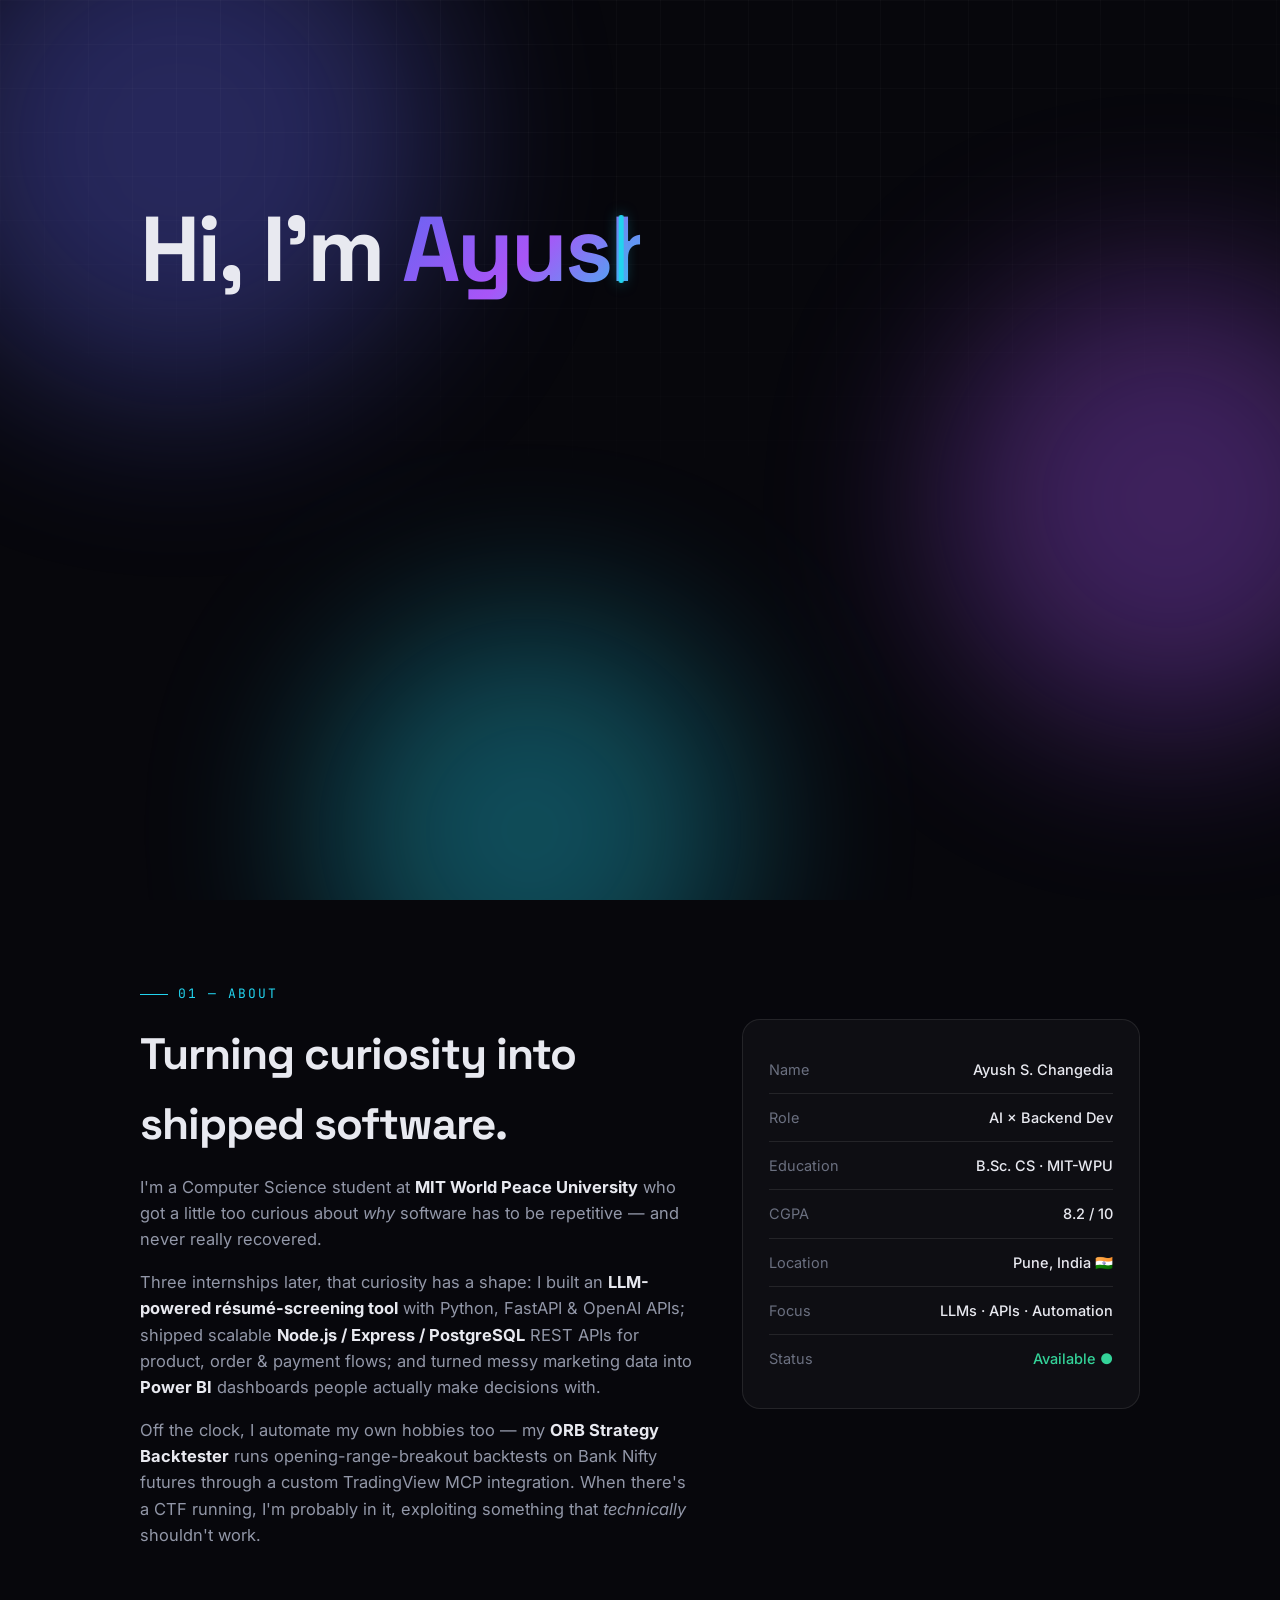
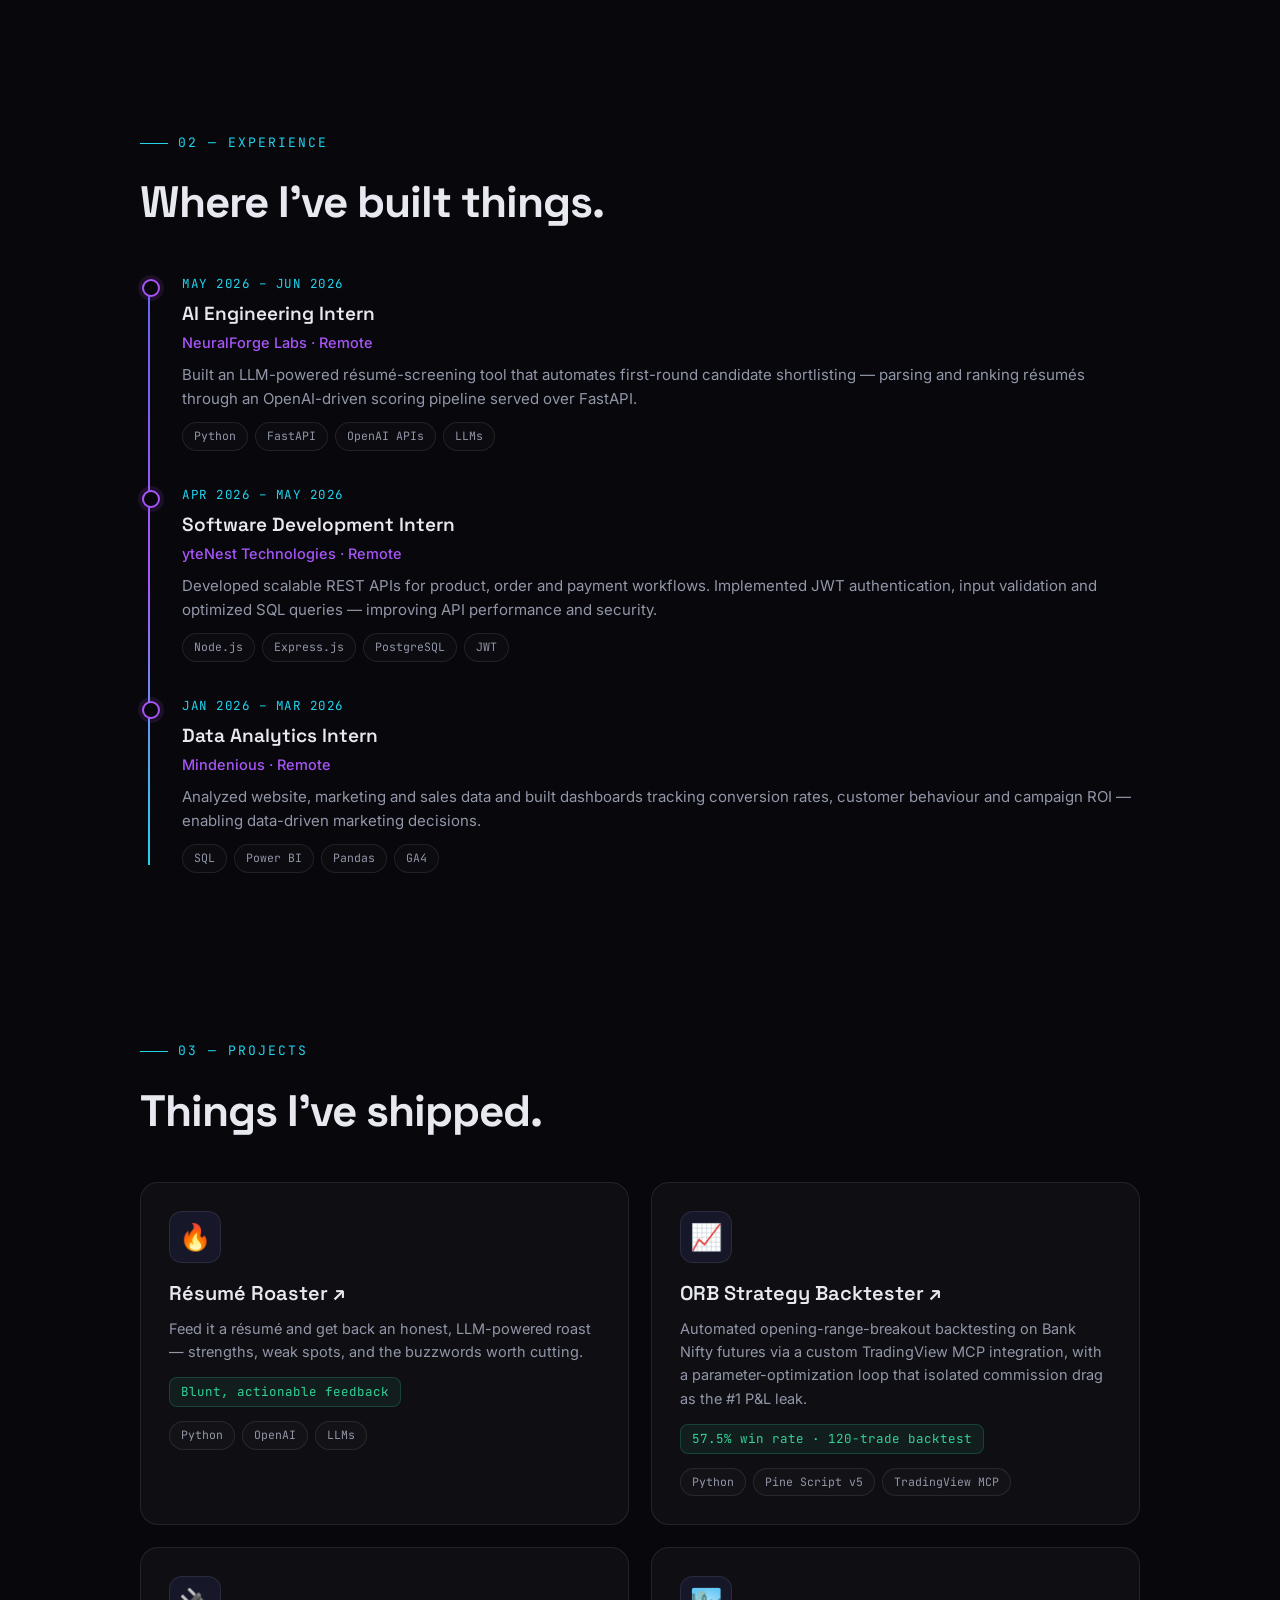
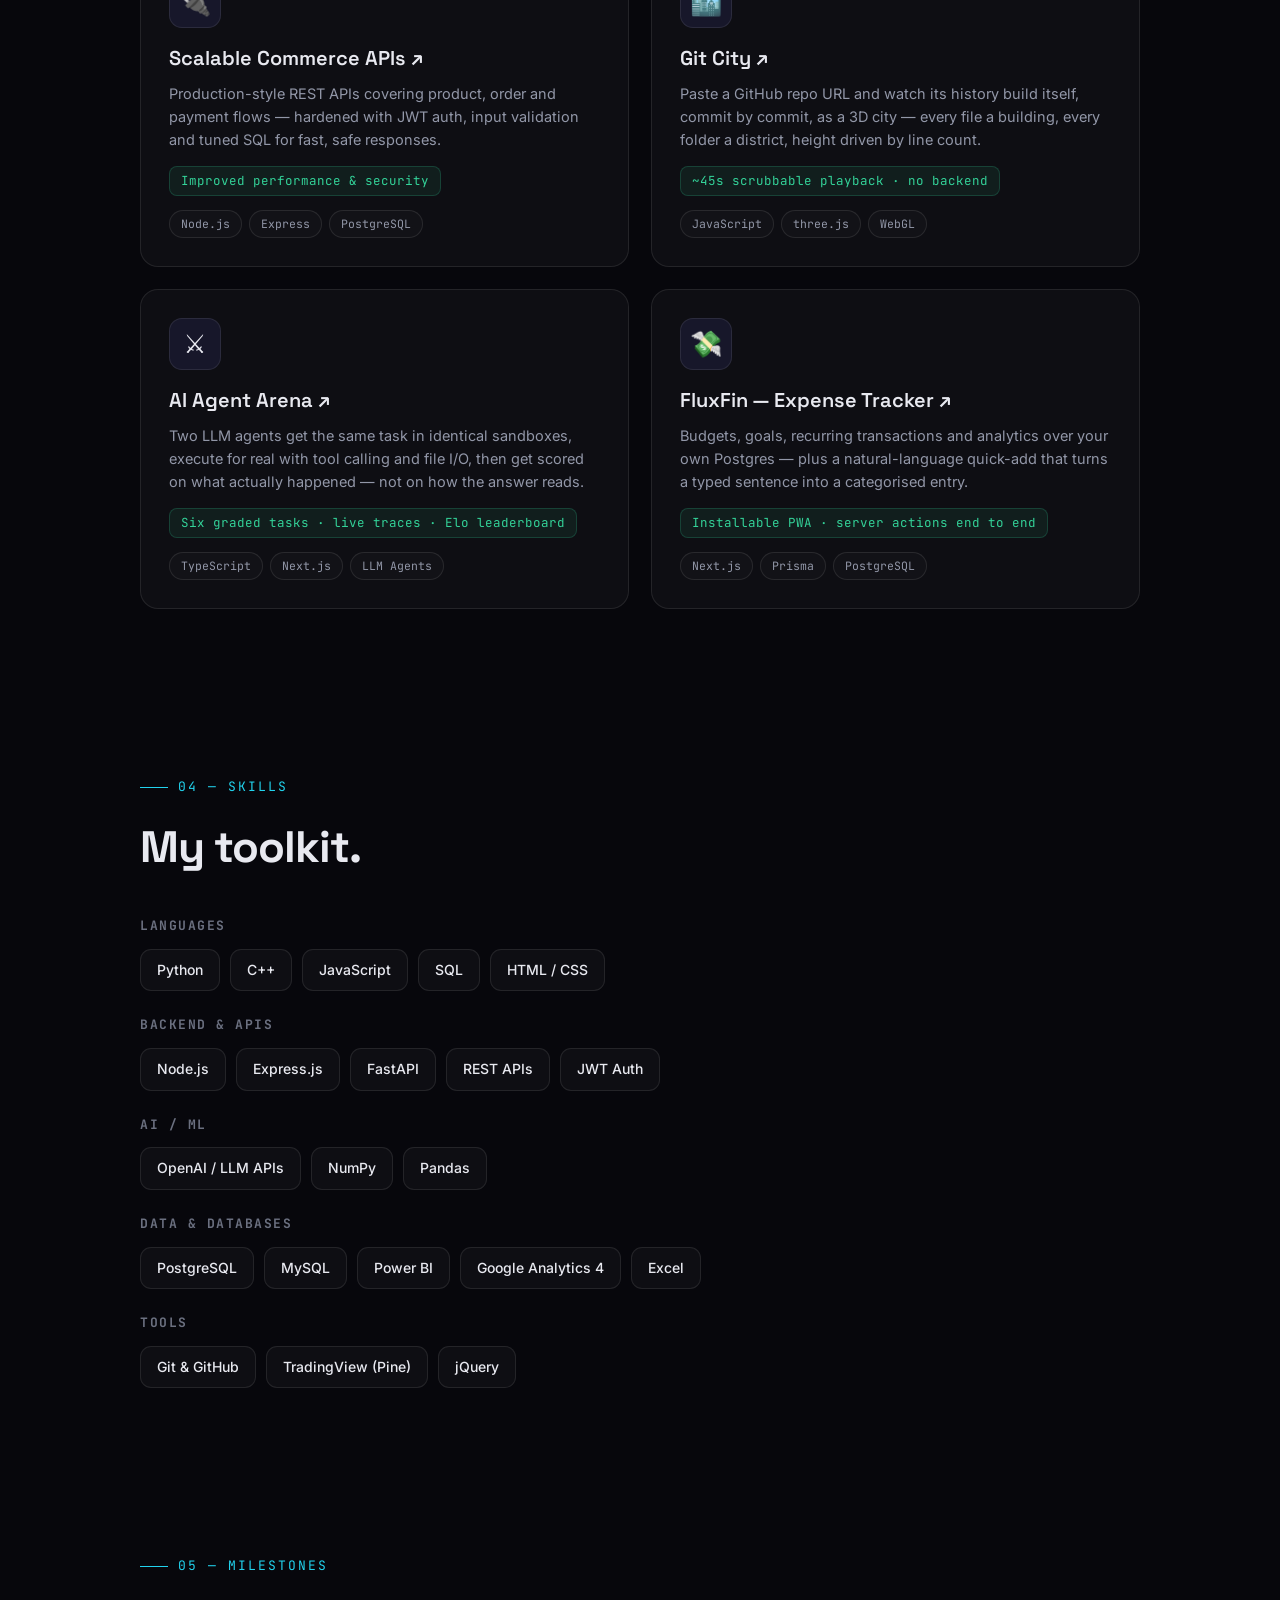
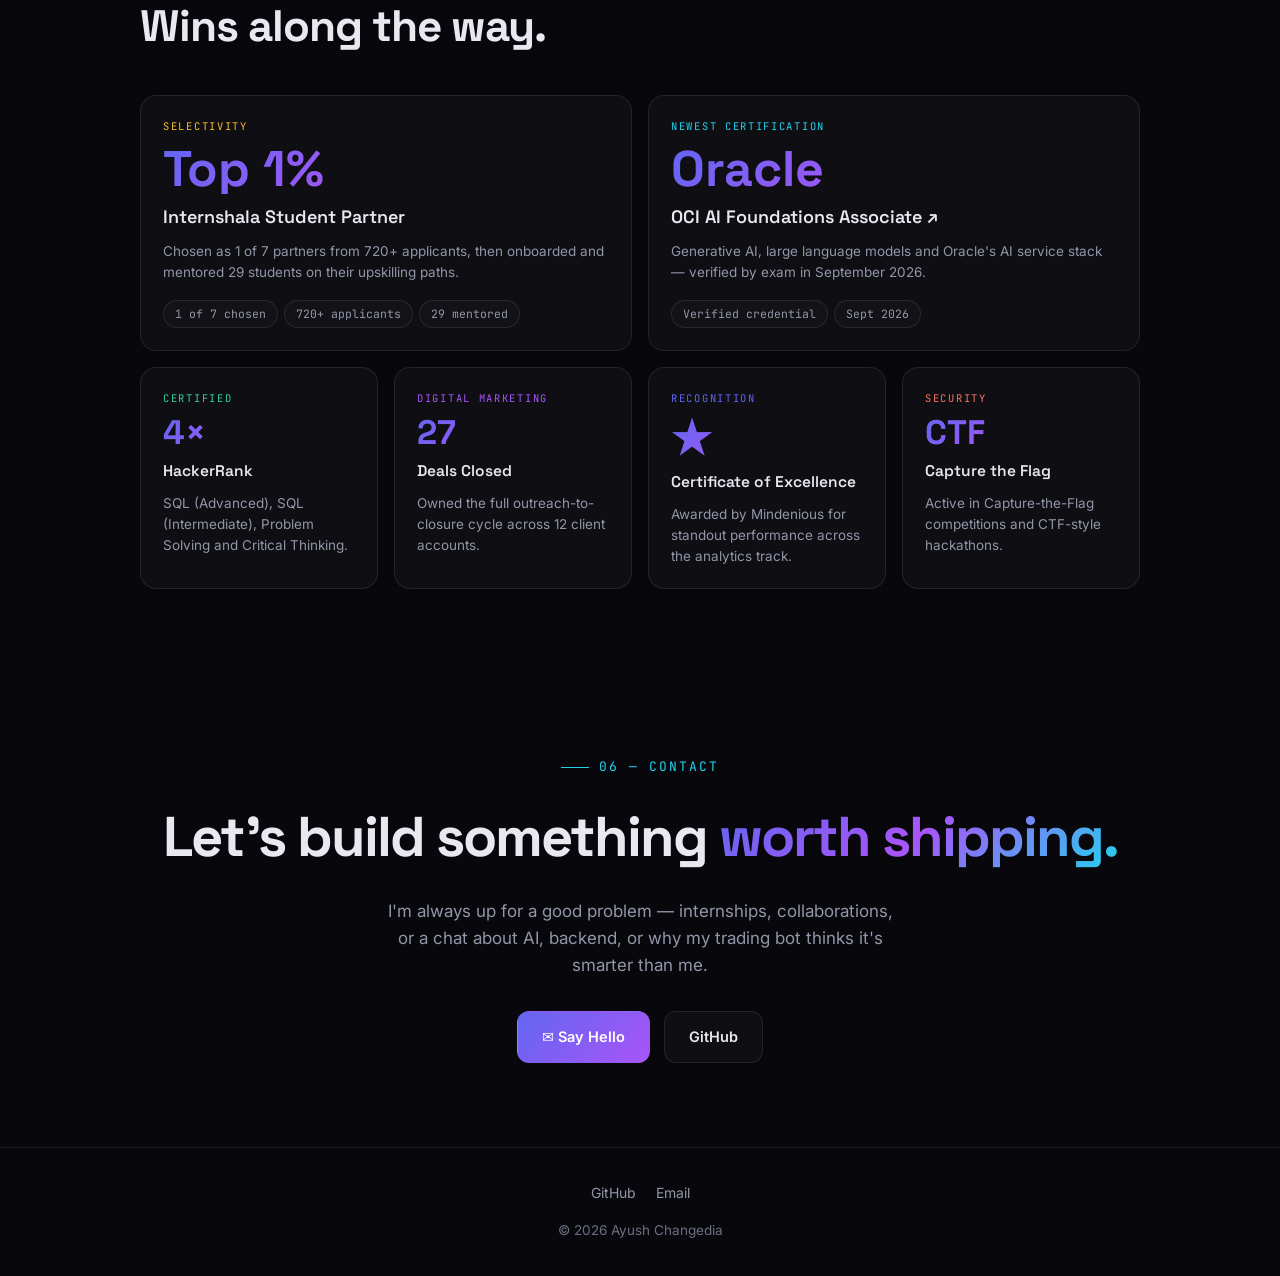
==== docs/index.html @ 89c042d2 "Drop the résumé links and even out the Skills seam Removes the three remaining links to the PDF — th" ====
<!DOCTYPE html>
<html lang="en">
<head>
<meta charset="UTF-8"/>
<meta name="viewport" content="width=device-width, initial-scale=1.0"/>
<title>Ayush Changedia · AI Engineer & Backend Developer</title>
<meta name="description" content="Ayush Changedia — AI Engineer & Backend Developer. LLM systems, scalable APIs, and trading automation."/>
<link rel="canonical" href="https://ayushchangedia.github.io/AyushChangedia/"/>
<meta name="robots" content="index, follow, max-image-preview:large, max-snippet:-1"/>
<meta name="author" content="Ayush Changedia"/>

<meta property="og:type" content="profile"/>
<meta property="og:site_name" content="Ayush Changedia"/>
<meta property="og:title" content="Ayush Changedia · AI Engineer &amp; Backend Developer"/>
<meta property="og:description" content="Ayush Changedia — AI Engineer &amp; Backend Developer. LLM systems, scalable APIs, and trading automation."/>
<meta property="og:url" content="https://ayushchangedia.github.io/AyushChangedia/"/>
<meta property="og:locale" content="en_US"/>
<meta property="profile:first_name" content="Ayush"/>
<meta property="profile:last_name" content="Changedia"/>

<meta name="twitter:card" content="summary"/>
<meta name="twitter:title" content="Ayush Changedia · AI Engineer &amp; Backend Developer"/>
<meta name="twitter:description" content="Ayush Changedia — AI Engineer &amp; Backend Developer. LLM systems, scalable APIs, and trading automation."/>

<script type="application/ld+json">
{
  "@context": "https://schema.org",
  "@graph": [
    {
      "@type": "Person",
      "@id": "https://ayushchangedia.github.io/AyushChangedia/#person",
      "name": "Ayush Changedia",
      "url": "https://ayushchangedia.github.io/AyushChangedia/",
      "jobTitle": "AI Engineer & Backend Developer",
      "alumniOf": {
        "@type": "CollegeOrUniversity",
        "name": "MIT World Peace University"
      },
      "sameAs": [
        "https://github.com/AyushChangedia",
        "https://www.linkedin.com/in/ayushchangedia/"
      ]
    },
    {
      "@type": "WebSite",
      "@id": "https://ayushchangedia.github.io/AyushChangedia/#website",
      "url": "https://ayushchangedia.github.io/AyushChangedia/",
      "name": "Ayush Changedia",
      "inLanguage": "en",
      "publisher": { "@id": "https://ayushchangedia.github.io/AyushChangedia/#person" }
    },
    {
      "@type": "ProfilePage",
      "@id": "https://ayushchangedia.github.io/AyushChangedia/#profilepage",
      "url": "https://ayushchangedia.github.io/AyushChangedia/",
      "name": "Ayush Changedia · AI Engineer & Backend Developer",
      "inLanguage": "en",
      "isPartOf": { "@id": "https://ayushchangedia.github.io/AyushChangedia/#website" },
      "about": { "@id": "https://ayushchangedia.github.io/AyushChangedia/#person" },
      "mainEntity": { "@id": "https://ayushchangedia.github.io/AyushChangedia/#person" }
    }
  ]
}
</script>
<link rel="preconnect" href="https://fonts.googleapis.com"/>
<link rel="preconnect" href="https://fonts.gstatic.com" crossorigin/>
<link href="https://fonts.googleapis.com/css2?family=Space+Grotesk:wght@400;500;600;700&family=Inter:wght@400;500;600&family=JetBrains+Mono:wght@500&display=swap" rel="stylesheet"/>
<link rel="stylesheet" href="./assets/portfolio-intro.css"/>
<link rel="stylesheet" href="./assets/hero-fx.css"/>
<script>
/* ─── PortfolioIntro · configuration ──────────────────────────────────────
   INTRO_ALWAYS_PLAY   true  → replay the opening on every load (development)
   INTRO_SPEED         1     → designed pace. 1.3 = 30% faster, 0.8 = slower.
   Force one replay without editing this file: add ?intro to the URL.       */
var INTRO_ALWAYS_PLAY = false;
var INTRO_SPEED       = 1;

(function(){
  var ROOT=document.documentElement, KEY='ayush-intro-played';
  var forced=INTRO_ALWAYS_PLAY||/[?&]intro\b/.test(location.search), seen=false;
  try{seen=sessionStorage.getItem(KEY)==='1';}catch(e){}
  if(seen&&!forced) return;                       /* already played this session */
  try{sessionStorage.setItem(KEY,'1');}catch(e){}

  var restoration=history.scrollRestoration;
  try{history.scrollRestoration='manual';}catch(e){}
  scrollTo(0,0);

  function held(){return document.querySelectorAll('body > :not(#portfolio-intro)');}
  ROOT.classList.add('pi-armed','pi-hold','pi-prep','pi-dim');  /* before first paint */

  window.PORTFOLIO_INTRO={
    SPEED:INTRO_SPEED,
    running:false,                                /* set by the module once it takes over */
    /* the overlay is gone and the page is usable again — but the hero
       content stays held until it cascades in */
    ungate:function(){
      ROOT.classList.remove('pi-armed','pi-prep','pi-dim','pi-fly');
      try{history.scrollRestoration=restoration||'auto';}catch(e){}
      held().forEach(function(el){el.inert=false;});
    },
    disarm:function(){
      window.PORTFOLIO_INTRO.ungate();
      ROOT.classList.remove('pi-hold');
    }
  };
  /* keep focus and clicks off the portfolio while the overlay is up */
  addEventListener('DOMContentLoaded',function(){
    if(ROOT.classList.contains('pi-armed')) held().forEach(function(el){el.inert=true;});
  });
  /* failsafe — a blocked CDN or a script error must never strand the page.
     6s if the module never took over; 14s as an absolute backstop for a very
     slow connection where GSAP and the webfont arrive late.               */
  function bail(force){
    if(!ROOT.classList.contains('pi-armed')) return;
    if(!force&&window.PORTFOLIO_INTRO.running) return;
    var host=document.getElementById('portfolio-intro');
    if(host&&host.parentNode) host.parentNode.removeChild(host);
    window.PORTFOLIO_INTRO.disarm();
  }
  setTimeout(function(){bail(false);},6000);
  setTimeout(function(){bail(true);},14000);
})();
</script>
<script defer src="./assets/gsap.min.js"></script>       <!-- GSAP 3.12.5, vendored: no CDN to be blocked -->
<script defer src="./assets/portfolio-intro.js"></script>
<script defer src="./assets/hero-fx.js"></script>
<script defer src="./assets/dragon-fire.js"></script>
<style>
:root{
  --bg:#07070c; --bg2:#0c0c15; --card:rgba(255,255,255,.03); --line:rgba(255,255,255,.09);
  --txt:#e8e9f0; --muted:#9297a8; --dim:#6b7080;
  --indigo:#6366f1; --violet:#a855f7; --cyan:#22d3ee; --emerald:#34d399; --amber:#fbbf24; --coral:#f97362;
  --grad:linear-gradient(135deg,#6366f1 0%,#a855f7 50%,#22d3ee 100%);
}
*{margin:0;padding:0;box-sizing:border-box}
html{scroll-behavior:smooth}
body{
  font-family:'Inter',system-ui,sans-serif;background:var(--bg);color:var(--txt);
  line-height:1.6;overflow-x:hidden;-webkit-font-smoothing:antialiased;
}
/* animated aurora background */
.bg-fx{position:fixed;inset:0;z-index:-2;overflow:hidden}
.blob{position:absolute;border-radius:50%;filter:blur(90px);opacity:.35;animation:float 18s ease-in-out infinite}
.b1{width:520px;height:520px;background:#6366f1;top:-120px;left:-80px}
.b2{width:460px;height:460px;background:#a855f7;top:30%;right:-120px;animation-delay:-6s}
.b3{width:420px;height:420px;background:#22d3ee;bottom:-140px;left:25%;animation-delay:-11s}
@keyframes float{0%,100%{transform:translate(0,0) scale(1)}33%{transform:translate(40px,-50px) scale(1.1)}66%{transform:translate(-30px,40px) scale(.95)}}
.grid-fx{position:fixed;inset:0;z-index:-1;
  background-image:linear-gradient(rgba(255,255,255,.025) 1px,transparent 1px),linear-gradient(90deg,rgba(255,255,255,.025) 1px,transparent 1px);
  background-size:44px 44px;mask-image:radial-gradient(ellipse 80% 60% at 50% 0%,#000 40%,transparent 100%)}
/* cursor glow */
#glow{position:fixed;width:400px;height:400px;border-radius:50%;pointer-events:none;z-index:0;
  background:radial-gradient(circle,rgba(99,102,241,.10),transparent 60%);transform:translate(-50%,-50%);transition:opacity .3s;opacity:0}

/* nav */
nav{position:fixed;top:0;left:0;right:0;z-index:50;display:flex;align-items:center;justify-content:space-between;
  padding:18px clamp(20px,5vw,64px);backdrop-filter:blur(12px);background:rgba(7,7,12,.55);border-bottom:1px solid transparent;transition:.3s}
nav.scrolled{border-bottom:1px solid var(--line);background:rgba(7,7,12,.8)}
.logo{font-family:'Space Grotesk';font-weight:700;font-size:19px;letter-spacing:-.5px;text-decoration:none;color:var(--txt)}
.logo span{background:var(--grad);-webkit-background-clip:text;background-clip:text;-webkit-text-fill-color:transparent}
.nav-links{display:flex;gap:30px;align-items:center}
.nav-links a{color:var(--muted);text-decoration:none;font-size:14.5px;font-weight:500;transition:.2s;position:relative}
.nav-links a:hover{color:var(--txt)}
.nav-links a::after{content:'';position:absolute;left:0;bottom:-5px;width:0;height:2px;background:var(--grad);transition:.25s;border-radius:2px}
.nav-links a:hover::after{width:100%}
.menu-btn{display:none;background:none;border:none;color:var(--txt);font-size:24px;cursor:pointer}
@media(max-width:760px){.nav-links{display:none}.menu-btn{display:block}}

/* layout */
section{max-width:1080px;margin:0 auto;padding:clamp(50px,7vw,84px) clamp(20px,5vw,40px)}
.eyebrow{font-family:'JetBrains Mono';font-size:13px;letter-spacing:2px;text-transform:uppercase;color:var(--cyan);margin-bottom:14px;display:flex;align-items:center;gap:10px}
.eyebrow::before{content:'';width:28px;height:1px;background:var(--cyan)}
h2.title{font-family:'Space Grotesk';font-size:clamp(30px,5vw,44px);font-weight:700;letter-spacing:-1px;margin-bottom:14px}

/* hero */
.hero{min-height:100vh;display:flex;flex-direction:column;justify-content:center;max-width:1080px;margin:0 auto;padding:0 clamp(20px,5vw,40px);position:relative}
.hero-badge{display:inline-flex;align-items:center;gap:9px;padding:7px 16px;border:1px solid var(--line);border-radius:999px;
  background:rgba(52,211,153,.07);font-size:13.5px;color:var(--muted);width:fit-content;margin-bottom:26px}
.dot{width:8px;height:8px;border-radius:50%;background:var(--emerald);box-shadow:0 0 10px var(--emerald);animation:pulse 2s infinite}
@keyframes pulse{0%,100%{opacity:1}50%{opacity:.4}}
.hero h1{font-family:'Space Grotesk';font-size:clamp(44px,9vw,92px);font-weight:700;line-height:1;letter-spacing:-3px;margin-bottom:18px}
.hero h1 .g{background:var(--grad);-webkit-background-clip:text;background-clip:text;-webkit-text-fill-color:transparent}
.type-wrap{font-family:'JetBrains Mono';font-size:clamp(16px,3vw,24px);color:var(--muted);height:34px;margin-bottom:24px}
#typed{color:var(--txt)}.cursor{display:inline-block;width:9px;height:22px;background:var(--cyan);margin-left:3px;vertical-align:middle;animation:blink 1s steps(2) infinite}
@keyframes blink{0%,50%{opacity:1}51%,100%{opacity:0}}
.hero p.lede{font-size:clamp(16px,2.4vw,19px);color:var(--muted);max-width:600px;margin-bottom:54px}
.hero p.lede b{color:var(--txt);font-weight:600}
.cta-row{display:flex;gap:14px;flex-wrap:wrap}
.btn{display:inline-flex;align-items:center;gap:9px;padding:13px 24px;border-radius:12px;font-weight:600;font-size:14.5px;text-decoration:none;transition:.25s;border:1px solid transparent}
.btn-primary{background:var(--grad);color:#fff;background-size:200% 200%}
.btn-primary:hover{background-position:100% 0;transform:translateY(-2px);box-shadow:0 12px 34px rgba(99,102,241,.4)}
.btn-ghost{border-color:var(--line);color:var(--txt);background:rgba(255,255,255,.03)}
.btn-ghost:hover{border-color:var(--violet);transform:translateY(-2px);box-shadow:0 10px 30px rgba(168,85,247,.22)}

/* stats */
.stats{display:grid;grid-template-columns:repeat(4,1fr);gap:18px;margin-top:20px}
@media(max-width:680px){.stats{grid-template-columns:repeat(2,1fr)}}
.stat{padding:24px 20px;border:1px solid var(--line);border-radius:16px;background:var(--card);text-align:center;transition:.3s}
.stat:hover{transform:translateY(-4px);border-color:var(--indigo);background:rgba(99,102,241,.06)}
.stat .n{font-family:'Space Grotesk';font-size:clamp(26px,4vw,38px);font-weight:700;background:var(--grad);-webkit-background-clip:text;background-clip:text;-webkit-text-fill-color:transparent}
.stat .l{font-size:12.5px;color:var(--muted);margin-top:6px;letter-spacing:.3px}

/* about */
.about-grid{display:grid;grid-template-columns:1.4fr 1fr;gap:44px;align-items:start}
@media(max-width:820px){.about-grid{grid-template-columns:1fr;gap:28px}}
.about p{color:var(--muted);font-size:16.5px;margin-bottom:16px}
.about p b{color:var(--txt)}
.about-card{border:1px solid var(--line);border-radius:18px;background:var(--card);padding:26px;position:sticky;top:100px}
.about-card .row{display:flex;justify-content:space-between;padding:12px 0;border-bottom:1px solid var(--line);font-size:14.5px}
.about-card .row:last-child{border-bottom:none}
.about-card .k{color:var(--dim)}.about-card .v{color:var(--txt);font-weight:500;text-align:right}

/* timeline */
.timeline{position:relative;margin-left:8px}
.timeline::before{content:'';position:absolute;left:0;top:8px;bottom:8px;width:2px;background:linear-gradient(var(--indigo),var(--violet),var(--cyan))}
.tl-item{position:relative;padding-left:34px;padding-bottom:34px}
.tl-item:last-child{padding-bottom:0}
.tl-item::before{content:'';position:absolute;left:-6px;top:5px;width:14px;height:14px;border-radius:50%;background:var(--bg);border:2px solid var(--violet);box-shadow:0 0 0 4px rgba(168,85,247,.12)}
.tl-item .when{font-family:'JetBrains Mono';font-size:12.5px;color:var(--cyan);letter-spacing:.5px}
.tl-item h3{font-family:'Space Grotesk';font-size:19px;font-weight:600;margin:5px 0 2px}
.tl-item .co{color:var(--violet);font-size:14.5px;font-weight:500;margin-bottom:9px}
.tl-item p{color:var(--muted);font-size:15px;margin-bottom:6px}
.tl-item .tags{display:flex;gap:7px;flex-wrap:wrap;margin-top:11px}
.tag{font-size:11.5px;font-family:'JetBrains Mono';padding:4px 11px;border-radius:999px;border:1px solid var(--line);color:var(--muted);background:rgba(255,255,255,.02)}

/* projects */
.proj-grid{display:grid;grid-template-columns:repeat(2,1fr);gap:22px}
@media(max-width:760px){.proj-grid{grid-template-columns:1fr}}
.proj{border:1px solid var(--line);border-radius:18px;background:var(--card);padding:28px;transition:.3s;position:relative;overflow:hidden}
.proj::before{content:'';position:absolute;inset:0;background:var(--grad);opacity:0;transition:.3s;z-index:-1}
.proj:hover{transform:translateY(-6px);border-color:transparent;box-shadow:0 20px 50px rgba(0,0,0,.5)}
.proj:hover::after{opacity:.5}
.proj::after{content:'';position:absolute;top:0;left:0;right:0;height:2px;background:var(--grad);opacity:0;transition:.3s}
.proj .pi{font-size:26px;margin-bottom:14px;display:inline-flex;width:52px;height:52px;align-items:center;justify-content:center;border-radius:13px;background:rgba(99,102,241,.1);border:1px solid var(--line)}
.proj h3{font-family:'Space Grotesk';font-size:20px;font-weight:600;margin-bottom:8px}
.proj .desc{color:var(--muted);font-size:14.5px;margin-bottom:14px}
.proj .metric{display:inline-block;font-family:'JetBrains Mono';font-size:12.5px;color:var(--emerald);background:rgba(52,211,153,.08);border:1px solid rgba(52,211,153,.2);padding:4px 11px;border-radius:8px;margin-bottom:14px}
.proj .tags{display:flex;gap:7px;flex-wrap:wrap}

/* skills */
.skill-cat{margin-bottom:24px}
.skill-cat:last-child{margin-bottom:0}
.skill-cat h4{font-family:'JetBrains Mono';font-size:13px;color:var(--dim);text-transform:uppercase;letter-spacing:1.5px;margin-bottom:12px}
.chips{display:flex;gap:10px;flex-wrap:wrap}
.chip{padding:9px 16px;border:1px solid var(--line);border-radius:11px;background:var(--card);font-size:14px;font-weight:500;transition:.2s;cursor:default}
.chip:hover{transform:translateY(-3px);border-color:var(--indigo);color:#fff;background:rgba(99,102,241,.12);box-shadow:0 8px 22px rgba(99,102,241,.2)}

/* achievements */
.win-grid{display:grid;grid-template-columns:repeat(12,1fr);gap:16px}
.win{--acc:var(--indigo);grid-column:span 3;position:relative;overflow:hidden;display:flex;flex-direction:column;gap:9px;padding:22px;border:1px solid var(--line);border-radius:16px;background:var(--card);transition:.3s;text-decoration:none;color:inherit}
.win::after{content:'';position:absolute;top:0;left:0;right:0;height:2px;background:var(--acc);opacity:0;transition:.3s}
.win:hover{transform:translateY(-5px);border-color:var(--acc);box-shadow:0 18px 42px rgba(0,0,0,.45)}
.win:hover::after{opacity:1}
.win.feat{grid-column:span 6}
.win .lab{font-family:'JetBrains Mono';font-size:10.5px;letter-spacing:1.7px;text-transform:uppercase;color:var(--acc)}
.win .big{font-family:'Space Grotesk';font-weight:700;line-height:1;font-size:clamp(26px,3vw,34px);background:var(--grad);-webkit-background-clip:text;background-clip:text;-webkit-text-fill-color:transparent}
.win.feat .big{font-size:clamp(34px,4.4vw,50px)}
.win h4{font-family:'Space Grotesk';font-size:15.5px;font-weight:600}
.win.feat h4{font-size:18px}
.win p{font-size:13.5px;color:var(--muted);line-height:1.55}
.win .wt{display:flex;gap:6px;flex-wrap:wrap;margin-top:auto;padding-top:8px}
@media(max-width:760px){.win{grid-column:span 6}.win.feat{grid-column:span 12}}
@media(max-width:560px){.win,.win.feat{grid-column:span 12}}

/* contact */
.contact{text-align:center}
.contact h2{font-family:'Space Grotesk';font-size:clamp(32px,6vw,56px);font-weight:700;letter-spacing:-2px;margin-bottom:16px}
.contact h2 span{background:var(--grad);-webkit-background-clip:text;background-clip:text;-webkit-text-fill-color:transparent}
.contact p{color:var(--muted);max-width:520px;margin:0 auto 32px;font-size:17px}
.contact .cta-row{justify-content:center}
footer{border-top:1px solid var(--line);text-align:center;padding:34px 20px;color:var(--dim);font-size:13.5px}
footer .socials{display:flex;gap:20px;justify-content:center;margin-bottom:16px}
footer .socials a{color:var(--muted);text-decoration:none;font-size:14px;transition:.2s}
footer .socials a:hover{color:var(--cyan)}

/* reveal */
.reveal{opacity:0;transform:translateY(28px);transition:.7s cubic-bezier(.2,.7,.2,1)}
.reveal.in{opacity:1;transform:none}
::selection{background:rgba(168,85,247,.35)}
::-webkit-scrollbar{width:11px}::-webkit-scrollbar-track{background:var(--bg)}
::-webkit-scrollbar-thumb{background:#26263a;border-radius:6px;border:3px solid var(--bg)}::-webkit-scrollbar-thumb:hover{background:#33334d}
</style>
</head>
<body>
<div id="portfolio-intro" aria-hidden="true" role="presentation"></div>

<div class="bg-fx"><div class="blob b1"></div><div class="blob b2"></div><div class="blob b3"></div></div>
<div class="grid-fx"></div>
<div id="glow"></div>

<nav id="nav">
  <a href="#top" class="logo">Ayush<span>.</span>Changedia</a>
  <div class="nav-links">
    <a href="#about">About</a>
    <a href="#experience">Experience</a>
    <a href="#projects">Projects</a>
    <a href="#skills">Skills</a>
    <a href="#contact">Contact</a>
  </div>
  <button class="menu-btn" onclick="document.querySelector('.nav-links').style.display= (getComputedStyle(document.querySelector('.nav-links')).display==='none'?'flex':'none')">☰</button>
</nav>

<!-- HERO -->
<header class="hero" id="top">
  <svg class="fx-defs" width="0" height="0" aria-hidden="true" focusable="false"><defs>
    <!-- TUNING: stdDeviation = blob fusion radius | alpha multiplier (4th row, 22)
         = metaball threshold hardness | displacement scale = edge crawl depth -->
    <filter id="venom-goo" x="-25%" y="-25%" width="150%" height="150%">
      <feGaussianBlur in="SourceGraphic" stdDeviation="10" result="blur"/>
      <feColorMatrix in="blur" type="matrix"
        values="1 0 0 0 0  0 1 0 0 0  0 0 1 0 0  0 0 0 22 -10" result="goo"/>
      <feTurbulence type="fractalNoise" baseFrequency="0.014 0.022" numOctaves="3"
                    seed="3" result="noise">
        <animate attributeName="seed" values="1;4;7;11;2;9;1" dur="7s"
                 repeatCount="indefinite" calcMode="discrete"/>
      </feTurbulence>
      <feDisplacementMap in="goo" in2="noise" scale="14"
                         xChannelSelector="R" yChannelSelector="G"/>
    </filter>
    <!-- same shape, no seed animation, for prefers-reduced-motion -->
    <filter id="venom-goo-still" x="-25%" y="-25%" width="150%" height="150%">
      <feGaussianBlur in="SourceGraphic" stdDeviation="10" result="blur"/>
      <feColorMatrix in="blur" type="matrix"
        values="1 0 0 0 0  0 1 0 0 0  0 0 1 0 0  0 0 0 22 -10" result="goo"/>
      <feTurbulence type="fractalNoise" baseFrequency="0.014 0.022" numOctaves="3"
                    seed="3" result="noise"/>
      <feDisplacementMap in="goo" in2="noise" scale="14"
                         xChannelSelector="R" yChannelSelector="G"/>
    </filter>
  </defs></svg>
  <div class="hero-badge reveal"><span class="dot"></span> Open to Internships &amp; Collaborations</div>
  <h1 class="reveal"><span class="h-hi">Hi<span class="h-comma">,</span></span> <span class="h-name">I'm <span class="g">Ayush</span>.</span></h1>
  <div class="type-wrap reveal"><span id="typed"></span><span class="cursor"></span></div>
  <p class="lede reveal">I build <b>AI systems</b>, <b>backend applications</b>, and <b>automation</b> that save humans from repetitive work — from LLM-powered tools to scalable APIs and trading bots that backtest while I sleep.</p>
  <div class="cta-row reveal">
    <span class="dragon-host">
      <canvas class="dfire" aria-hidden="true"></canvas>
      <a href="#projects" class="btn btn-primary fx-dragon">
        <span class="dg-lane" aria-hidden="true">
          <span class="dg"><span class="dragon-mouth" aria-hidden="true"></span><svg class="dg-svg" viewBox="0 0 148 54" aria-hidden="true">
            <defs>
              <linearGradient id="dgBody" x1="0" y1="0" x2="0" y2="1">
                <stop offset="0" stop-color="#c4b5fd"/><stop offset=".45" stop-color="#8b5cf6"/><stop offset="1" stop-color="#4c1d95"/>
              </linearGradient>
              <linearGradient id="dgWingG" x1=".1" y1="0" x2=".55" y2="1">
                <stop offset="0" stop-color="#e9d5ff"/><stop offset=".45" stop-color="#a78bfa"/><stop offset="1" stop-color="#5b21b6"/>
              </linearGradient>
              <linearGradient id="dgWingF" x1="0" y1="0" x2="0" y2="1">
                <stop offset="0" stop-color="#6d28d9"/><stop offset="1" stop-color="#2e1065"/>
              </linearGradient>
              <radialGradient id="dgCoreG" cx=".07" cy=".5" r=".95">
                <stop offset="0" stop-color="#fff"/><stop offset=".14" stop-color="#fdf4ff"/>
                <stop offset=".34" stop-color="#f0abfc"/><stop offset=".58" stop-color="#c084fc"/>
                <stop offset=".8" stop-color="#7c3aed" stop-opacity=".7"/><stop offset="1" stop-color="#4338ca" stop-opacity="0"/>
              </radialGradient>
              <radialGradient id="dgHotG" cx=".04" cy=".5" r=".9">
                <stop offset="0" stop-color="#fff"/><stop offset=".18" stop-color="#fdf4ff"/>
                <stop offset=".42" stop-color="#f5d0fe"/><stop offset=".68" stop-color="#e879f9" stop-opacity=".8"/>
                <stop offset="1" stop-color="#c084fc" stop-opacity="0"/>
              </radialGradient>
              <radialGradient id="dgOuterG" cx=".05" cy=".5" r="1">
                <stop offset="0" stop-color="#f5d0fe" stop-opacity=".9"/><stop offset=".32" stop-color="#e879f9" stop-opacity=".62"/>
                <stop offset=".62" stop-color="#a855f7" stop-opacity=".38"/><stop offset=".84" stop-color="#6366f1" stop-opacity=".16"/>
                <stop offset="1" stop-color="#22d3ee" stop-opacity="0"/>
              </radialGradient>
            </defs>

            <g class="dg-anim">
              <path class="dg-wf" fill="url(#dgWingF)" d="M33 19C28.5 8 20 1.5 10 2.8c5.6 4.6 9.4 9.6 11.8 15.4l3.2-1.4 2.4 3 3-2.2 2.2 2.6Z"/>
              <path fill="url(#dgBody)" d="M4 33.5c7-1 13.6-3 19.6-6.2l2.6 4.8C19.6 35.4 12.4 37 4.6 37.2L0 39Z"/>
              <path fill="url(#dgBody)" d="M20 27.5c4.6-5.8 11.4-9.4 19.4-10.5 6.6-.9 12.2.2 16.6 2.8-4.4 5.2-11 8.4-18.8 9.7-6.8 1.1-12.6.5-17.2-2Z"/>
              <path fill="#7c3aed" d="M29.6 28.6 27 34.8l3.9-1.8 1.3-3.8Zm8.8-1 .4 6.2 3.5-2.4-1.1-3.6Z"/>
              <g class="dg-head"><path fill="url(#dgBody)" d="M46.5 18.6c4.2-5 9-8.6 14.6-8.9l4 2.4-5.4 2.4c-3.2 1.3-7.1 3.5-10.3 6.1Z"/><path fill="#a78bfa" d="M56 10.2 59.2 4.4 60.6 9.7Zm-3.6 1.4 1.2-5.4 2.1 4.3Z"/><circle fill="#fbcfe8" cx="57.6" cy="12.3" r="1.15"/></g>
              <path fill="#ddd6fe" d="M25 21.6l2.2-2.8 1.6 3Zm6.4-2.2 2-2.6 1.5 2.8Zm6.6-1.6 1.9-2.5 1.4 2.7Z"/>
              <path class="dg-wn" fill="url(#dgWingG)" d="M35 19.6C30.6 6.8 21.6-.4 11 .8c6.6 5.6 11.4 12 14.8 20.4l3.4-2.2 2.4 3.4 3.4-2.8Z"/>
            </g>
          </svg></span>
        </span>
        View My Work →
      </a>
    </span>
    <span class="venom-host">
      <a href="https://github.com/AyushChangedia" class="btn btn-ghost fx-venom">
        <span class="venom-goo" aria-hidden="true">
          <i class="vb vb-core"></i>
          <i class="vb vb1"></i><i class="vb vb2"></i><i class="vb vb3"></i><i class="vb vb4"></i><i class="vb vb5"></i><i class="vb vb6"></i><i class="vb vb7"></i><i class="vb vb8"></i><i class="vb vb9"></i>
          <i class="vb vd1"></i><i class="vb vd2"></i>
        </span>
        <span class="venom-label">GitHub</span>
      </a>
    </span>
    <a href="https://www.linkedin.com/in/ayushchangedia/" class="btn btn-ghost" target="_blank" rel="noopener">LinkedIn</a>
  </div>
  <div class="stats reveal" style="margin-top:56px">
    <div class="stat"><div class="n">3×</div><div class="l">Internships</div></div>
    <div class="stat"><div class="n">Top 1%</div><div class="l">of 720+ applicants</div></div>
    <div class="stat"><div class="n">57.5%</div><div class="l">Trading-bot win rate</div></div>
    <div class="stat"><div class="n">8.2</div><div class="l">CGPA / 10</div></div>
  </div>
</header>

<!-- ABOUT -->
<section id="about">
  <div class="eyebrow reveal">01 — About</div>
  <div class="about-grid">
    <div class="about reveal">
      <h2 class="title">Turning curiosity into shipped software.</h2>
      <p>I'm a Computer Science student at <b>MIT World Peace University</b> who got a little too curious about <i>why</i> software has to be repetitive — and never really recovered.</p>
      <p>Three internships later, that curiosity has a shape: I built an <b>LLM-powered résumé-screening tool</b> with Python, FastAPI &amp; OpenAI APIs; shipped scalable <b>Node.js / Express / PostgreSQL</b> REST APIs for product, order &amp; payment flows; and turned messy marketing data into <b>Power BI</b> dashboards people actually make decisions with.</p>
      <p>Off the clock, I automate my own hobbies too — my <b>ORB Strategy Backtester</b> runs opening-range-breakout backtests on Bank Nifty futures through a custom TradingView MCP integration. When there's a CTF running, I'm probably in it, exploiting something that <i>technically</i> shouldn't work.</p>
    </div>
    <div class="about-card reveal">
      <div class="row"><span class="k">Name</span><span class="v">Ayush S. Changedia</span></div>
      <div class="row"><span class="k">Role</span><span class="v">AI × Backend Dev</span></div>
      <div class="row"><span class="k">Education</span><span class="v">B.Sc. CS · MIT-WPU</span></div>
      <div class="row"><span class="k">CGPA</span><span class="v">8.2 / 10</span></div>
      <div class="row"><span class="k">Location</span><span class="v">Pune, India 🇮🇳</span></div>
      <div class="row"><span class="k">Focus</span><span class="v">LLMs · APIs · Automation</span></div>
      <div class="row"><span class="k">Status</span><span class="v" style="color:#34d399">Available ●</span></div>
    </div>
  </div>
</section>

<!-- EXPERIENCE -->
<section id="experience">
  <div class="eyebrow reveal">02 — Experience</div>
  <h2 class="title reveal">Where I've built things.</h2>
  <div class="timeline" style="margin-top:36px">
    <div class="tl-item reveal">
      <div class="when">MAY 2026 – JUN 2026</div>
      <h3>AI Engineering Intern</h3>
      <div class="co">NeuralForge Labs · Remote</div>
      <p>Built an LLM-powered résumé-screening tool that automates first-round candidate shortlisting — parsing and ranking résumés through an OpenAI-driven scoring pipeline served over FastAPI.</p>
      <div class="tags"><span class="tag">Python</span><span class="tag">FastAPI</span><span class="tag">OpenAI APIs</span><span class="tag">LLMs</span></div>
    </div>
    <div class="tl-item reveal">
      <div class="when">APR 2026 – MAY 2026</div>
      <h3>Software Development Intern</h3>
      <div class="co">yteNest Technologies · Remote</div>
      <p>Developed scalable REST APIs for product, order and payment workflows. Implemented JWT authentication, input validation and optimized SQL queries — improving API performance and security.</p>
      <div class="tags"><span class="tag">Node.js</span><span class="tag">Express.js</span><span class="tag">PostgreSQL</span><span class="tag">JWT</span></div>
    </div>
    <div class="tl-item reveal">
      <div class="when">JAN 2026 – MAR 2026</div>
      <h3>Data Analytics Intern</h3>
      <div class="co">Mindenious · Remote</div>
      <p>Analyzed website, marketing and sales data and built dashboards tracking conversion rates, customer behaviour and campaign ROI — enabling data-driven marketing decisions.</p>
      <div class="tags"><span class="tag">SQL</span><span class="tag">Power BI</span><span class="tag">Pandas</span><span class="tag">GA4</span></div>
    </div>
  </div>
</section>

<!-- PROJECTS -->
<section id="projects">
  <div class="eyebrow reveal">03 — Projects</div>
  <h2 class="title reveal">Things I've shipped.</h2>
  <div class="proj-grid" style="margin-top:36px">
    <a class="proj reveal" href="https://github.com/AyushChangedia/resume-roaster" style="text-decoration:none;color:inherit;display:block">
      <div class="pi">🔥</div>
      <h3>Résumé Roaster ↗</h3>
      <div class="desc">Feed it a résumé and get back an honest, LLM-powered roast — strengths, weak spots, and the buzzwords worth cutting.</div>
      <div class="metric">Blunt, actionable feedback</div>
      <div class="tags"><span class="tag">Python</span><span class="tag">OpenAI</span><span class="tag">LLMs</span></div>
    </a>
    <a class="proj reveal" href="https://github.com/AyushChangedia/market-strategy" style="text-decoration:none;color:inherit;display:block">
      <div class="pi">📈</div>
      <h3>ORB Strategy Backtester ↗</h3>
      <div class="desc">Automated opening-range-breakout backtesting on Bank Nifty futures via a custom TradingView MCP integration, with a parameter-optimization loop that isolated commission drag as the #1 P&amp;L leak.</div>
      <div class="metric">57.5% win rate · 120-trade backtest</div>
      <div class="tags"><span class="tag">Python</span><span class="tag">Pine Script v5</span><span class="tag">TradingView MCP</span></div>
    </a>
    <a class="proj reveal" href="https://github.com/AyushChangedia/ecommerce-api" style="text-decoration:none;color:inherit;display:block">
      <div class="pi">🔌</div>
      <h3>Scalable Commerce APIs ↗</h3>
      <div class="desc">Production-style REST APIs covering product, order and payment flows — hardened with JWT auth, input validation and tuned SQL for fast, safe responses.</div>
      <div class="metric">Improved performance &amp; security</div>
      <div class="tags"><span class="tag">Node.js</span><span class="tag">Express</span><span class="tag">PostgreSQL</span></div>
    </a>
    <a class="proj reveal" href="https://github.com/AyushChangedia/Git-City" style="text-decoration:none;color:inherit;display:block">
      <div class="pi">🏙️</div>
      <h3>Git City ↗</h3>
      <div class="desc">Paste a GitHub repo URL and watch its history build itself, commit by commit, as a 3D city — every file a building, every folder a district, height driven by line count.</div>
      <div class="metric">~45s scrubbable playback · no backend</div>
      <div class="tags"><span class="tag">JavaScript</span><span class="tag">three.js</span><span class="tag">WebGL</span></div>
    </a>
    <a class="proj reveal" href="https://github.com/AyushChangedia/AI-Arena" style="text-decoration:none;color:inherit;display:block">
      <div class="pi">⚔️</div>
      <h3>AI Agent Arena ↗</h3>
      <div class="desc">Two LLM agents get the same task in identical sandboxes, execute for real with tool calling and file I/O, then get scored on what actually happened — not on how the answer reads.</div>
      <div class="metric">Six graded tasks · live traces · Elo leaderboard</div>
      <div class="tags"><span class="tag">TypeScript</span><span class="tag">Next.js</span><span class="tag">LLM Agents</span></div>
    </a>
    <a class="proj reveal" href="https://github.com/AyushChangedia/Expense-Tracker" style="text-decoration:none;color:inherit;display:block">
      <div class="pi">💸</div>
      <h3>FluxFin — Expense Tracker ↗</h3>
      <div class="desc">Budgets, goals, recurring transactions and analytics over your own Postgres — plus a natural-language quick-add that turns a typed sentence into a categorised entry.</div>
      <div class="metric">Installable PWA · server actions end to end</div>
      <div class="tags"><span class="tag">Next.js</span><span class="tag">Prisma</span><span class="tag">PostgreSQL</span></div>
    </a>
  </div>
</section>

<!-- SKILLS -->
<section id="skills">
  <div class="eyebrow reveal">04 — Skills</div>
  <h2 class="title reveal">My toolkit.</h2>
  <div style="margin-top:34px">
    <div class="skill-cat reveal"><h4>Languages</h4><div class="chips">
      <span class="chip">Python</span><span class="chip">C++</span><span class="chip">JavaScript</span><span class="chip">SQL</span><span class="chip">HTML / CSS</span></div></div>
    <div class="skill-cat reveal"><h4>Backend &amp; APIs</h4><div class="chips">
      <span class="chip">Node.js</span><span class="chip">Express.js</span><span class="chip">FastAPI</span><span class="chip">REST APIs</span><span class="chip">JWT Auth</span></div></div>
    <div class="skill-cat reveal"><h4>AI / ML</h4><div class="chips">
      <span class="chip">OpenAI / LLM APIs</span><span class="chip">NumPy</span><span class="chip">Pandas</span></div></div>
    <div class="skill-cat reveal"><h4>Data &amp; Databases</h4><div class="chips">
      <span class="chip">PostgreSQL</span><span class="chip">MySQL</span><span class="chip">Power BI</span><span class="chip">Google Analytics 4</span><span class="chip">Excel</span></div></div>
    <div class="skill-cat reveal"><h4>Tools</h4><div class="chips">
      <span class="chip">Git &amp; GitHub</span><span class="chip">TradingView (Pine)</span><span class="chip">jQuery</span></div></div>
  </div>
</section>

<!-- ACHIEVEMENTS -->
<section id="achievements">
  <div class="eyebrow reveal">05 — Milestones</div>
  <h2 class="title reveal">Wins along the way.</h2>
  <div class="win-grid" style="margin-top:34px">
    <div class="win feat reveal" style="--acc:var(--amber)">
      <div class="lab">Selectivity</div>
      <div class="big">Top 1%</div>
      <h4>Internshala Student Partner</h4>
      <p>Chosen as 1 of 7 partners from 720+ applicants, then onboarded and mentored 29 students on their upskilling paths.</p>
      <div class="wt"><span class="tag">1 of 7 chosen</span><span class="tag">720+ applicants</span><span class="tag">29 mentored</span></div>
    </div>
    <a class="win feat reveal" style="--acc:var(--cyan)" href="https://catalog-education.oracle.com/pls/certview/sharebadge?id=1B4E4BBBB23ECFA5C0FC0A5415B543EDCE1B9154F40BA0D1D287EDBDB0BB18BE">
      <div class="lab">Newest certification</div>
      <div class="big">Oracle</div>
      <h4>OCI AI Foundations Associate ↗</h4>
      <p>Generative AI, large language models and Oracle's AI service stack — verified by exam in September 2026.</p>
      <div class="wt"><span class="tag">Verified credential</span><span class="tag">Sept 2026</span></div>
    </a>
    <div class="win reveal" style="--acc:var(--emerald)">
      <div class="lab">Certified</div>
      <div class="big">4×</div>
      <h4>HackerRank</h4>
      <p>SQL (Advanced), SQL (Intermediate), Problem Solving and Critical Thinking.</p>
    </div>
    <div class="win reveal" style="--acc:var(--violet)">
      <div class="lab">Digital marketing</div>
      <div class="big">27</div>
      <h4>Deals Closed</h4>
      <p>Owned the full outreach-to-closure cycle across 12 client accounts.</p>
    </div>
    <div class="win reveal" style="--acc:var(--indigo)">
      <div class="lab">Recognition</div>
      <div class="big" style="font-size:clamp(34px,3.9vw,45px)">★</div>
      <h4>Certificate of Excellence</h4>
      <p>Awarded by Mindenious for standout performance across the analytics track.</p>
    </div>
    <div class="win reveal" style="--acc:var(--coral)">
      <div class="lab">Security</div>
      <div class="big">CTF</div>
      <h4>Capture the Flag</h4>
      <p>Active in Capture-the-Flag competitions and CTF-style hackathons.</p>
    </div>
  </div>
</section>

<!-- CONTACT -->
<section id="contact" class="contact">
  <div class="eyebrow reveal" style="justify-content:center">06 — Contact</div>
  <h2 class="reveal">Let's build something <span>worth shipping.</span></h2>
  <p class="reveal">I'm always up for a good problem — internships, collaborations, or a chat about AI, backend, or why my trading bot thinks it's smarter than me.</p>
  <div class="cta-row reveal">
    <a href="mailto:ayushc7711@gmail.com" class="btn btn-primary">✉ Say Hello</a>
    <a href="https://github.com/AyushChangedia" class="btn btn-ghost">GitHub</a>
  </div>
</section>

<footer>
  <div class="socials">
    <a href="https://github.com/AyushChangedia">GitHub</a>
    <a href="mailto:ayushc7711@gmail.com">Email</a>
  </div>
  <div>© 2026 Ayush Changedia</div>
</footer>

<script>
// typing effect
const phrases=["AI Engineer 🤖","Backend Developer ⚙️","Automation Addict ⚡","Trading-Bot Builder 📈","LLM Tinkerer 🧠"];
let pi=0,ci=0,del=false;const el=document.getElementById('typed');
(function type(){const w=phrases[pi];el.textContent=del?w.slice(0,ci--):w.slice(0,ci++);
  let s=del?45:90;if(!del&&ci===w.length+1){del=true;s=1400;}else if(del&&ci===0){del=false;pi=(pi+1)%phrases.length;s=250;}
  setTimeout(type,s);})();
// nav scroll
const nav=document.getElementById('nav');addEventListener('scroll',()=>nav.classList.toggle('scrolled',scrollY>40));
// reveal
const io=new IntersectionObserver(es=>es.forEach(e=>{if(e.isIntersecting){e.target.classList.add('in');io.unobserve(e.target);}}),{threshold:.12});
document.querySelectorAll('.reveal').forEach((el,i)=>{el.style.transitionDelay=(i%6*60)+'ms';io.observe(el);});
// cursor glow (desktop)
const glow=document.getElementById('glow');
if(matchMedia('(pointer:fine)').matches){addEventListener('mousemove',e=>{glow.style.opacity=1;glow.style.left=e.clientX+'px';glow.style.top=e.clientY+'px';});}
</script>
</body>
</html>
---- docs/assets/portfolio-intro.css ----
/* ══════════════════════════════════════════════════════════════════════════
   PortfolioIntro — cinematic opening sequence for ayushchangedia.github.io
   Paired with assets/portfolio-intro.js.

   The camera flies the hero headline's own "Hi," — not a stand-in — so when
   the move ends at scale 1 the wordmark is, by construction, exactly where
   the hero puts it. No measuring, no cross-fade, no landing seam.

   Nothing state-related applies until the boot script in index.html adds
   `pi-armed` to <html>. With JavaScript disabled — or when the intro has
   already played this session — the portfolio renders exactly as before.
   ══════════════════════════════════════════════════════════════════════════ */

/* ── headline parts ────────────────────────────────────────────────────────
   Splitting the headline into spans is layout-neutral on its own. Making a
   span inline-block is not — CSS transforms are ignored on non-replaced
   inline boxes, but an inline-block boundary swallows exactly one of the
   headline's -3px letter-spaces, pushing "I'm Ayush." 3px right. So the
   display switch is worn only while the camera is flying the wordmark, the
   script measures and cancels the shift, and both are dropped the moment the
   type lands — before the name is ever uncovered. */
html.pi-fly .hero h1 .h-hi,
html.pi-fly .hero h1 .h-comma{display:inline-block}
/* containing block for the caret; no offsets, so layout is untouched */
.hero h1{position:relative}

#portfolio-intro{display:none}

/* ── the portfolio is held behind the overlay… ─────────────────────────── */
html.pi-hold,html.pi-hold body{overflow:hidden}
html.pi-armed{background:var(--bg,#07070c)}   /* no white flash before first paint */
html.pi-hold #nav,
html.pi-hold .hero>*:not(h1){opacity:0}
/* …except the headline, which rides above the overlay for the whole move */
html.pi-armed .hero h1{z-index:9001;transition:none}
/* held until the script has posed the camera, or the finished headline
   flashes on screen first */
html.pi-prep .hero h1{visibility:hidden}
/* the site's aurora is three blur(90px) circles on a permanent keyframe
   loop — invisible behind the opaque ground, so stop painting them */
html.pi-dim .bg-fx{visibility:hidden}

/* ── the ground: the dark field the type moves through ────────────────── */
html.pi-armed #portfolio-intro{
  display:block;position:fixed;inset:0;z-index:9000;overflow:hidden;
  background:var(--bg,#07070c);
}
.pi-glow{position:absolute;left:50%;top:50%;width:104vmax;height:104vmax;
  transform:translate(-50%,-50%);pointer-events:none;will-change:transform,opacity;
  background:radial-gradient(circle,rgba(99,102,241,.17),rgba(168,85,247,.07) 38%,transparent 66%)}
.pi-grid{position:absolute;inset:-25%;pointer-events:none;will-change:opacity;
  background-image:linear-gradient(rgba(255,255,255,.035) 1px,transparent 1px),
                   linear-gradient(90deg,rgba(255,255,255,.035) 1px,transparent 1px);
  background-size:44px 44px;
  -webkit-mask-image:radial-gradient(ellipse 68% 58% at 50% 50%,#000 28%,transparent 100%);
          mask-image:radial-gradient(ellipse 68% 58% at 50% 50%,#000 28%,transparent 100%)}

/* ── light seam that sweeps once as the ground clears ─────────────────── */
.pi-seam{position:absolute;left:-20vw;top:0;width:140vw;height:2px;opacity:0;
  will-change:transform,opacity;
  background:linear-gradient(90deg,transparent,#6366f1 18%,#a855f7 50%,#22d3ee 82%,transparent);
  filter:blur(1.5px)}
html.pi-prep .pi-seam{visibility:hidden}

/* ── caret that rides the leading edge while the name types in ────────── */
.pi-caret{position:absolute;left:0;top:50%;width:.055em;height:.74em;
  margin-top:-.37em;border-radius:2px;background:var(--cyan,#22d3ee);
  box-shadow:0 0 14px rgba(34,211,238,.55);pointer-events:none;
  will-change:transform,opacity}
---- docs/assets/hero-fx.css ----
:root{
  --flame-core:#FFFFFF; --flame-hot:#E8D5FF; --flame-mid:#A855F7; --flame-deep:#6D5AE6;
  --flame-fade:#3B1E6E; --flame-smoke:#1A1030; --flame-ember:#C77DFF;
  --flame-scorch:#2A1240; --flame-spill:#FFD9F5;
}

/* ================= hero button effects =================
   Every layer is absolutely positioned — no button changes size. */

/* ---------- 1. Résumé: card fan pops on hover ---------- */
.fx-resume{position:relative;overflow:visible}
.rz-fan{position:absolute;left:50%;bottom:calc(100% + 12px);width:86px;height:108px;
  transform:translateX(-50%);pointer-events:none;opacity:0;z-index:6;transition:opacity .22s ease}
.rz-fan > span{position:absolute;inset:0;border-radius:9px;transform-origin:50% 100%;
  transform:translateY(16px) scale(.86) rotate(0deg);
  transition:transform .4s cubic-bezier(.22,1.4,.4,1)}
.rz-l{background:linear-gradient(155deg,#a855f7,#6366f1)}
.rz-r{background:linear-gradient(155deg,#22d3ee,#6366f1)}
.rz-doc{background:#f6f7fb;box-shadow:0 16px 34px rgba(0,0,0,.6);display:flex;flex-direction:column;gap:4px;padding:11px 10px}
.rz-doc b{display:block;height:7px;width:56%;border-radius:2px;background:#2b3049}
.rz-doc i{display:block;height:3px;border-radius:2px;background:#c7ccdb}
.rz-doc s{display:block;height:4px}
.fx-resume:hover .rz-fan,.fx-resume:focus-visible .rz-fan{opacity:1}
.fx-resume:hover .rz-l,.fx-resume:focus-visible .rz-l{transform:translate(-17px,-2px) scale(1) rotate(-13deg)}
.fx-resume:hover .rz-r,.fx-resume:focus-visible .rz-r{transform:translate(17px,-2px) scale(1) rotate(13deg)}
.fx-resume:hover .rz-doc,.fx-resume:focus-visible .rz-doc{transform:translateY(-6px) scale(1) rotate(-3deg)}

/* ---------- 2. GitHub: metaball symbiote ----------
   The transformed state is NOT the button's own box. The <a> paints nothing;
   every black pixel comes from .venom-goo, an inset:-40px layer of blobs fused
   by an SVG metaball threshold, so the silhouette bleeds outside the rect. */
.fx-defs{position:absolute;width:0;height:0;overflow:hidden}

.venom-host{position:relative;overflow:visible;display:inline-flex;isolation:isolate}
.fx-venom{position:relative;overflow:visible;
  transition:background .5s ease,border-color .5s ease,color .5s ease}

/* the only filtered layer — text must never live in here */
.venom-goo{position:absolute;inset:-26px;pointer-events:none;z-index:0;opacity:0;
  filter:url(#venom-goo);will-change:filter;transition:opacity .25s ease}
.vb{position:absolute;border-radius:50%;scale:0;
  transition:scale .55s cubic-bezier(.34,1.5,.5,1);
  /* opaque base, so the feColorMatrix alpha threshold preserves the RGB above it */
  background:
    radial-gradient(38% 20% at 31% 11%,rgba(255,255,255,.13),transparent 58%),
    radial-gradient(110% 80% at 50% 108%,rgba(139,92,246,.07),transparent 50%),
    radial-gradient(circle at 40% 32%,#08080d,#000 58%)}
/* the mass: sits exactly over the button rect inside the -40px layer */
.vb-core{inset:26px;width:auto;height:auto;margin:0;border-radius:16px;transition-delay:0ms;
  animation:f-core 6.7s ease-in-out infinite alternate}
@keyframes f-core{from{transform:scale(1) translate(0,0)}to{transform:scale(1.035) translate(2px,-1px)}}

.vb1{width:24px;height:24px;left:16%;top:44%;margin:-12.0px 0 0 -12.0px;animation:f-vb1 4.7s 0.0s ease-in-out infinite alternate;transition-delay:245ms}
@keyframes f-vb1{from{transform:translate(0,0) scale(.72)}to{transform:translate(14px,-9px) scale(1.22)}}
.vb2{width:18px;height:18px;left:32%;top:24%;margin:-9.0px 0 0 -9.0px;animation:f-vb2 3.1s 0.4s ease-in-out infinite alternate;transition-delay:105ms}
@keyframes f-vb2{from{transform:translate(0,0) scale(.72)}to{transform:translate(-8px,-12px) scale(1.18)}}
.vb3{width:14px;height:14px;left:52%;top:19%;margin:-7.0px 0 0 -7.0px;animation:f-vb3 2.3s 0.9s ease-in-out infinite alternate;transition-delay:35ms}
@keyframes f-vb3{from{transform:translate(0,0) scale(.72)}to{transform:translate(10px,7px) scale(1.25)}}
.vb4{width:21px;height:21px;left:70%;top:26%;margin:-10.5px 0 0 -10.5px;animation:f-vb4 6.1s 1.3s ease-in-out infinite alternate;transition-delay:140ms}
@keyframes f-vb4{from{transform:translate(0,0) scale(.72)}to{transform:translate(-11px,-8px) scale(1.15)}}
.vb5{width:25px;height:25px;left:84%;top:52%;margin:-12.5px 0 0 -12.5px;animation:f-vb5 5.3s 0.2s ease-in-out infinite alternate;transition-delay:280ms}
@keyframes f-vb5{from{transform:translate(0,0) scale(.72)}to{transform:translate(16px,6px) scale(1.2)}}
.vb6{width:20px;height:20px;left:74%;top:76%;margin:-10.0px 0 0 -10.0px;animation:f-vb6 7.3s 1.7s ease-in-out infinite alternate;transition-delay:210ms}
@keyframes f-vb6{from{transform:translate(0,0) scale(.72)}to{transform:translate(-9px,12px) scale(1.17)}}
.vb7{width:17px;height:17px;left:48%;top:81%;margin:-8.5px 0 0 -8.5px;animation:f-vb7 8.9s 0.6s ease-in-out infinite alternate;transition-delay:70ms}
@keyframes f-vb7{from{transform:translate(0,0) scale(.72)}to{transform:translate(7px,14px) scale(1.24)}}
.vb8{width:22px;height:22px;left:28%;top:74%;margin:-11.0px 0 0 -11.0px;animation:f-vb8 10.1s 2.1s ease-in-out infinite alternate;transition-delay:175ms}
@keyframes f-vb8{from{transform:translate(0,0) scale(.72)}to{transform:translate(-13px,10px) scale(1.13)}}
.vb9{width:15px;height:15px;left:13%;top:62%;margin:-7.5px 0 0 -7.5px;animation:f-vb9 11.3s 1.1s ease-in-out infinite alternate;transition-delay:315ms}
@keyframes f-vb9{from{transform:translate(0,0) scale(.72)}to{transform:translate(12px,-7px) scale(1.21)}}

/* drips: crawl below the bottom edge and thin out, so the threshold reads them
   as a tendril stretching and snapping back */
.vd1{width:15px;height:15px;left:38%;top:72%;margin:-7.5px 0 0 -7.5px;transition-delay:350ms;
  animation:f-vd1 9.7s .5s ease-in-out infinite}
.vd2{width:14px;height:14px;left:63%;top:74%;margin:-7.0px 0 0 -7.0px;transition-delay:385ms;
  animation:f-vd2 13.1s 2.3s ease-in-out infinite}
@keyframes f-vd1{0%,100%{transform:translateY(0) scale(1)}
  38%{transform:translateY(18px) scale(.62)}58%{transform:translateY(29px) scale(.34)}
  74%{transform:translateY(15px) scale(.7)}}
@keyframes f-vd2{0%,100%{transform:translateY(0) scale(1)}
  42%{transform:translateY(15px) scale(.6)}62%{transform:translateY(24px) scale(.3)}
  80%{transform:translateY(11px) scale(.75)}}

/* label rides above the filter, untouched by it */
.venom-label{position:relative;z-index:2;color:inherit}

/* transformed: the button itself stops painting. border-color, not border, so
   the 1px box is preserved and the row does not reflow. */
.fx-venom.vn-done{background:transparent;border-color:transparent;box-shadow:none;
  border-radius:0;color:#fff}
.fx-venom.vn-done .venom-label{text-shadow:0 1px 3px rgba(0,0,0,.9),0 0 14px rgba(168,85,247,.35)}
.fx-venom.vn-done .venom-goo{opacity:1}
.fx-venom.vn-done .vb{scale:1}
.venom-host:hover .fx-venom.vn-done .venom-goo{filter:url(#venom-goo) brightness(1.12)}

@media(prefers-reduced-motion:reduce){
  /* keep the irregular silhouette, stop it moving */
  .venom-goo{filter:url(#venom-goo-still)}
  .vb,.vb-core,.vd1,.vd2{animation:none}
  .vb{transition:none}
}

/* ---------- 3. View My Work: dragon + canvas fire ----------
   The dragon stays SVG. Fire is a canvas overlay (assets/dragon-fire.js) that
   aims at the button's top edge, so it is no longer welded to the dragon. */
.dragon-host{position:relative;display:inline-flex;overflow:visible}
.dfire{position:absolute;left:-26px;top:-86px;
  /* definite CSS size: a replaced element with width:auto would track its own
     bitmap width, so measure() would grow the canvas every frame */
  width:calc(100% + 52px);height:calc(100% + 92px);pointer-events:none;z-index:5}
.fx-dragon{position:relative;overflow:visible}

.dg-lane{position:absolute;left:0;right:0;bottom:calc(100% - 10px);height:46px;
  pointer-events:none;z-index:6;overflow:hidden}
/* fly + bob both on .dg so the mouth anchor tracks the body exactly */
.dg{position:absolute;left:0;top:0;width:104px;height:40px;
  animation:dgFly 7.2s linear infinite,dgBob 1.5s ease-in-out infinite alternate}
.dg-svg{width:104px;height:40px;overflow:visible}
/* emitter origin — invisible, read every frame */
.dragon-mouth{position:absolute;left:44px;top:9px;width:1px;height:1px}
/* the head turns toward whatever it is burning; JS writes --head-rot */
.dg-head{transform-box:fill-box;transform-origin:4% 88%;transform:rotate(var(--head-rot,0deg));
  transition:transform .28s ease-out}

.dg-wn{transform-box:fill-box;transform-origin:88% 96%;animation:dgFlapN .62s cubic-bezier(.7,0,.3,1) infinite alternate}
.dg-wf{transform-box:fill-box;transform-origin:88% 96%;animation:dgFlapF .62s cubic-bezier(.7,0,.3,1) infinite alternate;animation-delay:.07s}
@keyframes dgFlapN{from{transform:rotate(-34deg) scaleY(.62) skewX(6deg)}to{transform:rotate(16deg) scaleY(1.08) skewX(-4deg)}}
@keyframes dgFlapF{from{transform:rotate(-26deg) scaleY(.7)}to{transform:rotate(12deg) scaleY(1)}}
@keyframes dgFly{0%{left:-112px}100%{left:100%}}
@keyframes dgBob{from{transform:translateY(-2.5px) rotate(-3.5deg)}to{transform:translateY(2.5px) rotate(3.5deg)}}

@media(prefers-reduced-motion:reduce){
  /* dragon parks; the canvas paints a static violet edge glow instead */
  .dg{animation:none;left:38%}
  .dg-wn,.dg-wf{animation:none}
}
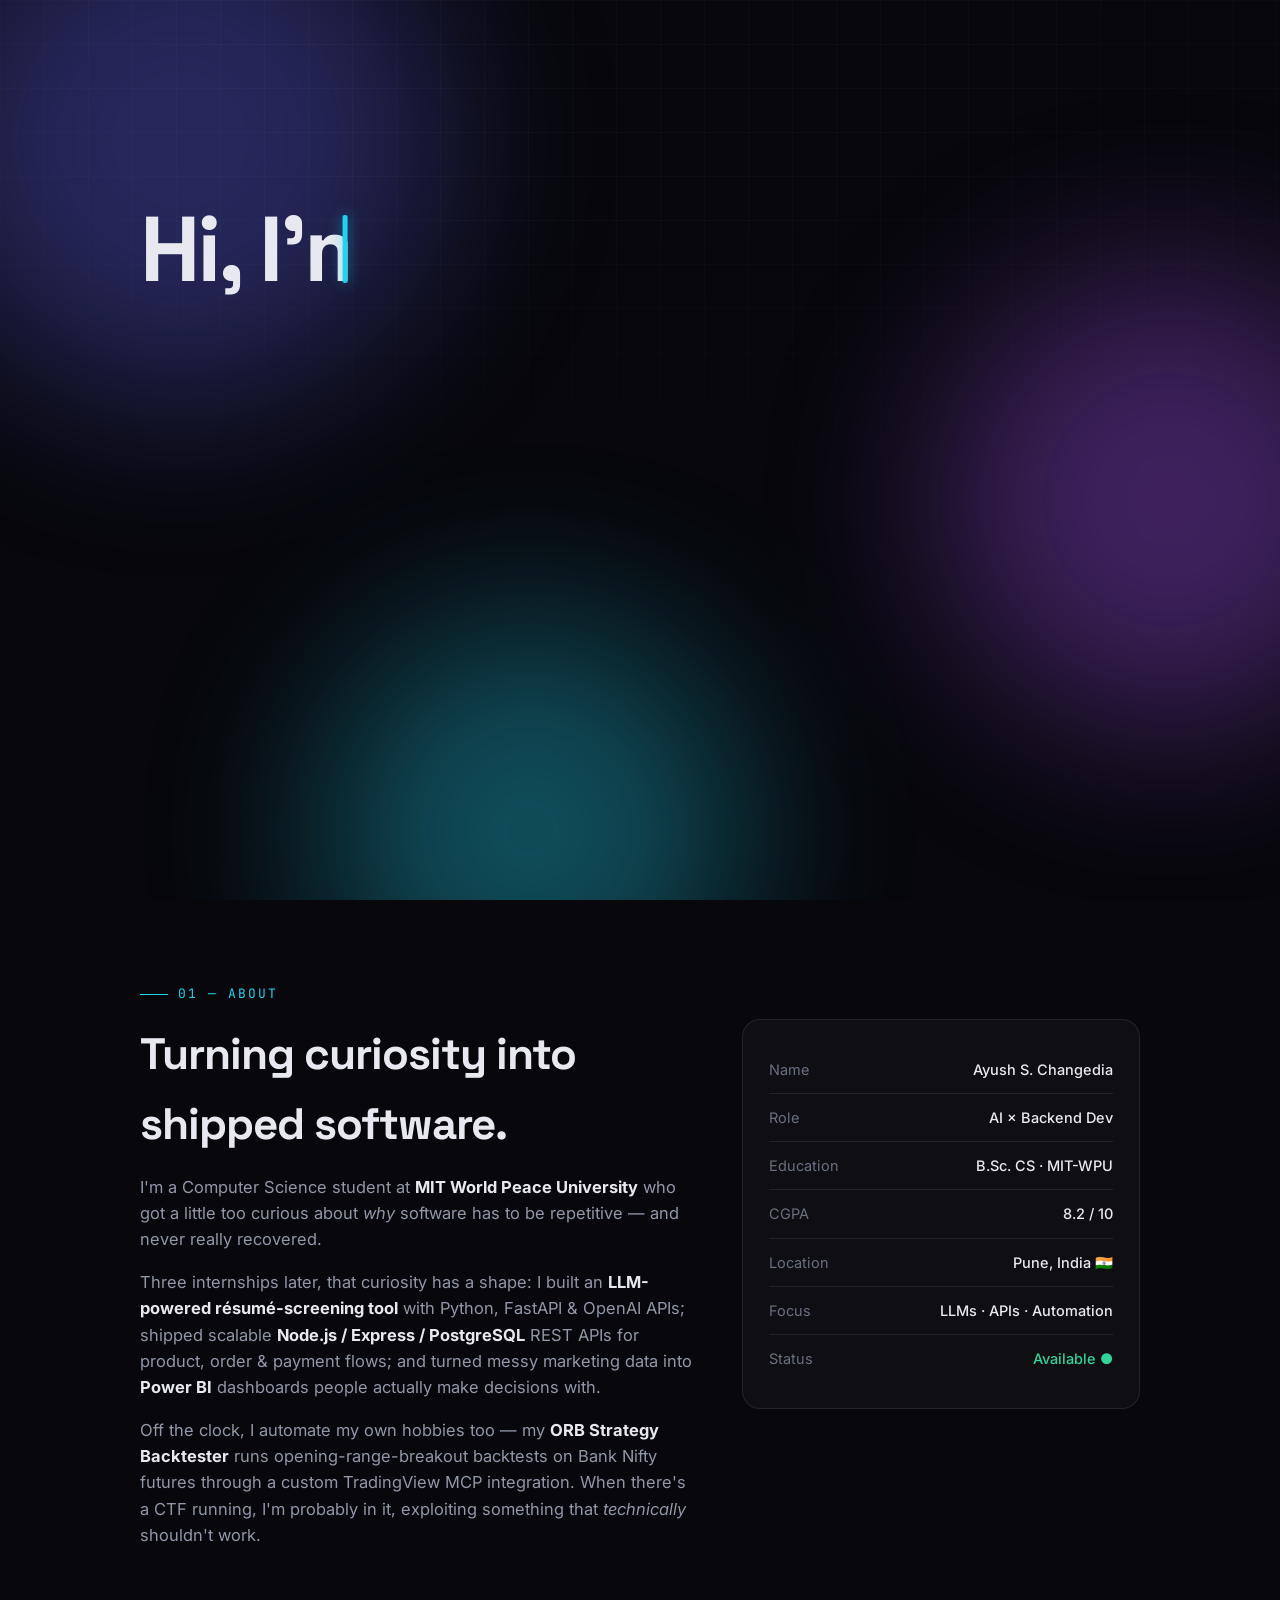
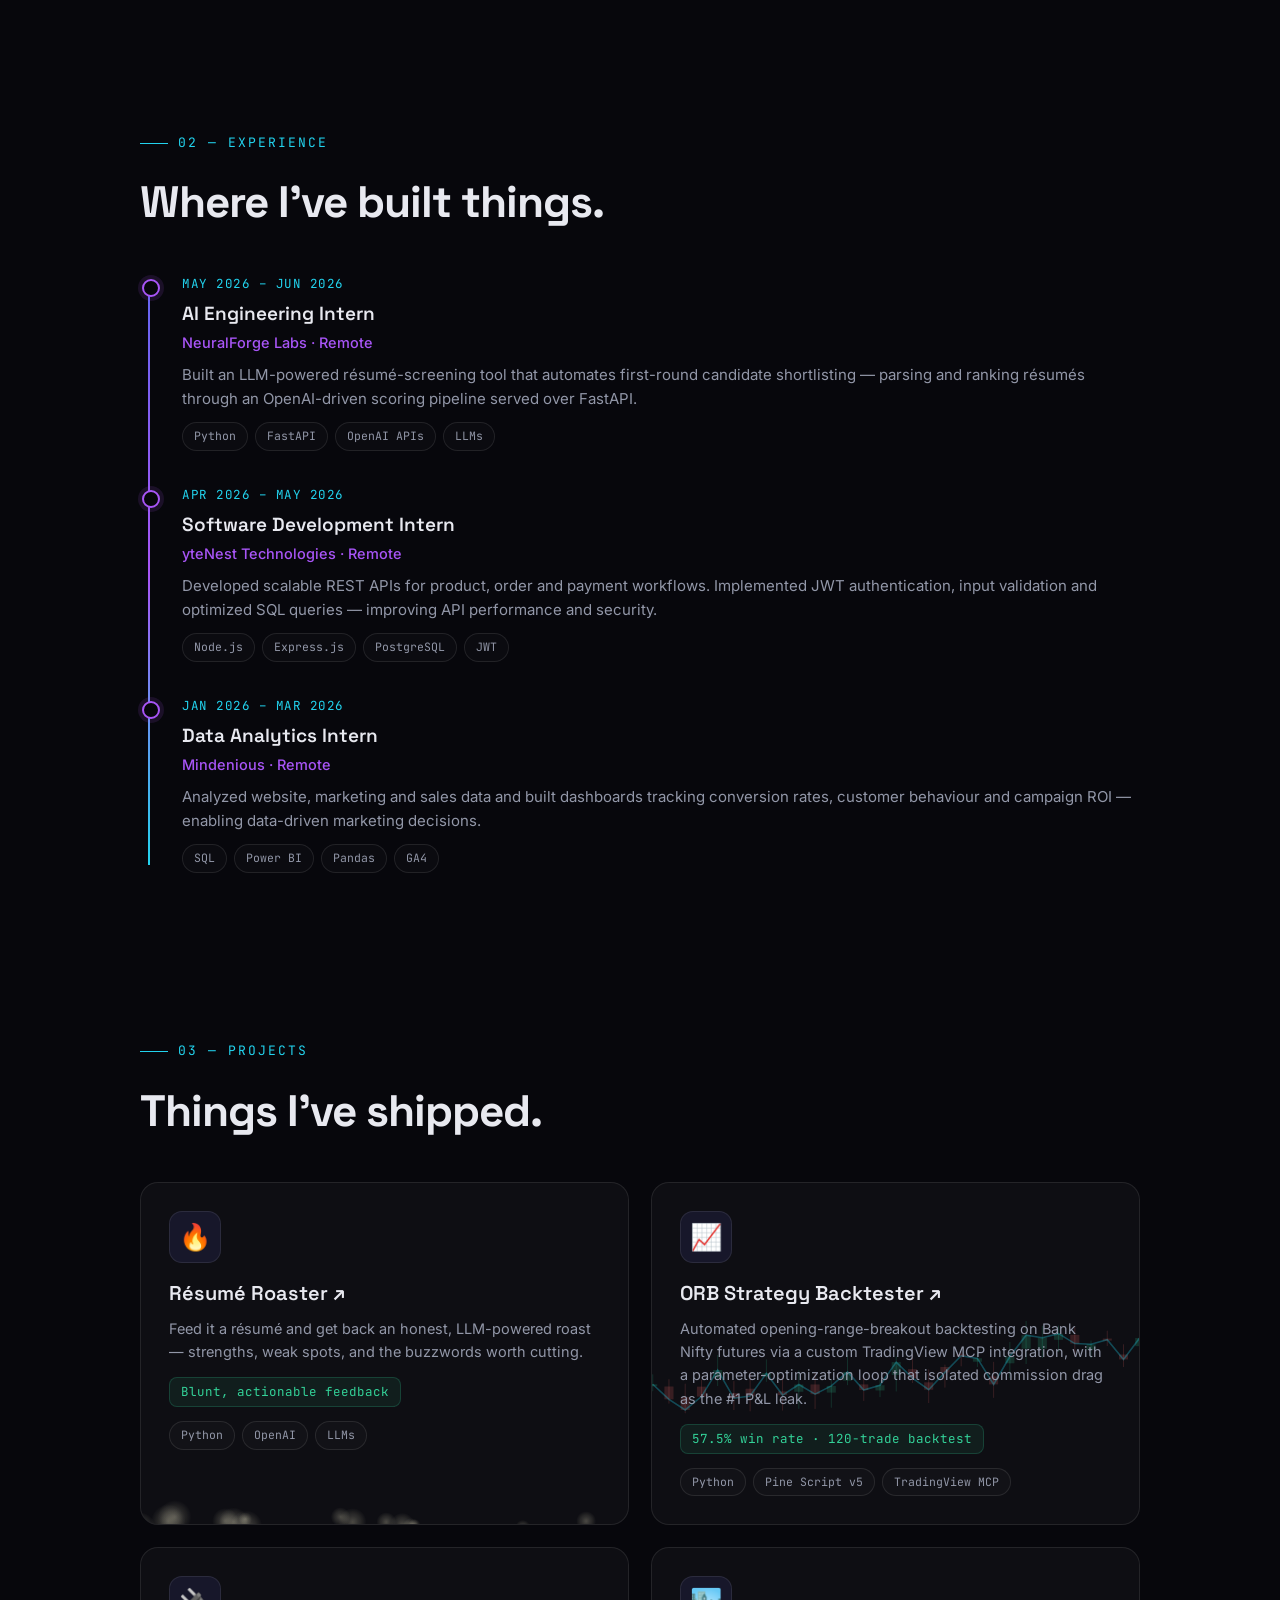
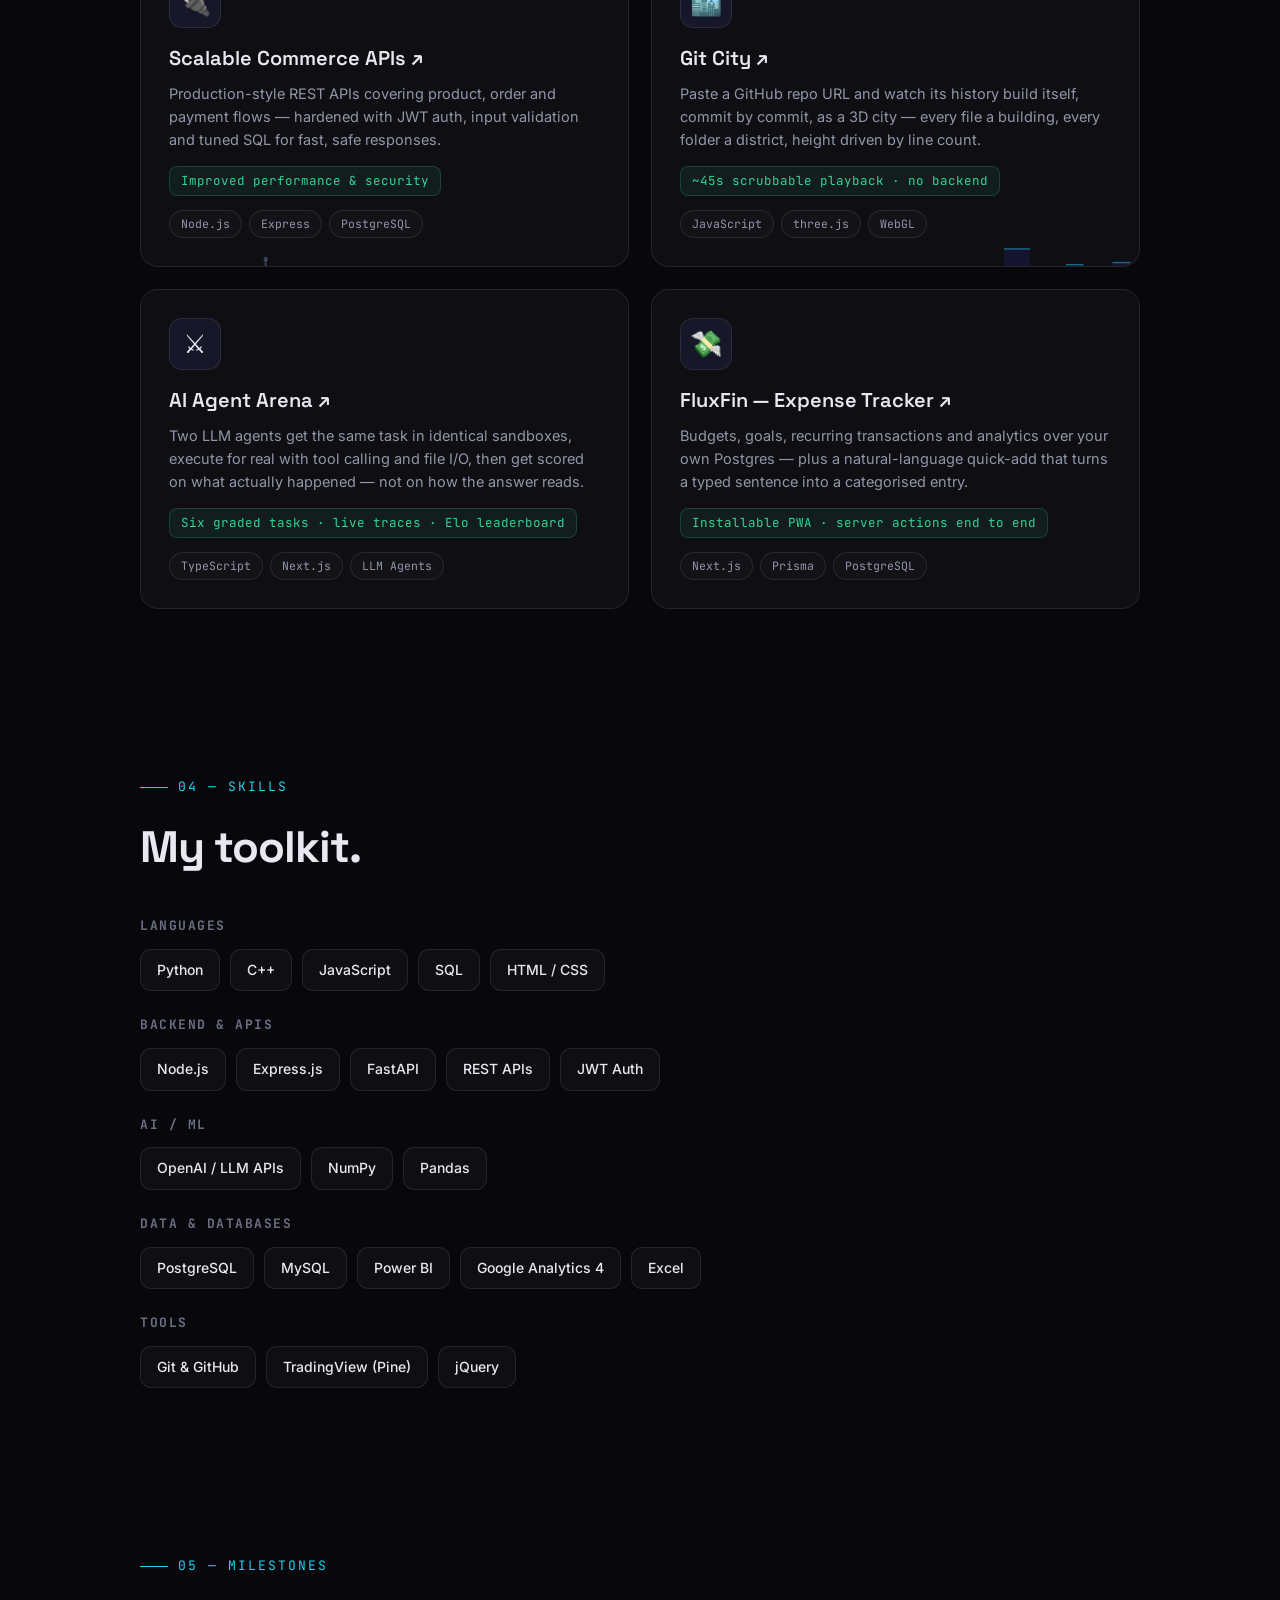
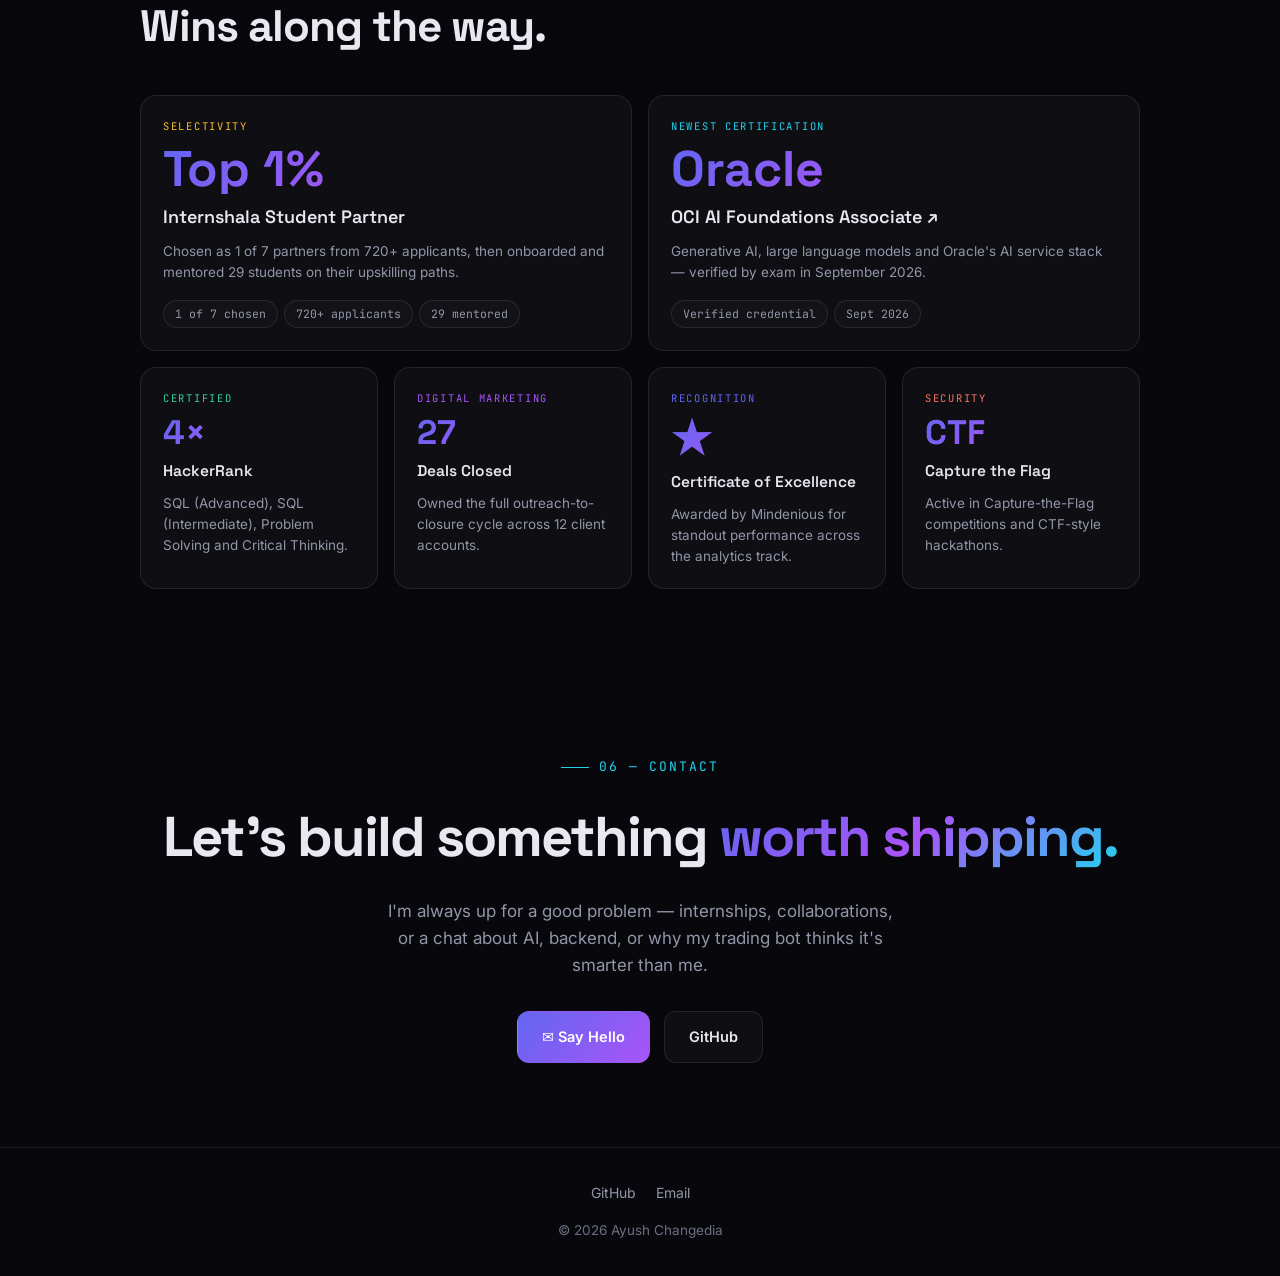
==== commit 9fa9835f: "Add a background animation to each project card assets/project-fx.js paints one canvas per card behi" ====
--- a/docs/index.html
+++ b/docs/index.html
@@ -126,6 +126,7 @@
 <script defer src="./assets/portfolio-intro.js"></script>
 <script defer src="./assets/hero-fx.js"></script>
 <script defer src="./assets/dragon-fire.js"></script>
+<script defer src="./assets/project-fx.js"></script>
 <style>
 :root{
   --bg:#07070c; --bg2:#0c0c15; --card:rgba(255,255,255,.03); --line:rgba(255,255,255,.09);
@@ -229,6 +230,8 @@
 @media(max-width:760px){.proj-grid{grid-template-columns:1fr}}
 .proj{border:1px solid var(--line);border-radius:18px;background:var(--card);padding:28px;transition:.3s;position:relative;overflow:hidden}
 .proj::before{content:'';position:absolute;inset:0;background:var(--grad);opacity:0;transition:.3s;z-index:-1}
+.proj canvas.pfx{position:absolute;inset:0;width:100%;height:100%;z-index:0;pointer-events:none;opacity:.9}
+.proj>:not(canvas){position:relative;z-index:1}
 .proj:hover{transform:translateY(-6px);border-color:transparent;box-shadow:0 20px 50px rgba(0,0,0,.5)}
 .proj:hover::after{opacity:.5}
 .proj::after{content:'';position:absolute;top:0;left:0;right:0;height:2px;background:var(--grad);opacity:0;transition:.3s}
@@ -457,6 +460,7 @@
   <h2 class="title reveal">Things I've shipped.</h2>
   <div class="proj-grid" style="margin-top:36px">
     <a class="proj reveal" href="https://github.com/AyushChangedia/resume-roaster" style="text-decoration:none;color:inherit;display:block">
+      <canvas class="pfx" data-fx="roaster" aria-hidden="true"></canvas>
       <div class="pi">🔥</div>
       <h3>Résumé Roaster ↗</h3>
       <div class="desc">Feed it a résumé and get back an honest, LLM-powered roast — strengths, weak spots, and the buzzwords worth cutting.</div>
@@ -464,6 +468,7 @@
       <div class="tags"><span class="tag">Python</span><span class="tag">OpenAI</span><span class="tag">LLMs</span></div>
     </a>
     <a class="proj reveal" href="https://github.com/AyushChangedia/market-strategy" style="text-decoration:none;color:inherit;display:block">
+      <canvas class="pfx" data-fx="orb" aria-hidden="true"></canvas>
       <div class="pi">📈</div>
       <h3>ORB Strategy Backtester ↗</h3>
       <div class="desc">Automated opening-range-breakout backtesting on Bank Nifty futures via a custom TradingView MCP integration, with a parameter-optimization loop that isolated commission drag as the #1 P&amp;L leak.</div>
@@ -471,6 +476,7 @@
       <div class="tags"><span class="tag">Python</span><span class="tag">Pine Script v5</span><span class="tag">TradingView MCP</span></div>
     </a>
     <a class="proj reveal" href="https://github.com/AyushChangedia/ecommerce-api" style="text-decoration:none;color:inherit;display:block">
+      <canvas class="pfx" data-fx="api" aria-hidden="true"></canvas>
       <div class="pi">🔌</div>
       <h3>Scalable Commerce APIs ↗</h3>
       <div class="desc">Production-style REST APIs covering product, order and payment flows — hardened with JWT auth, input validation and tuned SQL for fast, safe responses.</div>
@@ -478,6 +484,7 @@
       <div class="tags"><span class="tag">Node.js</span><span class="tag">Express</span><span class="tag">PostgreSQL</span></div>
     </a>
     <a class="proj reveal" href="https://github.com/AyushChangedia/Git-City" style="text-decoration:none;color:inherit;display:block">
+      <canvas class="pfx" data-fx="city" aria-hidden="true"></canvas>
       <div class="pi">🏙️</div>
       <h3>Git City ↗</h3>
       <div class="desc">Paste a GitHub repo URL and watch its history build itself, commit by commit, as a 3D city — every file a building, every folder a district, height driven by line count.</div>
@@ -485,6 +492,7 @@
       <div class="tags"><span class="tag">JavaScript</span><span class="tag">three.js</span><span class="tag">WebGL</span></div>
     </a>
     <a class="proj reveal" href="https://github.com/AyushChangedia/AI-Arena" style="text-decoration:none;color:inherit;display:block">
+      <canvas class="pfx" data-fx="arena" aria-hidden="true"></canvas>
       <div class="pi">⚔️</div>
       <h3>AI Agent Arena ↗</h3>
       <div class="desc">Two LLM agents get the same task in identical sandboxes, execute for real with tool calling and file I/O, then get scored on what actually happened — not on how the answer reads.</div>
@@ -492,6 +500,7 @@
       <div class="tags"><span class="tag">TypeScript</span><span class="tag">Next.js</span><span class="tag">LLM Agents</span></div>
     </a>
     <a class="proj reveal" href="https://github.com/AyushChangedia/Expense-Tracker" style="text-decoration:none;color:inherit;display:block">
+      <canvas class="pfx" data-fx="flux" aria-hidden="true"></canvas>
       <div class="pi">💸</div>
       <h3>FluxFin — Expense Tracker ↗</h3>
       <div class="desc">Budgets, goals, recurring transactions and analytics over your own Postgres — plus a natural-language quick-add that turns a typed sentence into a categorised entry.</div>
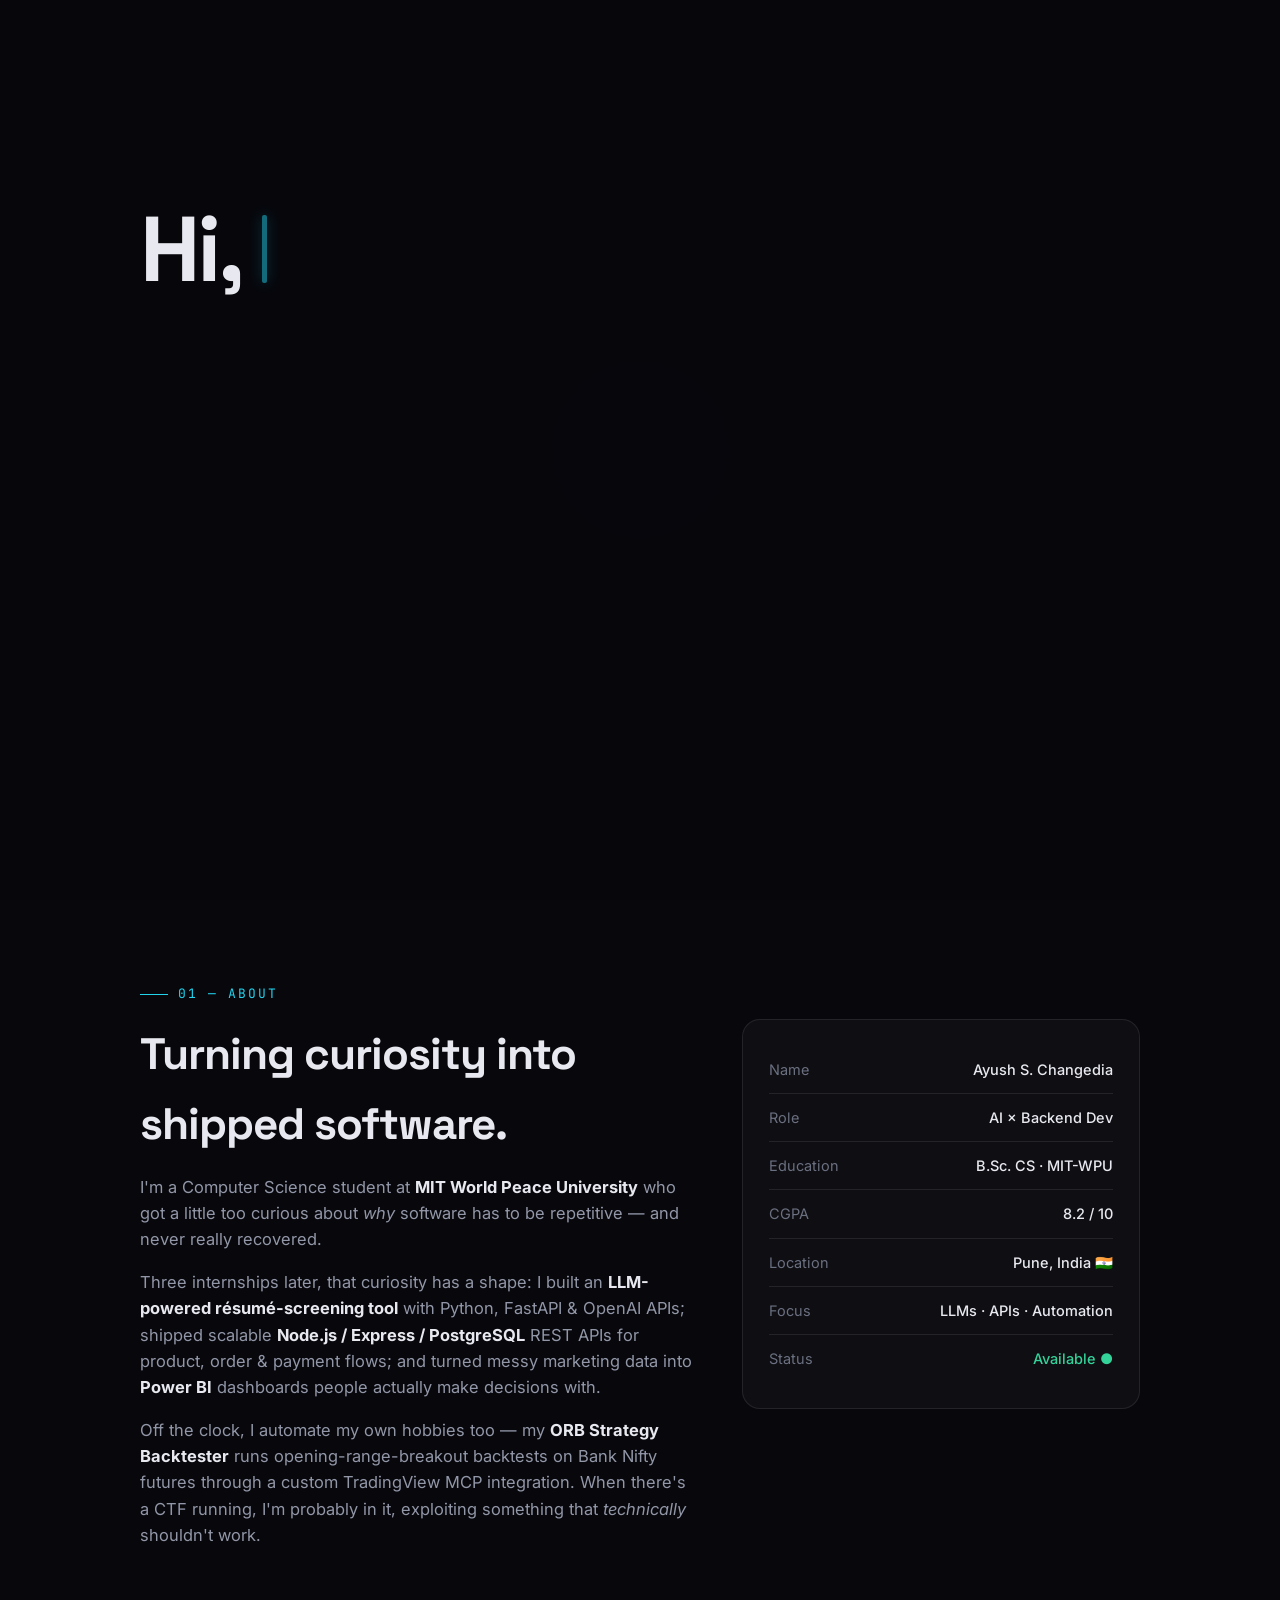
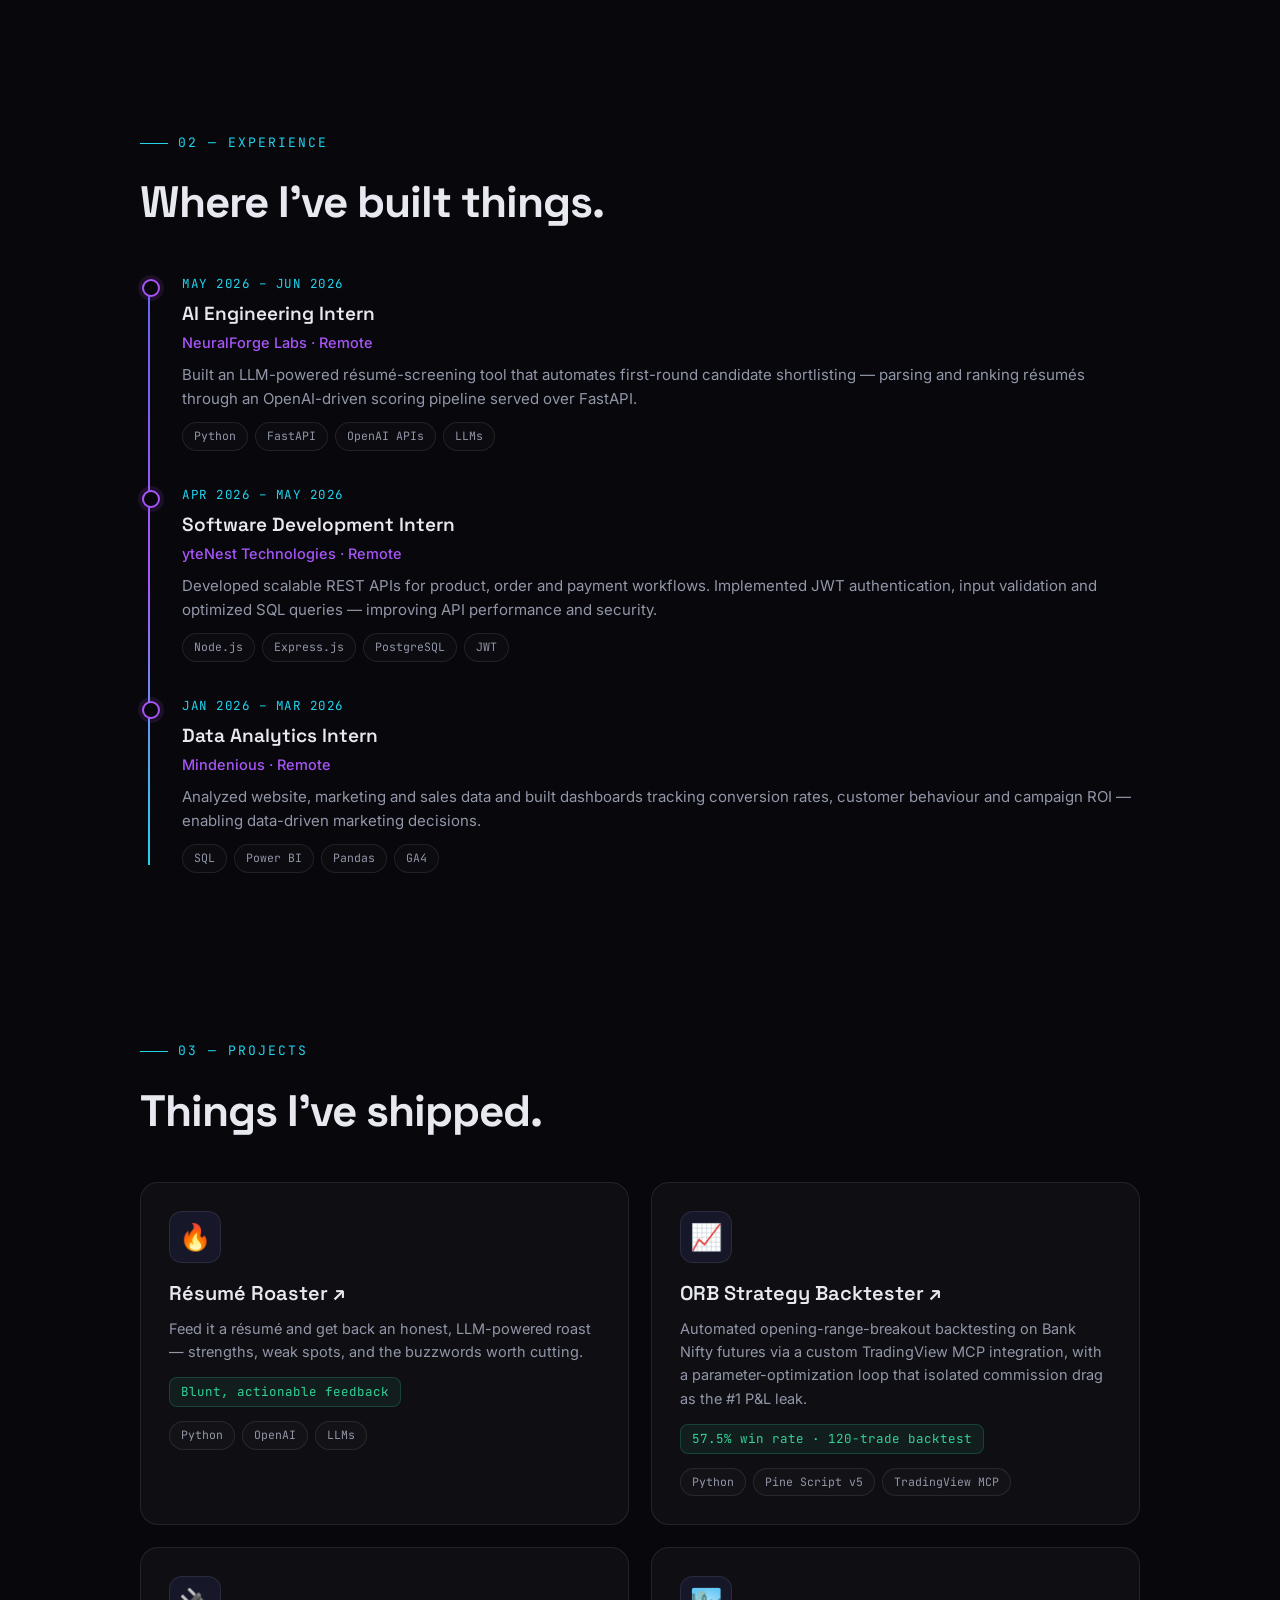
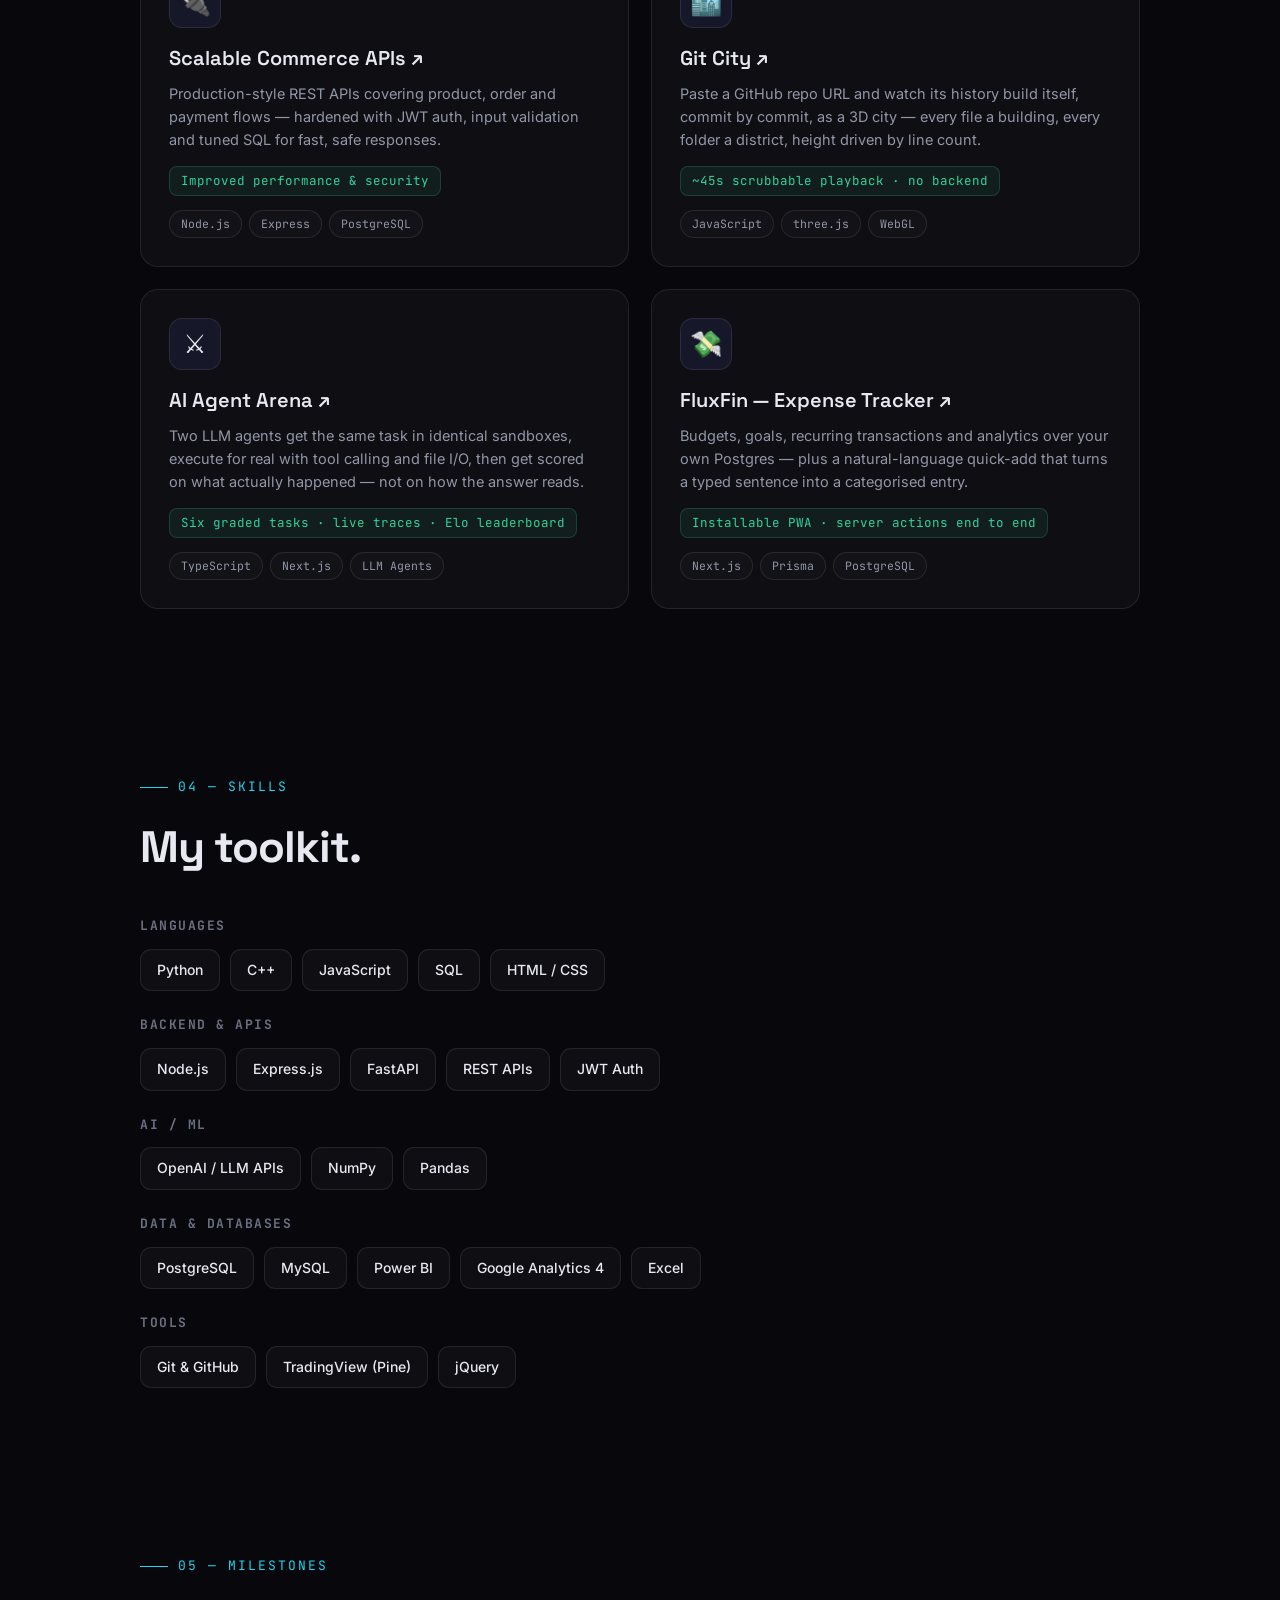
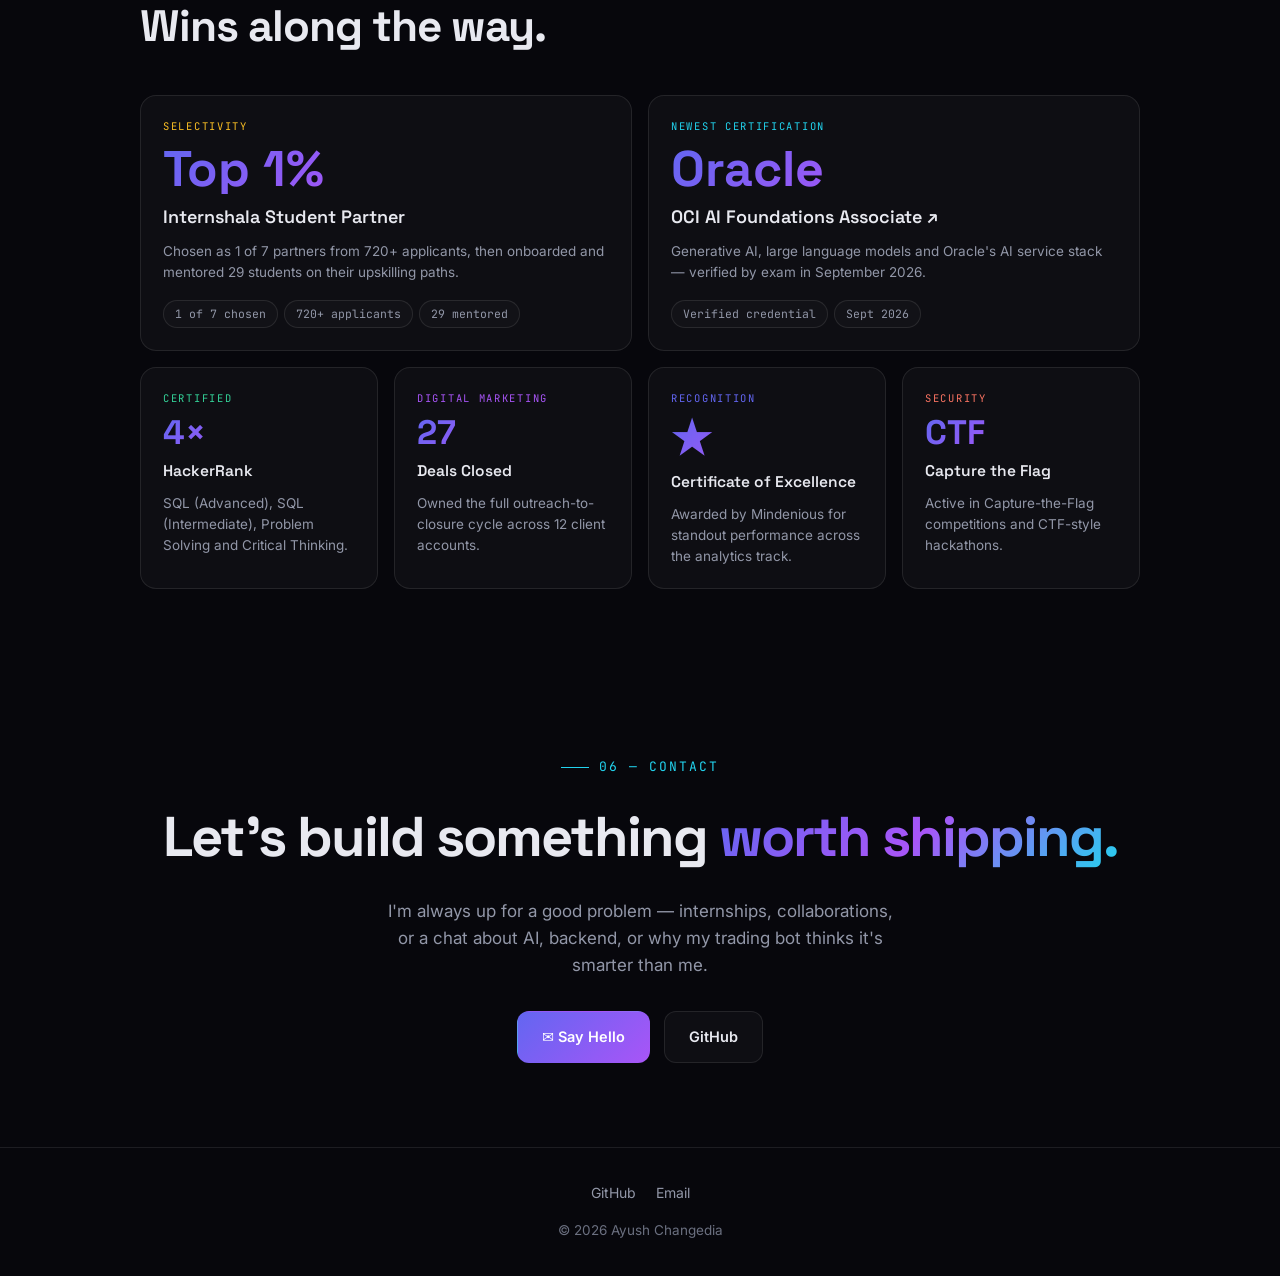
==== commit 90b3a208: "Revert "Add per-card background animations to project cards" This reverts commit 9fa9835. Removes do" ====
--- a/docs/index.html
+++ b/docs/index.html
@@ -126,7 +126,6 @@
 <script defer src="./assets/portfolio-intro.js"></script>
 <script defer src="./assets/hero-fx.js"></script>
 <script defer src="./assets/dragon-fire.js"></script>
-<script defer src="./assets/project-fx.js"></script>
 <style>
 :root{
   --bg:#07070c; --bg2:#0c0c15; --card:rgba(255,255,255,.03); --line:rgba(255,255,255,.09);
@@ -230,8 +229,6 @@
 @media(max-width:760px){.proj-grid{grid-template-columns:1fr}}
 .proj{border:1px solid var(--line);border-radius:18px;background:var(--card);padding:28px;transition:.3s;position:relative;overflow:hidden}
 .proj::before{content:'';position:absolute;inset:0;background:var(--grad);opacity:0;transition:.3s;z-index:-1}
-.proj canvas.pfx{position:absolute;inset:0;width:100%;height:100%;z-index:0;pointer-events:none;opacity:.9}
-.proj>:not(canvas){position:relative;z-index:1}
 .proj:hover{transform:translateY(-6px);border-color:transparent;box-shadow:0 20px 50px rgba(0,0,0,.5)}
 .proj:hover::after{opacity:.5}
 .proj::after{content:'';position:absolute;top:0;left:0;right:0;height:2px;background:var(--grad);opacity:0;transition:.3s}
@@ -460,7 +457,6 @@
   <h2 class="title reveal">Things I've shipped.</h2>
   <div class="proj-grid" style="margin-top:36px">
     <a class="proj reveal" href="https://github.com/AyushChangedia/resume-roaster" style="text-decoration:none;color:inherit;display:block">
-      <canvas class="pfx" data-fx="roaster" aria-hidden="true"></canvas>
       <div class="pi">🔥</div>
       <h3>Résumé Roaster ↗</h3>
       <div class="desc">Feed it a résumé and get back an honest, LLM-powered roast — strengths, weak spots, and the buzzwords worth cutting.</div>
@@ -468,7 +464,6 @@
       <div class="tags"><span class="tag">Python</span><span class="tag">OpenAI</span><span class="tag">LLMs</span></div>
     </a>
     <a class="proj reveal" href="https://github.com/AyushChangedia/market-strategy" style="text-decoration:none;color:inherit;display:block">
-      <canvas class="pfx" data-fx="orb" aria-hidden="true"></canvas>
       <div class="pi">📈</div>
       <h3>ORB Strategy Backtester ↗</h3>
       <div class="desc">Automated opening-range-breakout backtesting on Bank Nifty futures via a custom TradingView MCP integration, with a parameter-optimization loop that isolated commission drag as the #1 P&amp;L leak.</div>
@@ -476,7 +471,6 @@
       <div class="tags"><span class="tag">Python</span><span class="tag">Pine Script v5</span><span class="tag">TradingView MCP</span></div>
     </a>
     <a class="proj reveal" href="https://github.com/AyushChangedia/ecommerce-api" style="text-decoration:none;color:inherit;display:block">
-      <canvas class="pfx" data-fx="api" aria-hidden="true"></canvas>
       <div class="pi">🔌</div>
       <h3>Scalable Commerce APIs ↗</h3>
       <div class="desc">Production-style REST APIs covering product, order and payment flows — hardened with JWT auth, input validation and tuned SQL for fast, safe responses.</div>
@@ -484,7 +478,6 @@
       <div class="tags"><span class="tag">Node.js</span><span class="tag">Express</span><span class="tag">PostgreSQL</span></div>
     </a>
     <a class="proj reveal" href="https://github.com/AyushChangedia/Git-City" style="text-decoration:none;color:inherit;display:block">
-      <canvas class="pfx" data-fx="city" aria-hidden="true"></canvas>
       <div class="pi">🏙️</div>
       <h3>Git City ↗</h3>
       <div class="desc">Paste a GitHub repo URL and watch its history build itself, commit by commit, as a 3D city — every file a building, every folder a district, height driven by line count.</div>
@@ -492,7 +485,6 @@
       <div class="tags"><span class="tag">JavaScript</span><span class="tag">three.js</span><span class="tag">WebGL</span></div>
     </a>
     <a class="proj reveal" href="https://github.com/AyushChangedia/AI-Arena" style="text-decoration:none;color:inherit;display:block">
-      <canvas class="pfx" data-fx="arena" aria-hidden="true"></canvas>
       <div class="pi">⚔️</div>
       <h3>AI Agent Arena ↗</h3>
       <div class="desc">Two LLM agents get the same task in identical sandboxes, execute for real with tool calling and file I/O, then get scored on what actually happened — not on how the answer reads.</div>
@@ -500,7 +492,6 @@
       <div class="tags"><span class="tag">TypeScript</span><span class="tag">Next.js</span><span class="tag">LLM Agents</span></div>
     </a>
     <a class="proj reveal" href="https://github.com/AyushChangedia/Expense-Tracker" style="text-decoration:none;color:inherit;display:block">
-      <canvas class="pfx" data-fx="flux" aria-hidden="true"></canvas>
       <div class="pi">💸</div>
       <h3>FluxFin — Expense Tracker ↗</h3>
       <div class="desc">Budgets, goals, recurring transactions and analytics over your own Postgres — plus a natural-language quick-add that turns a typed sentence into a categorised entry.</div>
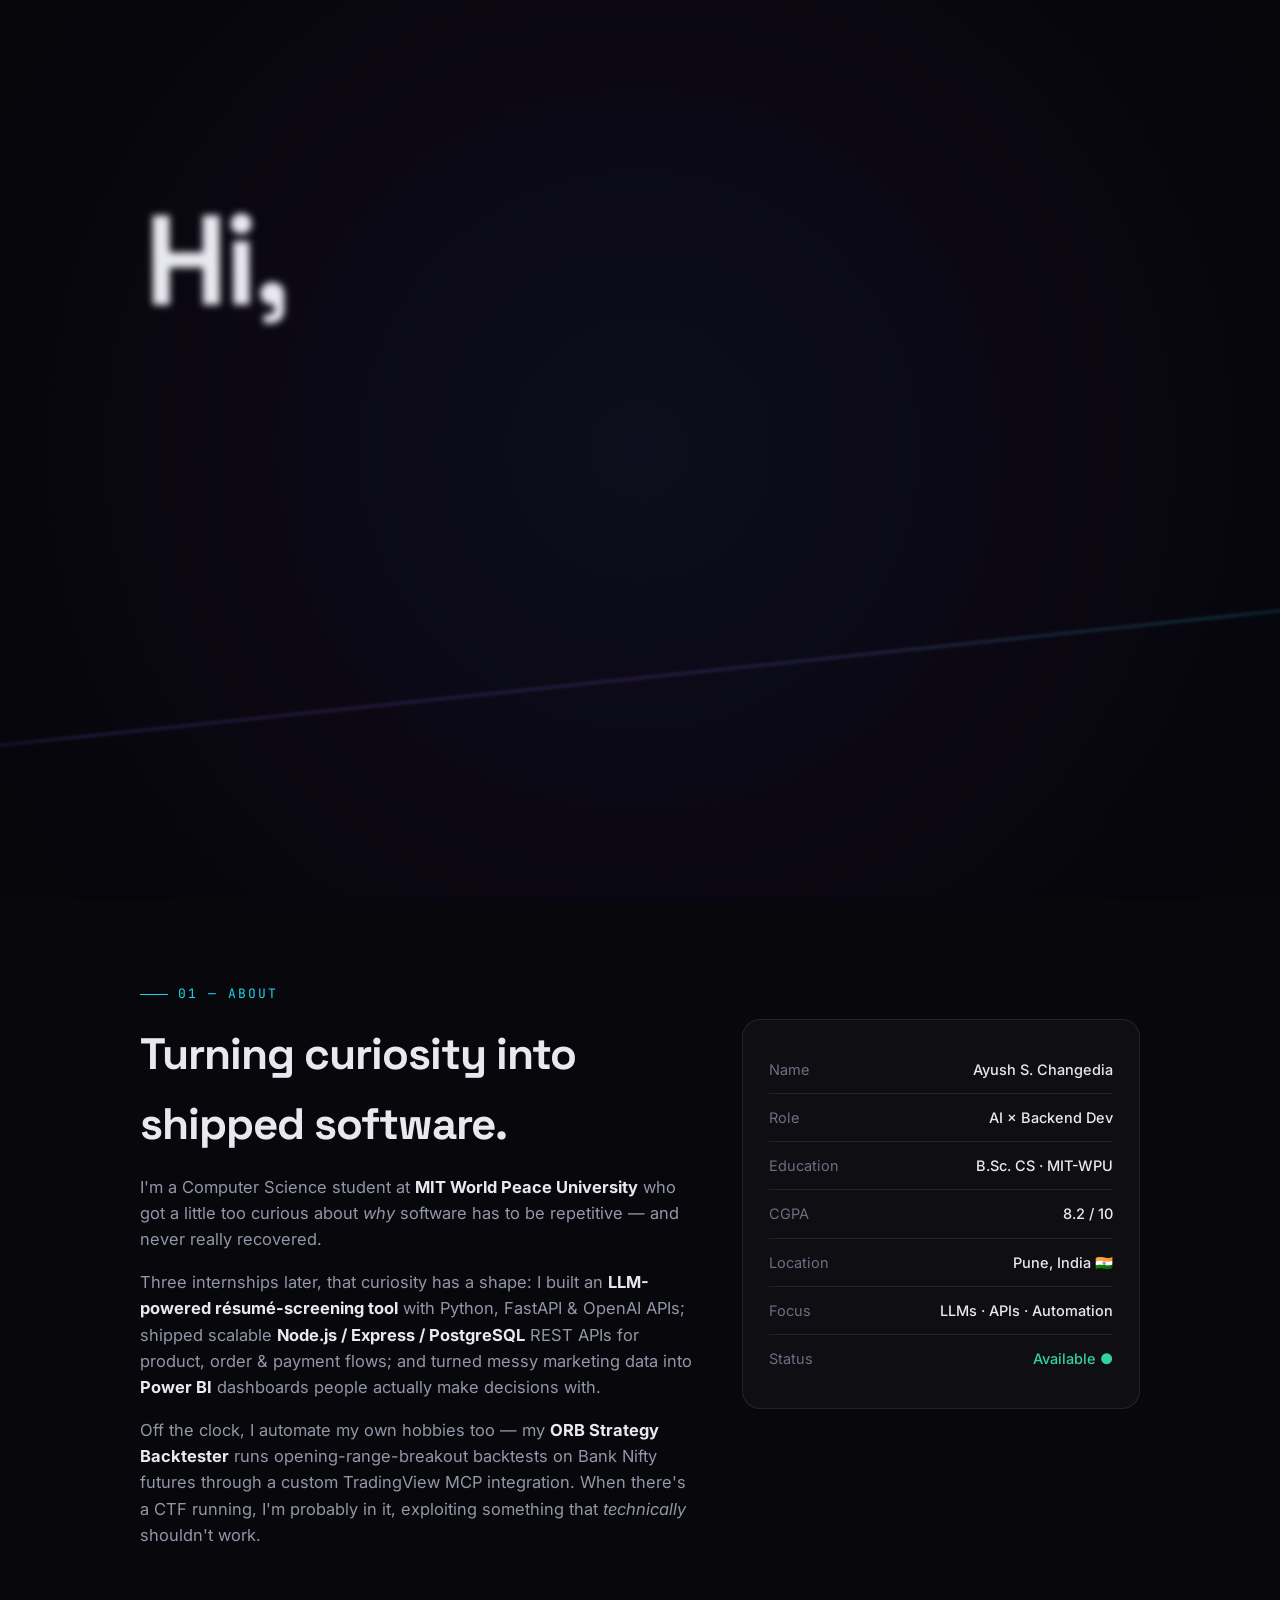
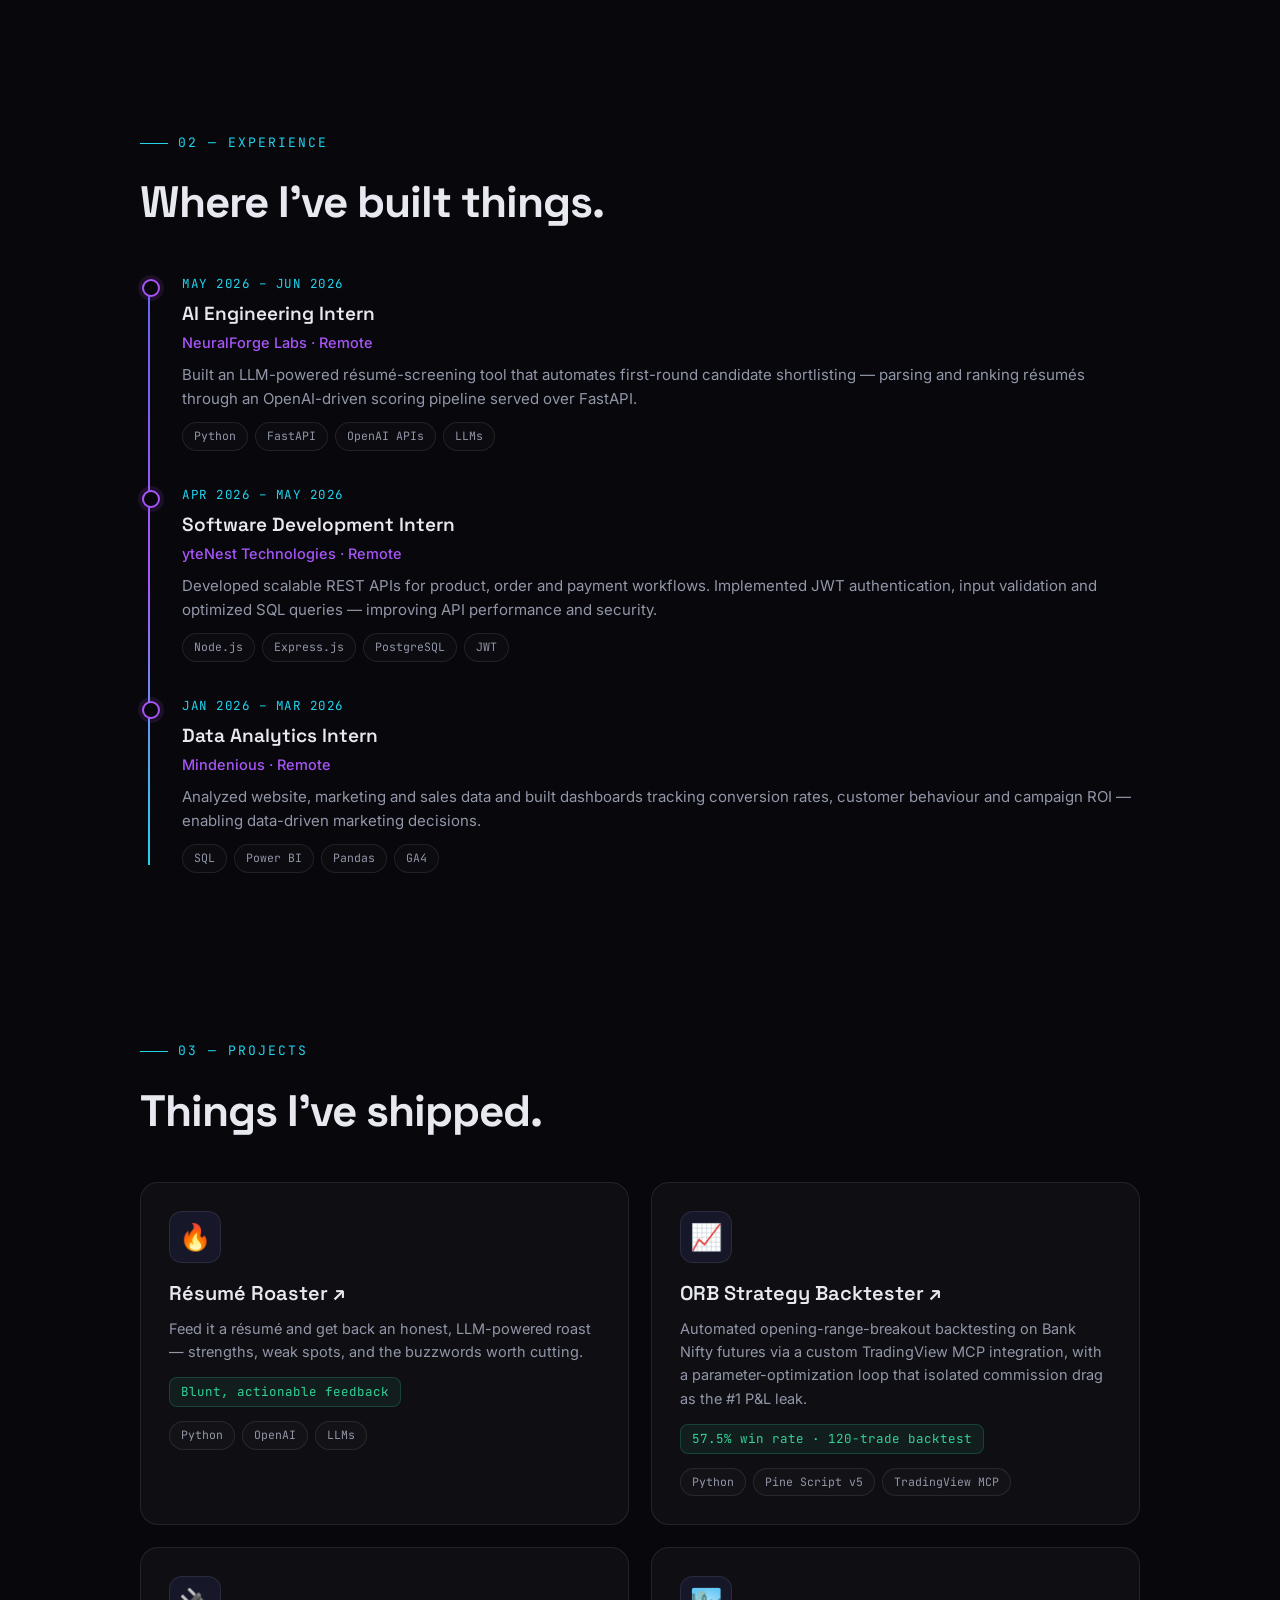
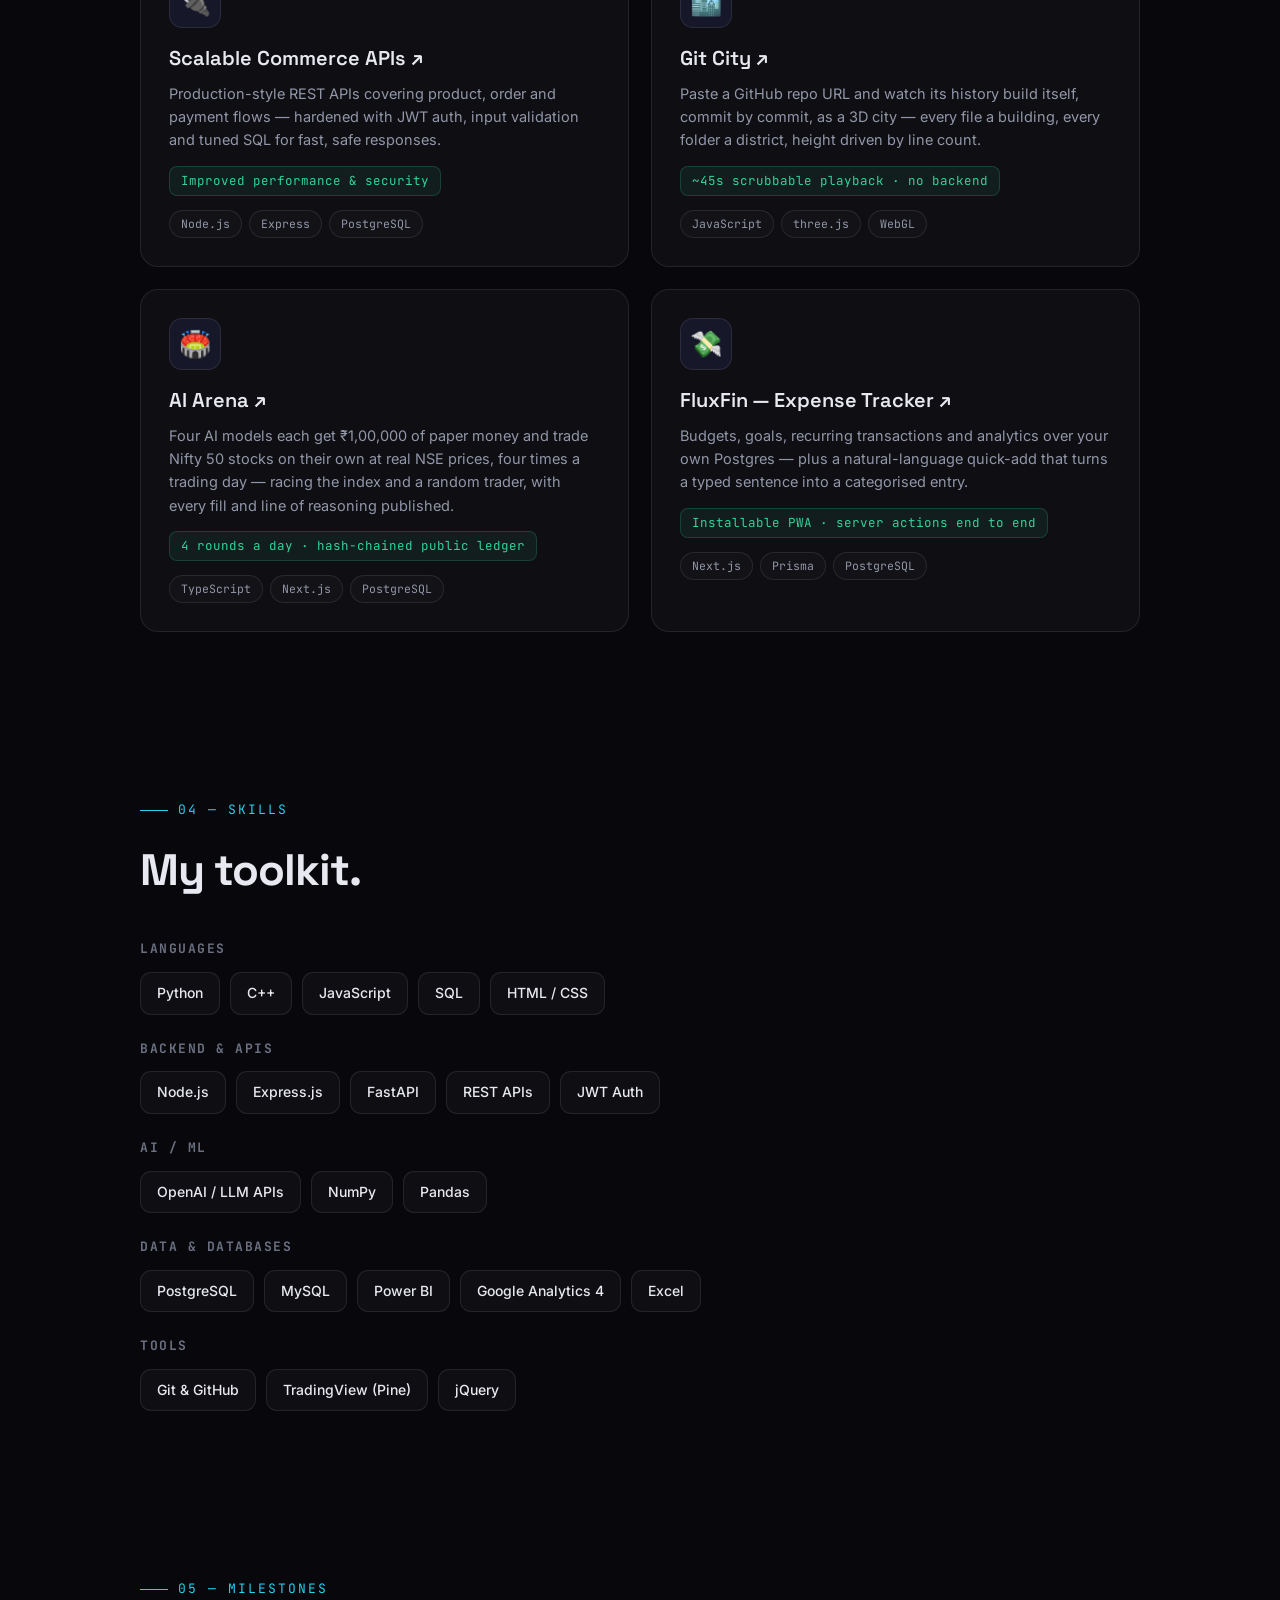
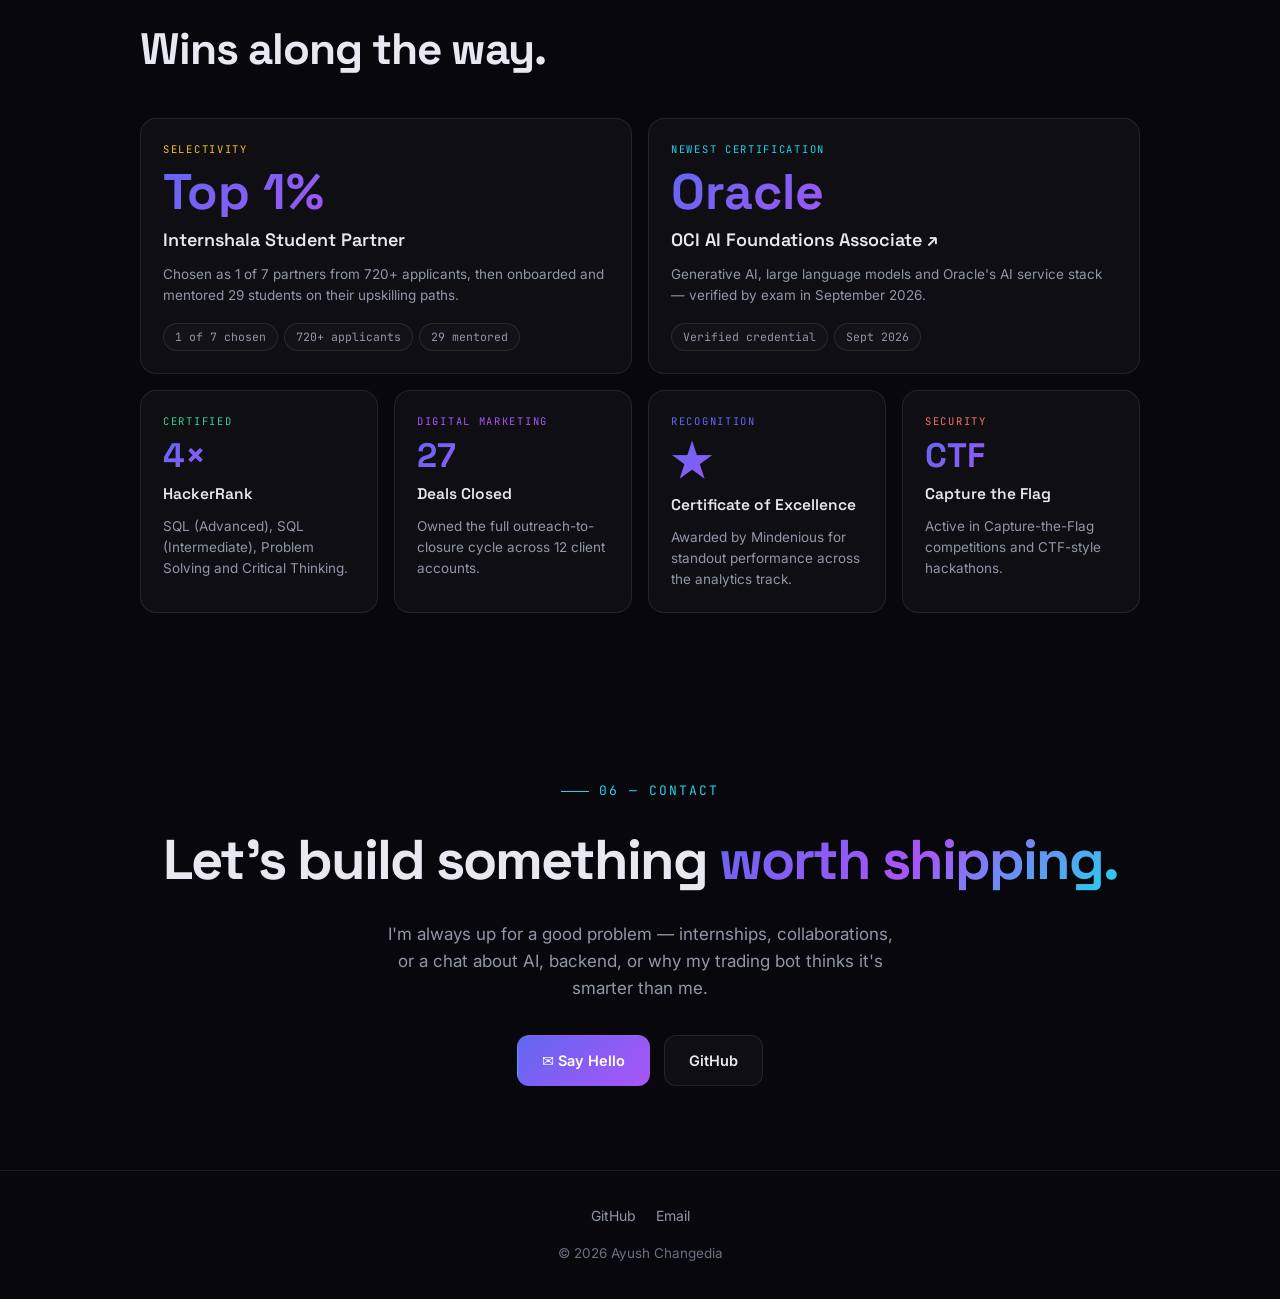
==== commit 213221a3: "Replace the AI Agent Arena card with AI Arena The card's link already pointed at AyushChangedia/AI-A" ====
--- a/docs/index.html
+++ b/docs/index.html
@@ -485,11 +485,11 @@
       <div class="tags"><span class="tag">JavaScript</span><span class="tag">three.js</span><span class="tag">WebGL</span></div>
     </a>
     <a class="proj reveal" href="https://github.com/AyushChangedia/AI-Arena" style="text-decoration:none;color:inherit;display:block">
-      <div class="pi">⚔️</div>
-      <h3>AI Agent Arena ↗</h3>
-      <div class="desc">Two LLM agents get the same task in identical sandboxes, execute for real with tool calling and file I/O, then get scored on what actually happened — not on how the answer reads.</div>
-      <div class="metric">Six graded tasks · live traces · Elo leaderboard</div>
-      <div class="tags"><span class="tag">TypeScript</span><span class="tag">Next.js</span><span class="tag">LLM Agents</span></div>
+      <div class="pi">🏟️</div>
+      <h3>AI Arena ↗</h3>
+      <div class="desc">Four AI models each get ₹1,00,000 of paper money and trade Nifty 50 stocks on their own at real NSE prices, four times a trading day — racing the index and a random trader, with every fill and line of reasoning published.</div>
+      <div class="metric">4 rounds a day · hash-chained public ledger</div>
+      <div class="tags"><span class="tag">TypeScript</span><span class="tag">Next.js</span><span class="tag">PostgreSQL</span></div>
     </a>
     <a class="proj reveal" href="https://github.com/AyushChangedia/Expense-Tracker" style="text-decoration:none;color:inherit;display:block">
       <div class="pi">💸</div>
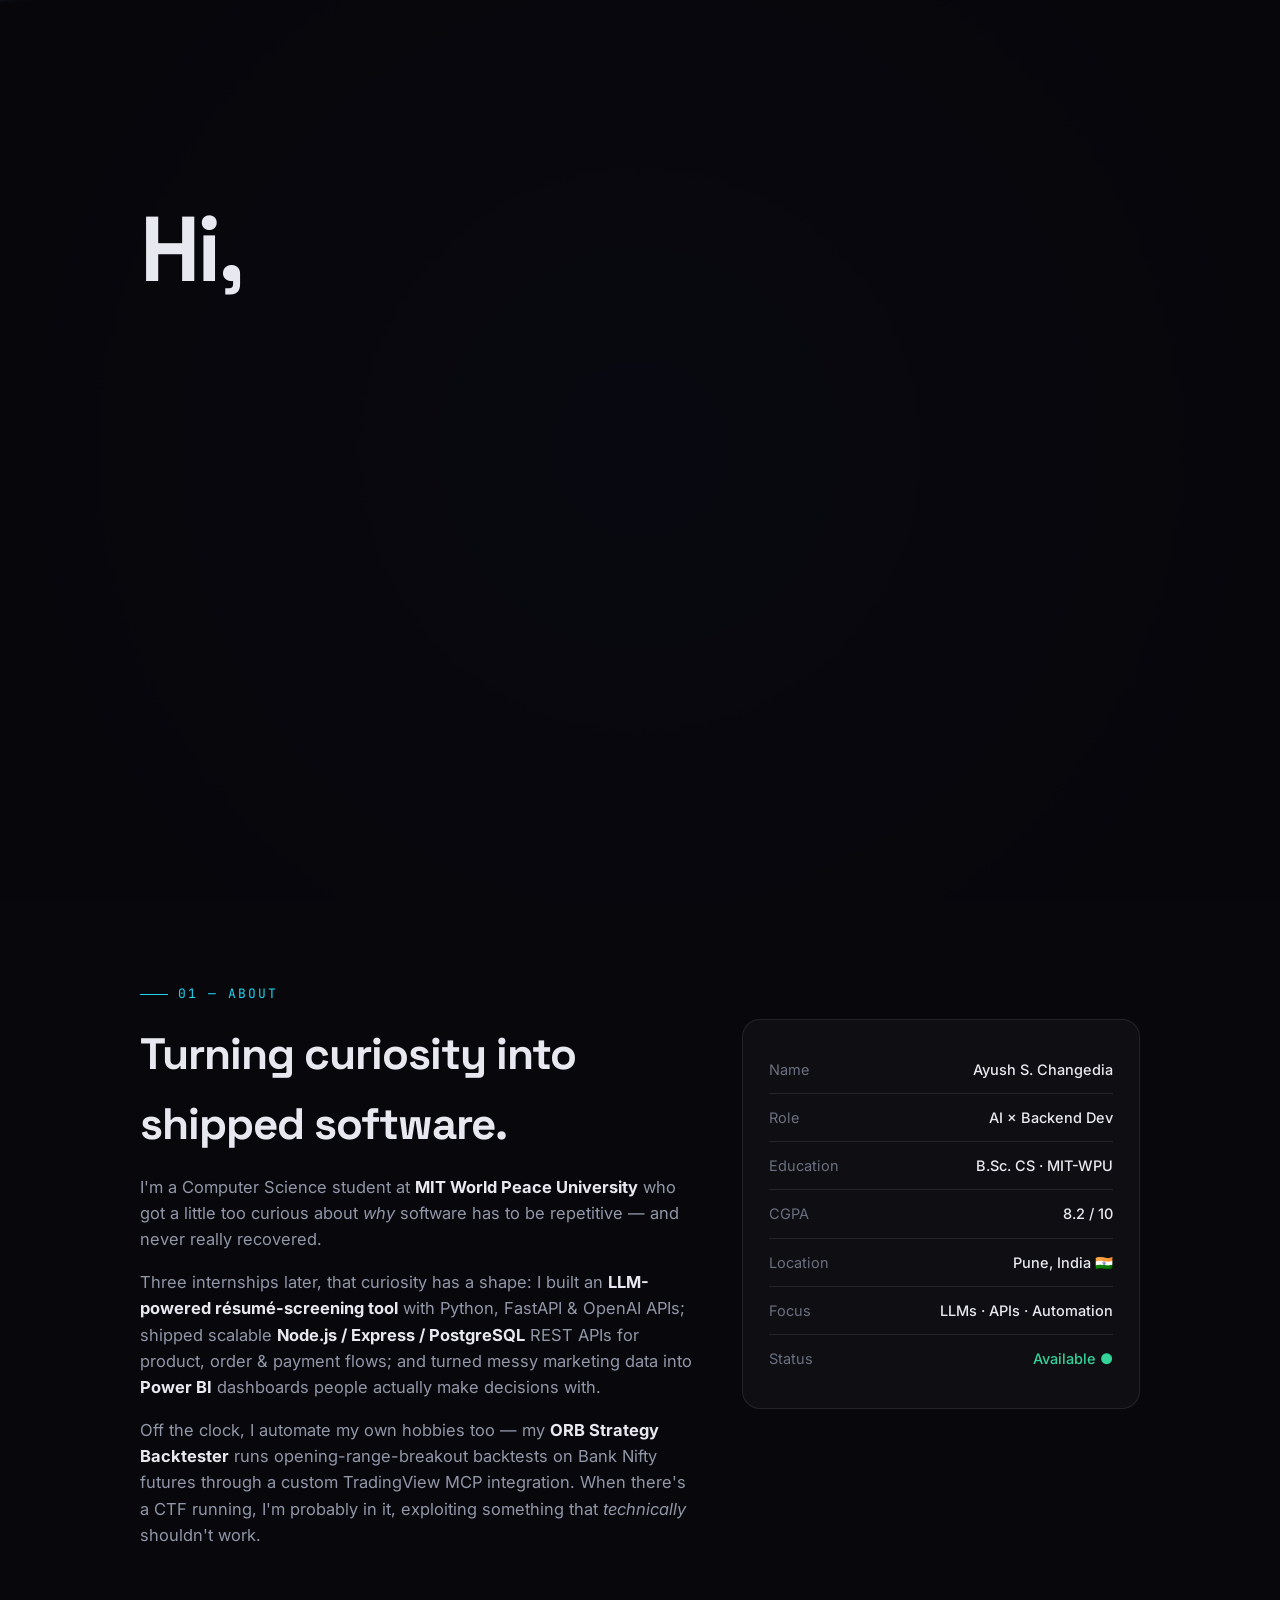
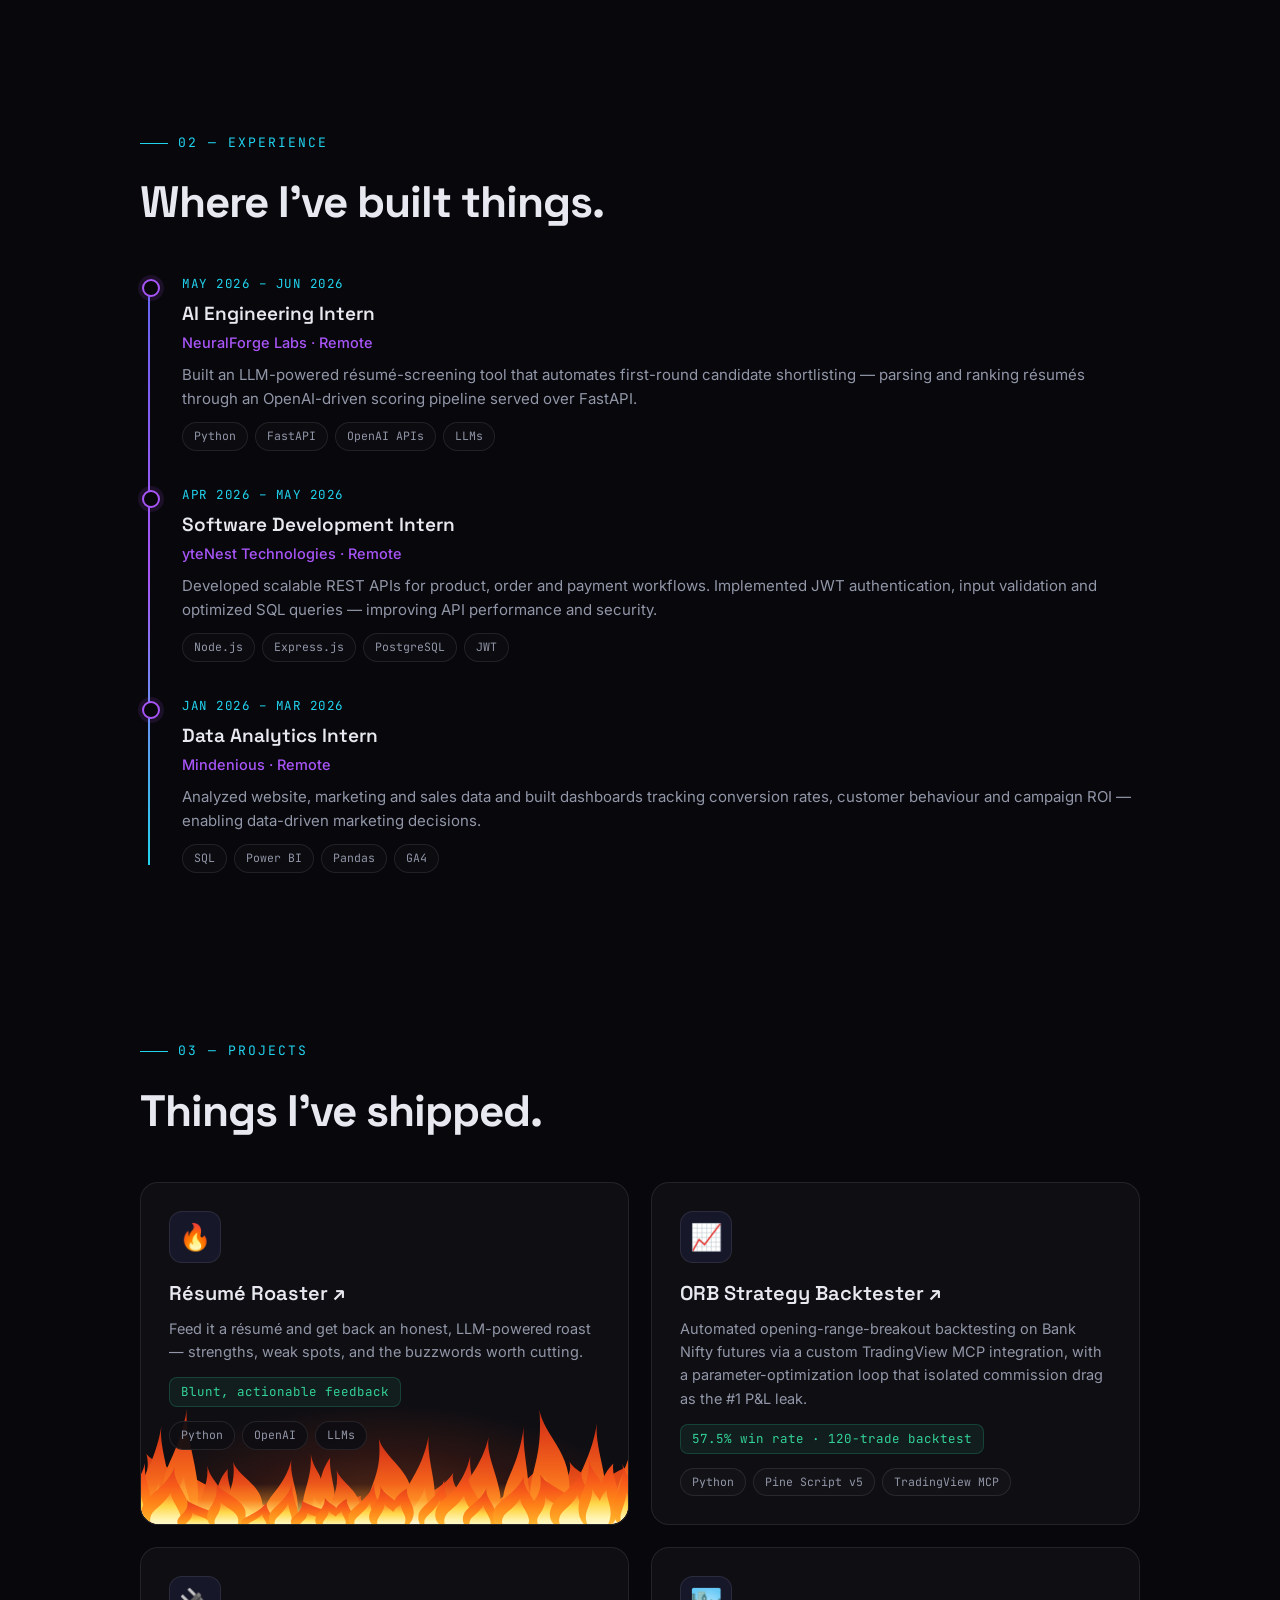
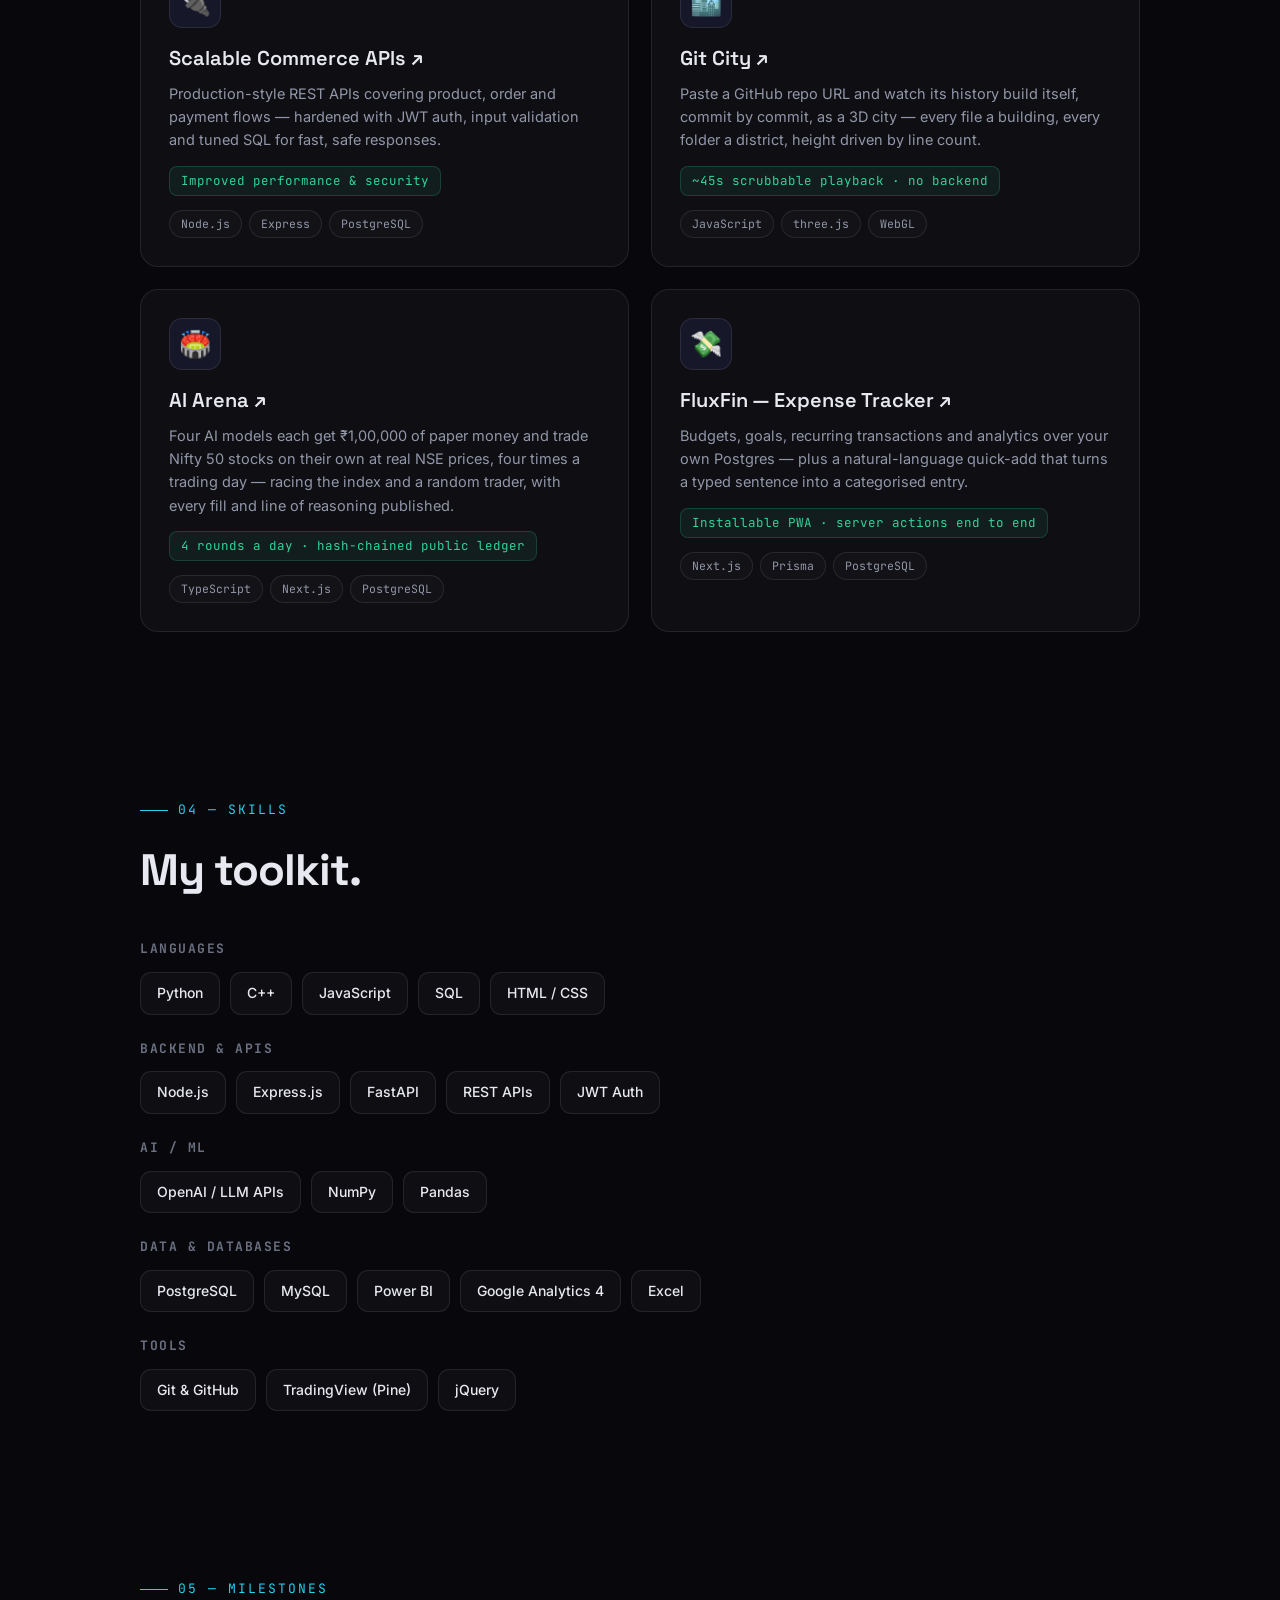
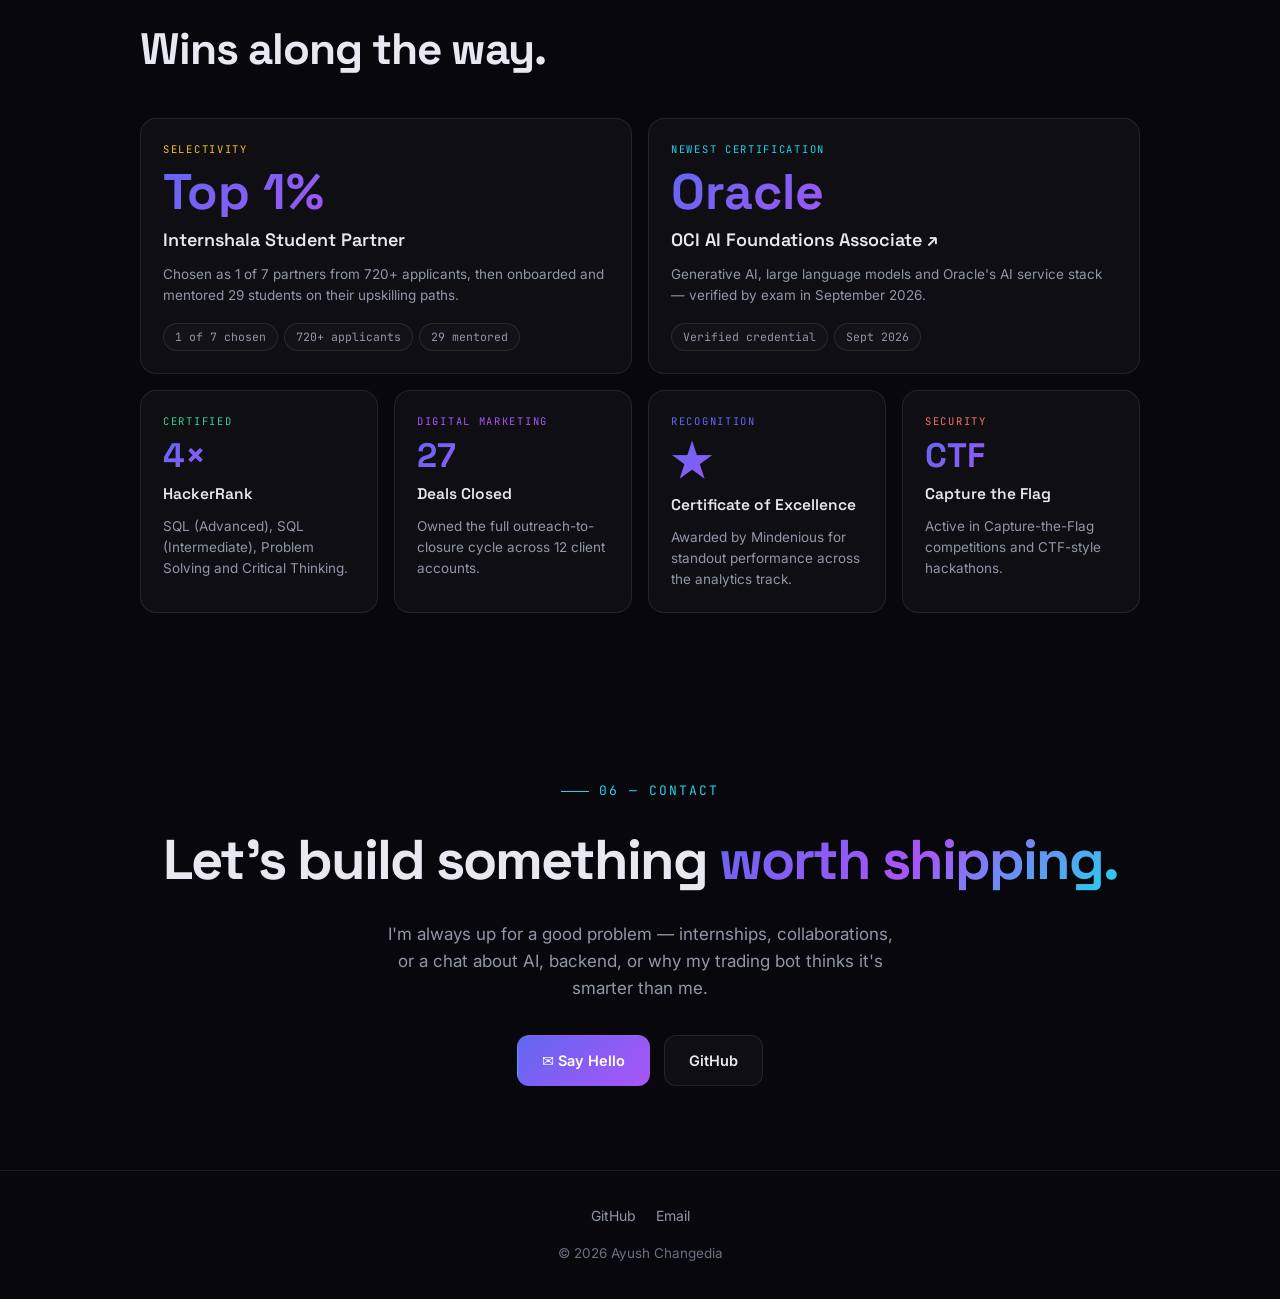
==== commit a159beee: "Set the Résumé Roaster card on fire; remove the dragon fire Adds an illustrated 2D fire to the Résum" ====
--- a/docs/index.html
+++ b/docs/index.html
@@ -67,6 +67,7 @@
 <link href="https://fonts.googleapis.com/css2?family=Space+Grotesk:wght@400;500;600;700&family=Inter:wght@400;500;600&family=JetBrains+Mono:wght@500&display=swap" rel="stylesheet"/>
 <link rel="stylesheet" href="./assets/portfolio-intro.css"/>
 <link rel="stylesheet" href="./assets/hero-fx.css"/>
+<link rel="stylesheet" href="./assets/roast-fire.css"/>
 <script>
 /* ─── PortfolioIntro · configuration ──────────────────────────────────────
    INTRO_ALWAYS_PLAY   true  → replay the opening on every load (development)
@@ -125,7 +126,7 @@
 <script defer src="./assets/gsap.min.js"></script>       <!-- GSAP 3.12.5, vendored: no CDN to be blocked -->
 <script defer src="./assets/portfolio-intro.js"></script>
 <script defer src="./assets/hero-fx.js"></script>
-<script defer src="./assets/dragon-fire.js"></script>
+<script defer src="./assets/roast-fire.js"></script>
 <style>
 :root{
   --bg:#07070c; --bg2:#0c0c15; --card:rgba(255,255,255,.03); --line:rgba(255,255,255,.09);
@@ -334,52 +335,7 @@
   <div class="type-wrap reveal"><span id="typed"></span><span class="cursor"></span></div>
   <p class="lede reveal">I build <b>AI systems</b>, <b>backend applications</b>, and <b>automation</b> that save humans from repetitive work — from LLM-powered tools to scalable APIs and trading bots that backtest while I sleep.</p>
   <div class="cta-row reveal">
-    <span class="dragon-host">
-      <canvas class="dfire" aria-hidden="true"></canvas>
-      <a href="#projects" class="btn btn-primary fx-dragon">
-        <span class="dg-lane" aria-hidden="true">
-          <span class="dg"><span class="dragon-mouth" aria-hidden="true"></span><svg class="dg-svg" viewBox="0 0 148 54" aria-hidden="true">
-            <defs>
-              <linearGradient id="dgBody" x1="0" y1="0" x2="0" y2="1">
-                <stop offset="0" stop-color="#c4b5fd"/><stop offset=".45" stop-color="#8b5cf6"/><stop offset="1" stop-color="#4c1d95"/>
-              </linearGradient>
-              <linearGradient id="dgWingG" x1=".1" y1="0" x2=".55" y2="1">
-                <stop offset="0" stop-color="#e9d5ff"/><stop offset=".45" stop-color="#a78bfa"/><stop offset="1" stop-color="#5b21b6"/>
-              </linearGradient>
-              <linearGradient id="dgWingF" x1="0" y1="0" x2="0" y2="1">
-                <stop offset="0" stop-color="#6d28d9"/><stop offset="1" stop-color="#2e1065"/>
-              </linearGradient>
-              <radialGradient id="dgCoreG" cx=".07" cy=".5" r=".95">
-                <stop offset="0" stop-color="#fff"/><stop offset=".14" stop-color="#fdf4ff"/>
-                <stop offset=".34" stop-color="#f0abfc"/><stop offset=".58" stop-color="#c084fc"/>
-                <stop offset=".8" stop-color="#7c3aed" stop-opacity=".7"/><stop offset="1" stop-color="#4338ca" stop-opacity="0"/>
-              </radialGradient>
-              <radialGradient id="dgHotG" cx=".04" cy=".5" r=".9">
-                <stop offset="0" stop-color="#fff"/><stop offset=".18" stop-color="#fdf4ff"/>
-                <stop offset=".42" stop-color="#f5d0fe"/><stop offset=".68" stop-color="#e879f9" stop-opacity=".8"/>
-                <stop offset="1" stop-color="#c084fc" stop-opacity="0"/>
-              </radialGradient>
-              <radialGradient id="dgOuterG" cx=".05" cy=".5" r="1">
-                <stop offset="0" stop-color="#f5d0fe" stop-opacity=".9"/><stop offset=".32" stop-color="#e879f9" stop-opacity=".62"/>
-                <stop offset=".62" stop-color="#a855f7" stop-opacity=".38"/><stop offset=".84" stop-color="#6366f1" stop-opacity=".16"/>
-                <stop offset="1" stop-color="#22d3ee" stop-opacity="0"/>
-              </radialGradient>
-            </defs>
-
-            <g class="dg-anim">
-              <path class="dg-wf" fill="url(#dgWingF)" d="M33 19C28.5 8 20 1.5 10 2.8c5.6 4.6 9.4 9.6 11.8 15.4l3.2-1.4 2.4 3 3-2.2 2.2 2.6Z"/>
-              <path fill="url(#dgBody)" d="M4 33.5c7-1 13.6-3 19.6-6.2l2.6 4.8C19.6 35.4 12.4 37 4.6 37.2L0 39Z"/>
-              <path fill="url(#dgBody)" d="M20 27.5c4.6-5.8 11.4-9.4 19.4-10.5 6.6-.9 12.2.2 16.6 2.8-4.4 5.2-11 8.4-18.8 9.7-6.8 1.1-12.6.5-17.2-2Z"/>
-              <path fill="#7c3aed" d="M29.6 28.6 27 34.8l3.9-1.8 1.3-3.8Zm8.8-1 .4 6.2 3.5-2.4-1.1-3.6Z"/>
-              <g class="dg-head"><path fill="url(#dgBody)" d="M46.5 18.6c4.2-5 9-8.6 14.6-8.9l4 2.4-5.4 2.4c-3.2 1.3-7.1 3.5-10.3 6.1Z"/><path fill="#a78bfa" d="M56 10.2 59.2 4.4 60.6 9.7Zm-3.6 1.4 1.2-5.4 2.1 4.3Z"/><circle fill="#fbcfe8" cx="57.6" cy="12.3" r="1.15"/></g>
-              <path fill="#ddd6fe" d="M25 21.6l2.2-2.8 1.6 3Zm6.4-2.2 2-2.6 1.5 2.8Zm6.6-1.6 1.9-2.5 1.4 2.7Z"/>
-              <path class="dg-wn" fill="url(#dgWingG)" d="M35 19.6C30.6 6.8 21.6-.4 11 .8c6.6 5.6 11.4 12 14.8 20.4l3.4-2.2 2.4 3.4 3.4-2.8Z"/>
-            </g>
-          </svg></span>
-        </span>
-        View My Work →
-      </a>
-    </span>
+    <a href="#projects" class="btn btn-primary">View My Work →</a>
     <span class="venom-host">
       <a href="https://github.com/AyushChangedia" class="btn btn-ghost fx-venom">
         <span class="venom-goo" aria-hidden="true">
@@ -456,7 +412,8 @@
   <div class="eyebrow reveal">03 — Projects</div>
   <h2 class="title reveal">Things I've shipped.</h2>
   <div class="proj-grid" style="margin-top:36px">
-    <a class="proj reveal" href="https://github.com/AyushChangedia/resume-roaster" style="text-decoration:none;color:inherit;display:block">
+    <a class="proj reveal fx-roast" href="https://github.com/AyushChangedia/resume-roaster" style="text-decoration:none;color:inherit;display:block">
+      <span class="roast-fire" aria-hidden="true"></span>
       <div class="pi">🔥</div>
       <h3>Résumé Roaster ↗</h3>
       <div class="desc">Feed it a résumé and get back an honest, LLM-powered roast — strengths, weak spots, and the buzzwords worth cutting.</div>
--- a/docs/assets/hero-fx.css
+++ b/docs/assets/hero-fx.css
@@ -1,9 +1,3 @@
-:root{
-  --flame-core:#FFFFFF; --flame-hot:#E8D5FF; --flame-mid:#A855F7; --flame-deep:#6D5AE6;
-  --flame-fade:#3B1E6E; --flame-smoke:#1A1030; --flame-ember:#C77DFF;
-  --flame-scorch:#2A1240; --flame-spill:#FFD9F5;
-}
-
 /* ================= hero button effects =================
    Every layer is absolutely positioned — no button changes size. */
 
@@ -100,38 +94,3 @@
   .vb,.vb-core,.vd1,.vd2{animation:none}
   .vb{transition:none}
 }
-
-/* ---------- 3. View My Work: dragon + canvas fire ----------
-   The dragon stays SVG. Fire is a canvas overlay (assets/dragon-fire.js) that
-   aims at the button's top edge, so it is no longer welded to the dragon. */
-.dragon-host{position:relative;display:inline-flex;overflow:visible}
-.dfire{position:absolute;left:-26px;top:-86px;
-  /* definite CSS size: a replaced element with width:auto would track its own
-     bitmap width, so measure() would grow the canvas every frame */
-  width:calc(100% + 52px);height:calc(100% + 92px);pointer-events:none;z-index:5}
-.fx-dragon{position:relative;overflow:visible}
-
-.dg-lane{position:absolute;left:0;right:0;bottom:calc(100% - 10px);height:46px;
-  pointer-events:none;z-index:6;overflow:hidden}
-/* fly + bob both on .dg so the mouth anchor tracks the body exactly */
-.dg{position:absolute;left:0;top:0;width:104px;height:40px;
-  animation:dgFly 7.2s linear infinite,dgBob 1.5s ease-in-out infinite alternate}
-.dg-svg{width:104px;height:40px;overflow:visible}
-/* emitter origin — invisible, read every frame */
-.dragon-mouth{position:absolute;left:44px;top:9px;width:1px;height:1px}
-/* the head turns toward whatever it is burning; JS writes --head-rot */
-.dg-head{transform-box:fill-box;transform-origin:4% 88%;transform:rotate(var(--head-rot,0deg));
-  transition:transform .28s ease-out}
-
-.dg-wn{transform-box:fill-box;transform-origin:88% 96%;animation:dgFlapN .62s cubic-bezier(.7,0,.3,1) infinite alternate}
-.dg-wf{transform-box:fill-box;transform-origin:88% 96%;animation:dgFlapF .62s cubic-bezier(.7,0,.3,1) infinite alternate;animation-delay:.07s}
-@keyframes dgFlapN{from{transform:rotate(-34deg) scaleY(.62) skewX(6deg)}to{transform:rotate(16deg) scaleY(1.08) skewX(-4deg)}}
-@keyframes dgFlapF{from{transform:rotate(-26deg) scaleY(.7)}to{transform:rotate(12deg) scaleY(1)}}
-@keyframes dgFly{0%{left:-112px}100%{left:100%}}
-@keyframes dgBob{from{transform:translateY(-2.5px) rotate(-3.5deg)}to{transform:translateY(2.5px) rotate(3.5deg)}}
-
-@media(prefers-reduced-motion:reduce){
-  /* dragon parks; the canvas paints a static violet edge glow instead */
-  .dg{animation:none;left:38%}
-  .dg-wn,.dg-wf{animation:none}
-}
--- a/docs/assets/roast-fire.css
+++ b/docs/assets/roast-fire.css
@@ -0,0 +1,126 @@
+/* ══════════════════════════════════════════════════════════════════════════
+   Résumé Roaster — illustrated 2D fire
+   Paired with assets/roast-fire.js, which builds the flames and decides when
+   they may move. Scoped entirely to .fx-roast; no other card is touched.
+
+   Each tongue is one <i>: an SVG flame path used as a mask gives it a real
+   pointed, curved silhouette, and a gradient fills it white → gold → orange →
+   red. Its ::before is a smaller white-hot core cut from the same silhouette,
+   so the core rides along with the tongue while flickering on its own.
+
+   Motion is three independent animations per tongue, each on its own
+   transform property — scale (stretch / retract), rotate (sway) and skewX
+   (the tip bending). Every tongue gets its own periods and offsets, so the
+   sum never lines up into a visible loop. All of it runs on the compositor:
+   no layout, no paint after the first frame.
+   ══════════════════════════════════════════════════════════════════════════ */
+
+/* ── the card: its content sits above the fire ──────────────────────────── */
+.fx-roast{isolation:isolate}
+.fx-roast > :not(.roast-fire){position:relative;z-index:1}
+/* A tongue can rise behind the badge and the tags, so their fills are backed
+   with the card's own dark before their original tint goes on top. Over the
+   plain card they look exactly as before; over fire they stay legible. Text
+   colour, size and layout are untouched. */
+.fx-roast .metric{background:linear-gradient(rgba(52,211,153,.08),rgba(52,211,153,.08)),rgba(10,9,15,.93)}
+.fx-roast .tag{background:linear-gradient(rgba(255,255,255,.02),rgba(255,255,255,.02)),rgba(10,9,15,.93)}
+
+/* ── the fire layer ─────────────────────────────────────────────────────── */
+.roast-fire{
+  position:absolute;inset:0;z-index:0;overflow:hidden;border-radius:inherit;
+  pointer-events:none;
+  --fire-h:40%;            /* height of the tallest tongue; JS sets it in px */
+  /* silhouettes, viewBox 0 0 100 200, base at the bottom, tip at the top */
+  --shape-a:url("data:image/svg+xml,%3Csvg xmlns='http://www.w3.org/2000/svg' viewBox='0 0 100 200' preserveAspectRatio='none'%3E%3Cpath d='M66 0C60 34 80 70 88 112C98 158 82 200 50 200C18 200 2 162 12 120C20 86 50 66 66 0Z'/%3E%3C/svg%3E");
+  --shape-b:url("data:image/svg+xml,%3Csvg xmlns='http://www.w3.org/2000/svg' viewBox='0 0 100 200' preserveAspectRatio='none'%3E%3Cpath d='M28 0C38 40 86 66 90 118C94 164 78 200 50 200C22 200 4 166 10 124C16 92 34 66 28 0Z'/%3E%3C/svg%3E");
+  --shape-c:url("data:image/svg+xml,%3Csvg xmlns='http://www.w3.org/2000/svg' viewBox='0 0 100 200' preserveAspectRatio='none'%3E%3Cpath d='M70 0C66 46 84 92 82 134C80 176 66 200 50 200C32 200 18 178 20 140C22 100 56 80 70 0Z'/%3E%3C/svg%3E");
+  --shape-d:url("data:image/svg+xml,%3Csvg xmlns='http://www.w3.org/2000/svg' viewBox='0 0 100 200' preserveAspectRatio='none'%3E%3Cpath d='M30 0C36 34 52 48 56 64C62 40 70 24 80 10C76 46 94 84 92 124C90 170 74 200 50 200C24 200 6 168 10 126C14 88 34 56 30 0Z'/%3E%3C/svg%3E");
+  --shape-l:url("data:image/svg+xml,%3Csvg xmlns='http://www.w3.org/2000/svg' viewBox='0 0 100 200' preserveAspectRatio='none'%3E%3Cpath d='M58 0C54 44 84 86 76 140C70 182 50 200 40 196C24 190 22 160 30 132C40 100 46 60 58 0Z'/%3E%3C/svg%3E");
+}
+.roast-fire i{position:absolute;display:block}
+
+/* ambient glow — warms the lower card, fades into the dark */
+.rf-amb{left:-12%;right:-12%;bottom:0;height:calc(var(--fire-h) * 2.3);
+  background:radial-gradient(58% 52% at 50% 100%,rgba(255,112,32,.34),rgba(214,58,20,.15) 46%,rgba(150,30,10,0) 76%);
+  animation:rf-pulse 2.6s ease-in-out infinite}
+
+/* the white-hot bed the tongues stand in */
+.rf-bed{left:0;right:0;bottom:0;height:calc(var(--fire-h) * .3);z-index:2;
+  background:linear-gradient(to top,rgba(255,251,230,.97),rgba(255,224,112,.84) 26%,rgba(255,156,40,.4) 60%,rgba(255,120,30,0));
+  animation:rf-pulse 1.3s ease-in-out infinite}
+
+/* tongues */
+.rf-flame{
+  left:calc(var(--x) * 1%);width:calc(var(--w) * 1%);margin-left:calc(var(--w) * -.5%);
+  bottom:calc(var(--fire-h) * -.05);height:calc(var(--fire-h) * var(--h));
+  transform-origin:50% 100%;
+  -webkit-mask:var(--shape) center / 100% 100% no-repeat;
+          mask:var(--shape) center / 100% 100% no-repeat;
+  animation:rf-stretch var(--d1) ease-in-out var(--l1) infinite,
+            rf-sway    var(--d2) ease-in-out var(--l2) infinite,
+            rf-bend    var(--d3) ease-in-out var(--l3) infinite}
+.rf-flame::before{content:'';position:absolute;left:19%;right:19%;bottom:0;height:62%;
+  -webkit-mask:inherit;mask:inherit;transform-origin:50% 100%;
+  animation:rf-core var(--d4) ease-in-out var(--l4) infinite}
+
+.rf-a{--shape:var(--shape-a)} .rf-b{--shape:var(--shape-b)} .rf-c{--shape:var(--shape-c)}
+.rf-d{--shape:var(--shape-d)} .rf-l{--shape:var(--shape-l)}
+
+/* body — wide, low tongues at the very back, so the fire has mass at
+   mid-height instead of a row of separate spikes */
+.rf-body{z-index:0;
+  background:linear-gradient(to top,#ffa232 0%,#ff7d1e 30%,#ef5719 62%,#d63b16 100%)}
+.rf-body::before{height:44%;opacity:.7;
+  background:linear-gradient(to top,#ffe08a 0%,#ffb238 45%,rgba(255,140,40,0) 100%)}
+/* back row — taller, deeper red, behind the bed */
+.rf-back{z-index:1;
+  background:linear-gradient(to top,#ffb43c 0%,#ff8c22 24%,#f3631b 52%,#df4119 80%,#c42c13 100%)}
+.rf-back::before{height:48%;opacity:.8;
+  background:linear-gradient(to top,#fff1bc 0%,#ffcf52 38%,rgba(255,160,50,0) 100%)}
+/* front row — shorter, brighter, in front of the bed */
+.rf-front{z-index:3;
+  background:linear-gradient(to top,#ffd04d 0%,#ffa726 20%,#ff8418 44%,#f75a1a 72%,#e23d1b 100%)}
+.rf-front::before{
+  background:linear-gradient(to top,#fffdf0 0%,#fff4b0 30%,#ffd84a 62%,rgba(255,196,60,0) 100%)}
+
+/* licks — small tongues that break off, rise and vanish */
+.rf-lick{z-index:var(--z,2);
+  left:calc(var(--x) * 1%);width:calc(var(--w) * 1%);margin-left:calc(var(--w) * -.5%);
+  bottom:calc(var(--fire-h) * var(--y));height:calc(var(--fire-h) * var(--h));
+  transform-origin:50% 100%;opacity:0;
+  -webkit-mask:var(--shape) center / 100% 100% no-repeat;
+          mask:var(--shape) center / 100% 100% no-repeat;
+  rotate:var(--tilt,0deg);
+  background:linear-gradient(to top,#ffd34d 0%,#ff9a22 40%,#ff6a1a 75%,#f2451a 100%);
+  animation:rf-lick var(--d1) ease-out var(--l1) infinite}
+
+/* ── keyframes: irregular stops, matched ends, so loops never show ──────── */
+@keyframes rf-stretch{
+  0%,100%{scale:1 1}       17%{scale:.92 1.14}   34%{scale:1.05 .88}
+  52%{scale:.9 1.2}        71%{scale:1.03 .93}   86%{scale:.95 1.08}}
+@keyframes rf-sway{
+  0%,100%{rotate:0deg}     23%{rotate:-3.5deg}   49%{rotate:2.2deg}   76%{rotate:-1.6deg}}
+@keyframes rf-bend{
+  0%,100%{transform:skewX(var(--lean,0deg))}
+  31%{transform:skewX(calc(var(--lean,0deg) + 6deg))}
+  64%{transform:skewX(calc(var(--lean,0deg) - 5deg))}}
+@keyframes rf-core{
+  0%,100%{scale:1 1}       28%{scale:.86 1.18}   55%{scale:1.08 .86}  80%{scale:.94 1.1}}
+@keyframes rf-lick{
+  0%{opacity:0;translate:0 0;scale:.4}
+  12%{opacity:1;scale:.9}
+  55%{opacity:1;translate:var(--dx) -60%;scale:.7}
+  100%{opacity:1;translate:calc(var(--dx) * 1.6) -140%;scale:0}}
+@keyframes rf-pulse{
+  0%,100%{opacity:.82}     38%{opacity:1}        70%{opacity:.88}}
+
+/* ── idle until the card is on screen ───────────────────────────────────── */
+.roast-fire i,.roast-fire i::before{animation-play-state:paused}
+.roast-fire.is-live i,.roast-fire.is-live i::before{animation-play-state:running}
+
+/* ── reduced motion: a still, slightly quieter fire ─────────────────────── */
+@media(prefers-reduced-motion:reduce){
+  .roast-fire i,.roast-fire i::before{animation:none!important}
+  .rf-lick{display:none}
+  .roast-fire{opacity:.88}
+}
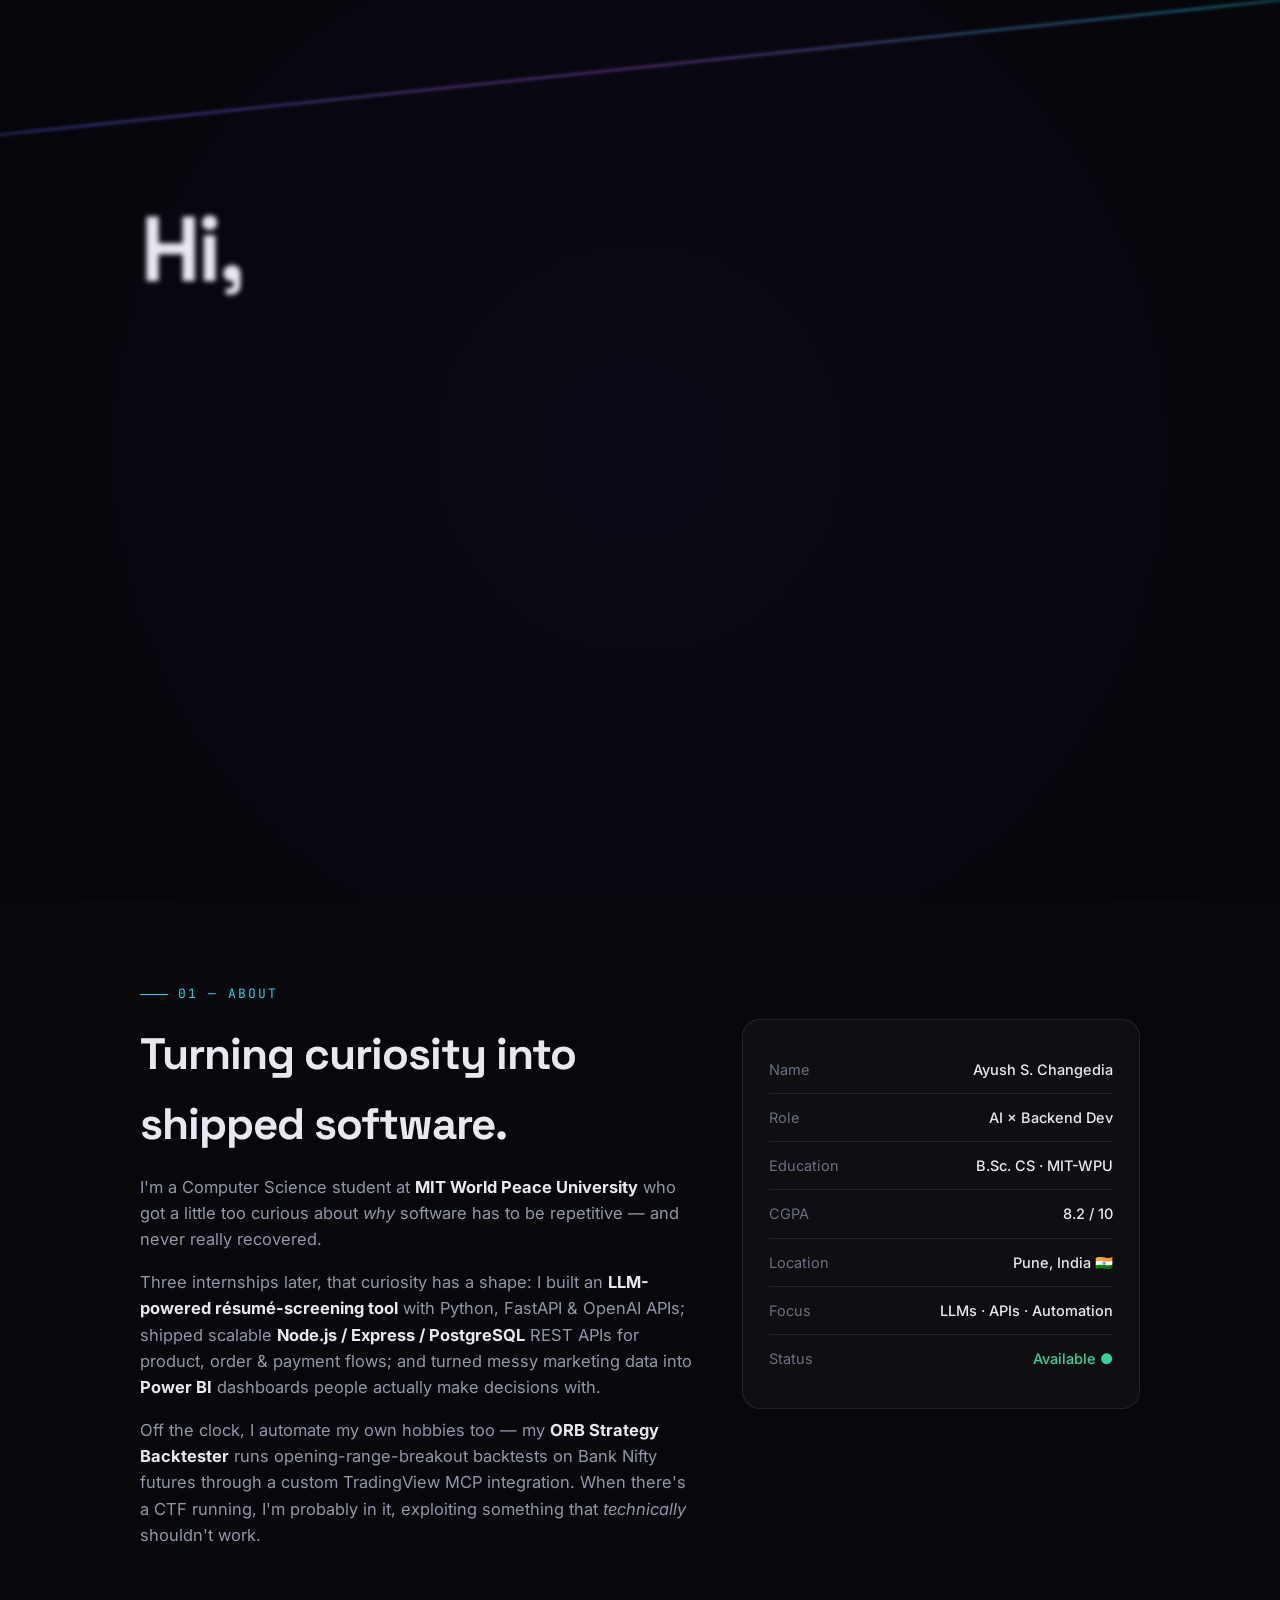
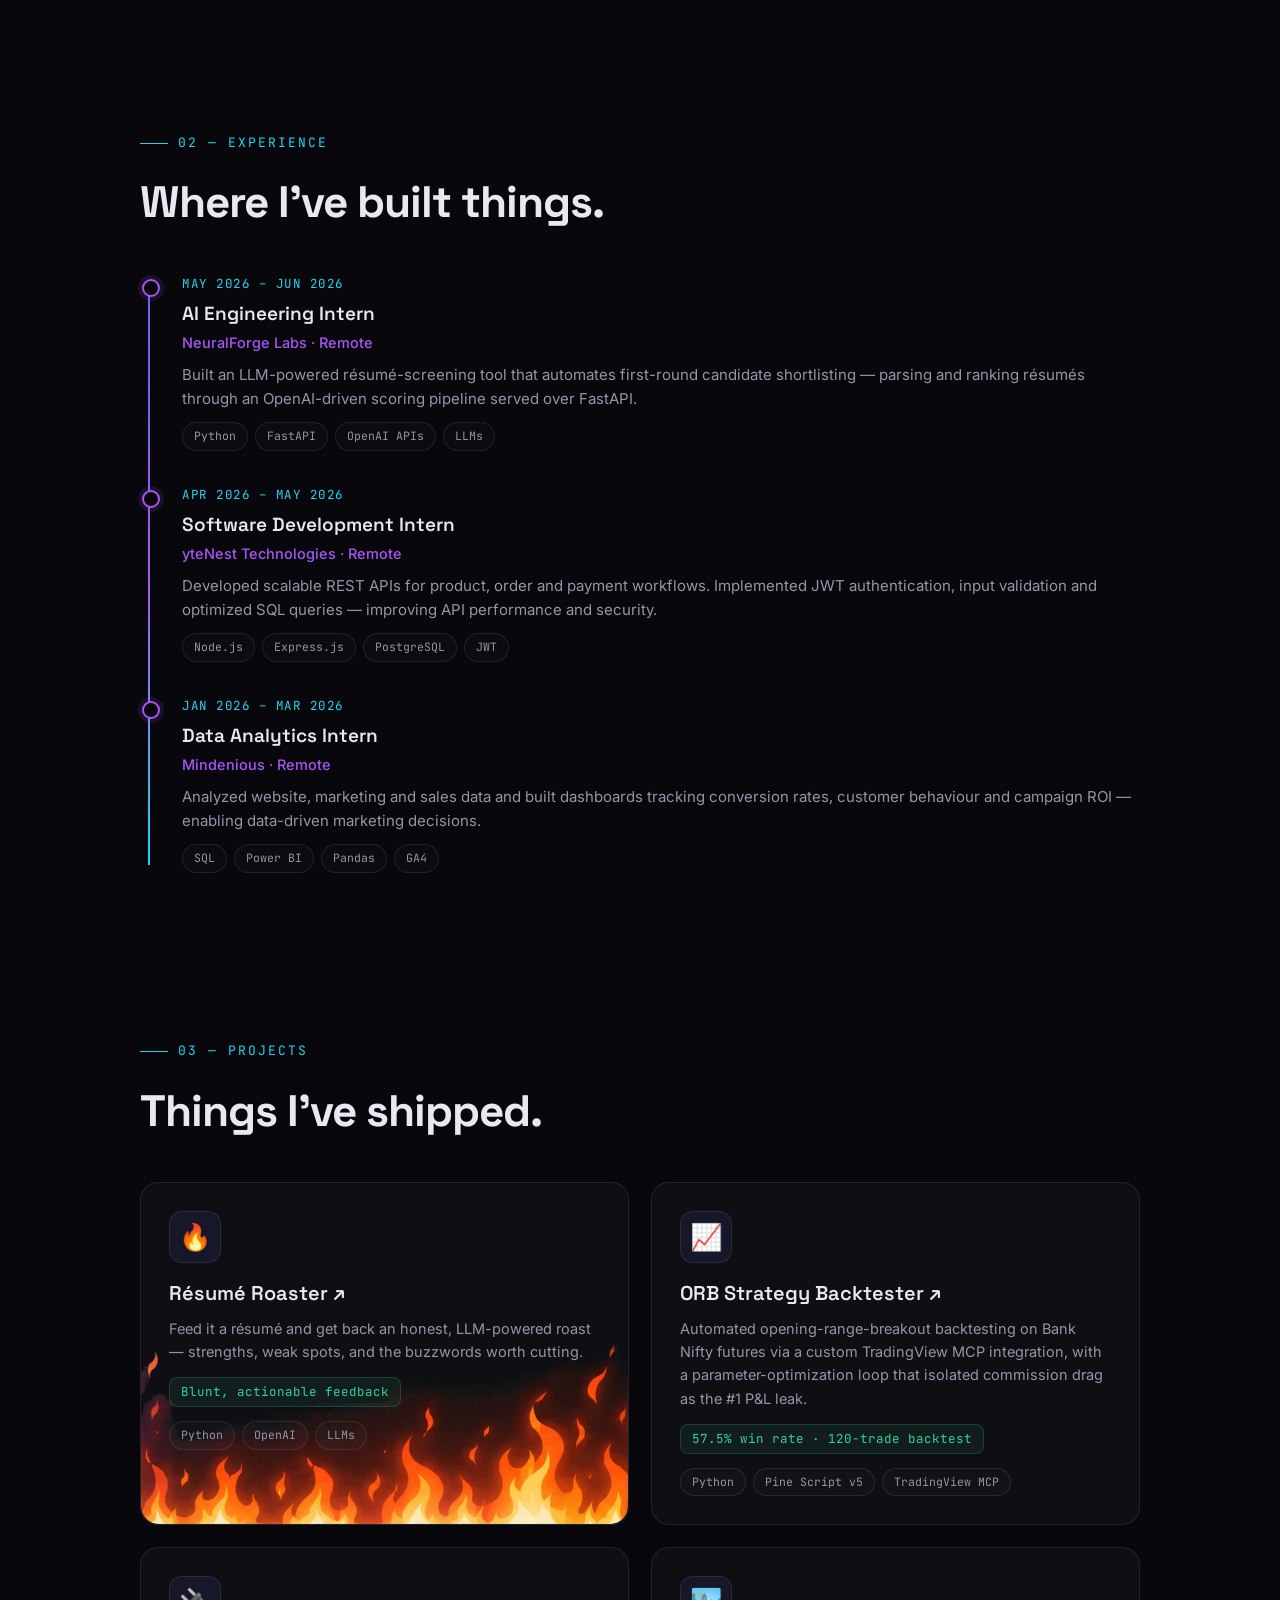
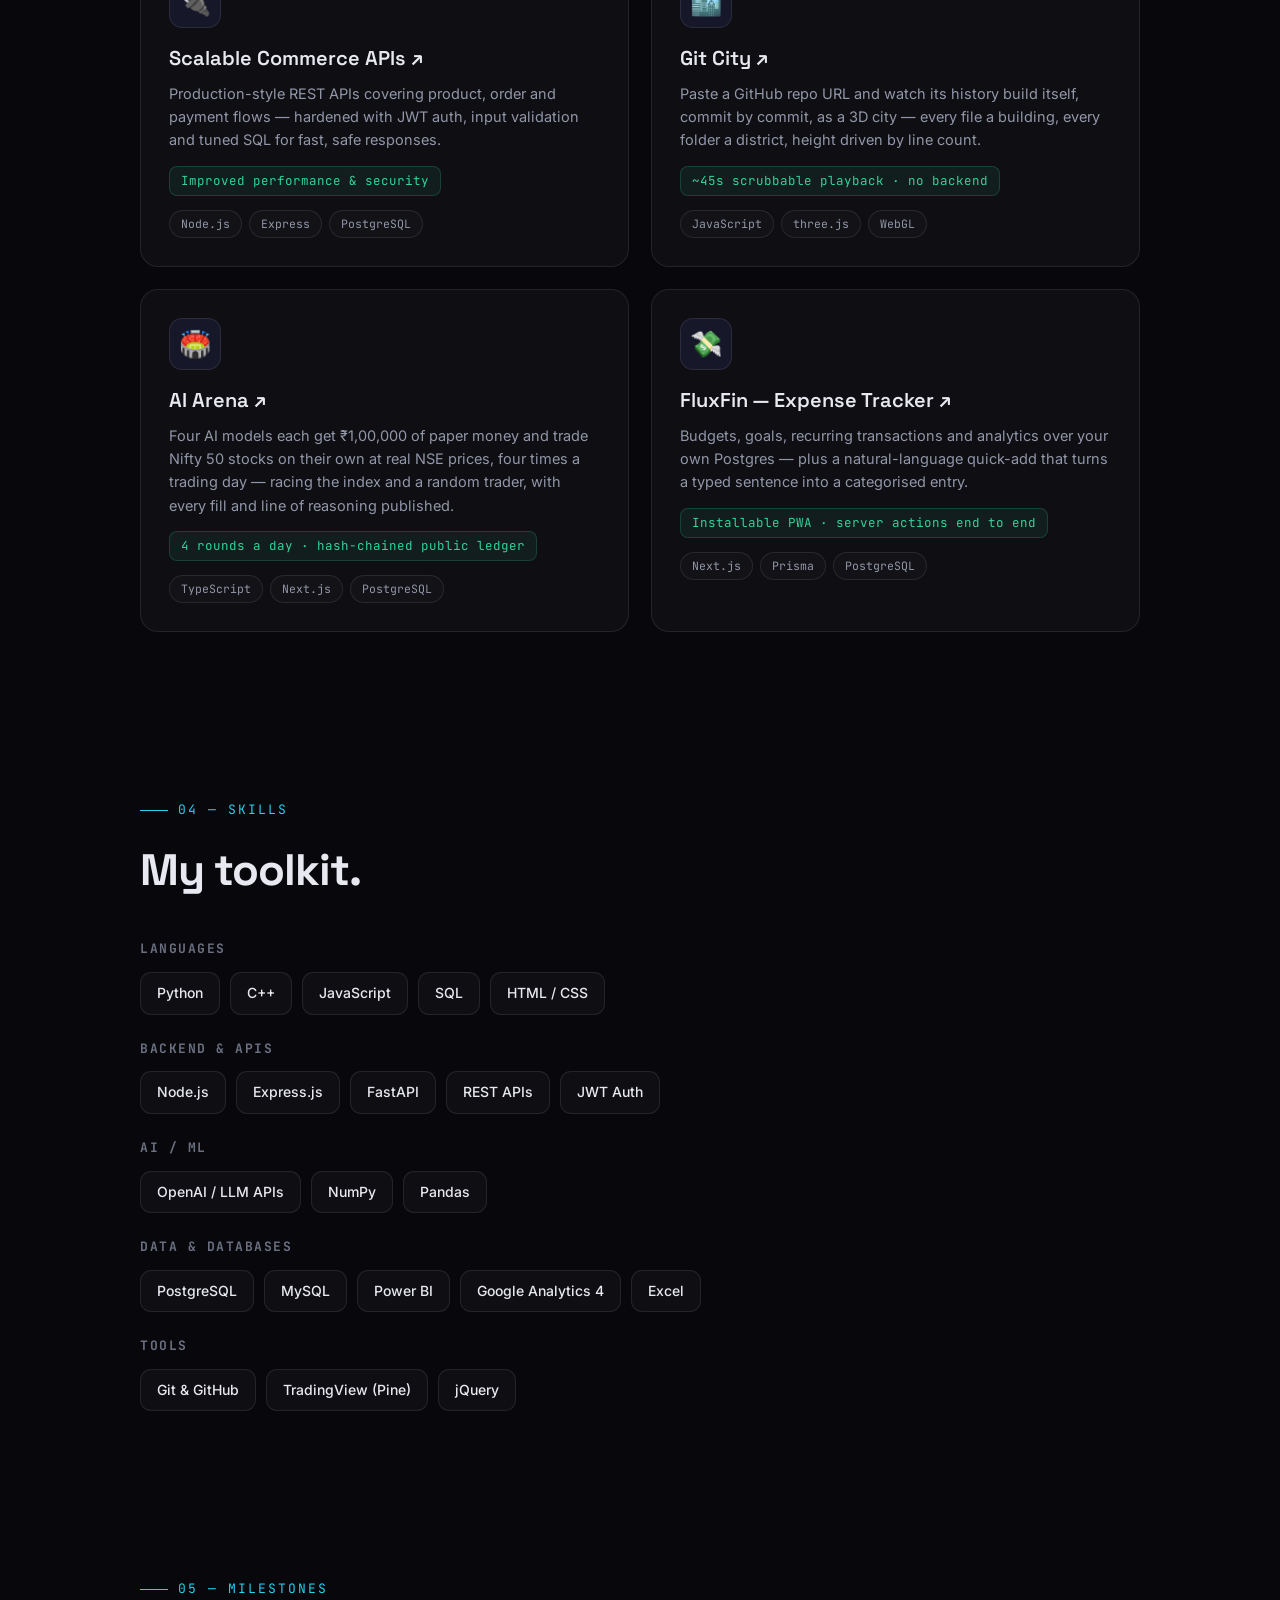
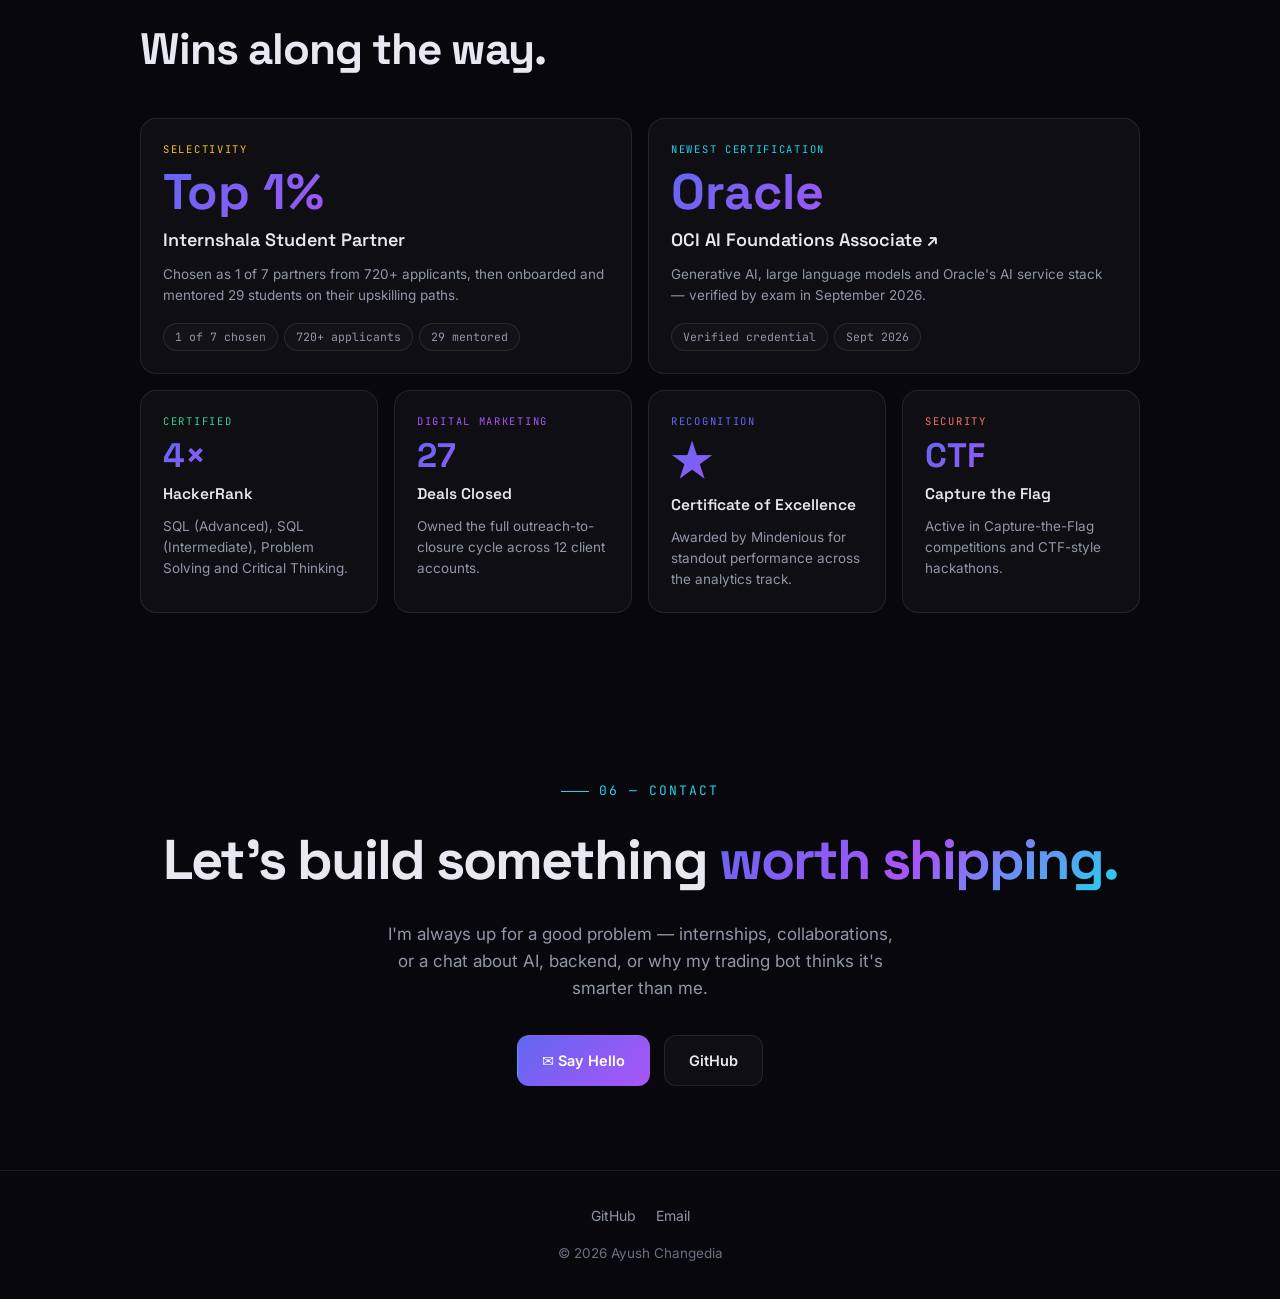
==== commit 8500862d: "Use the reference photo's own flames on the Résumé Roaster card Replaces the animated fire with the " ====
--- a/docs/index.html
+++ b/docs/index.html
@@ -126,7 +126,6 @@
 <script defer src="./assets/gsap.min.js"></script>       <!-- GSAP 3.12.5, vendored: no CDN to be blocked -->
 <script defer src="./assets/portfolio-intro.js"></script>
 <script defer src="./assets/hero-fx.js"></script>
-<script defer src="./assets/roast-fire.js"></script>
 <style>
 :root{
   --bg:#07070c; --bg2:#0c0c15; --card:rgba(255,255,255,.03); --line:rgba(255,255,255,.09);
--- a/docs/assets/roast-fire.css
+++ b/docs/assets/roast-fire.css
@@ -1,126 +1,14 @@
 /* ══════════════════════════════════════════════════════════════════════════
-   Résumé Roaster — illustrated 2D fire
-   Paired with assets/roast-fire.js, which builds the flames and decides when
-   they may move. Scoped entirely to .fx-roast; no other card is touched.
-
-   Each tongue is one <i>: an SVG flame path used as a mask gives it a real
-   pointed, curved silhouette, and a gradient fills it white → gold → orange →
-   red. Its ::before is a smaller white-hot core cut from the same silhouette,
-   so the core rides along with the tongue while flickering on its own.
-
-   Motion is three independent animations per tongue, each on its own
-   transform property — scale (stretch / retract), rotate (sway) and skewX
-   (the tip bending). Every tongue gets its own periods and offsets, so the
-   sum never lines up into a visible loop. All of it runs on the compositor:
-   no layout, no paint after the first frame.
+   Résumé Roaster — flames from the reference photo, unchanged.
+   assets/roast-flames.webp is the photo's own fire, cut from its card's
+   inner area at original size: every flame pixel keeps its exact RGB, only
+   the photo's baked-in text and dark background were made transparent.
+   It is scaled with the card's width (never stretched), anchored to the
+   bottom edge, so the flames sit where they sit in the photo.
    ══════════════════════════════════════════════════════════════════════════ */
 
-/* ── the card: its content sits above the fire ──────────────────────────── */
+/* the card's content sits above the flames */
 .fx-roast{isolation:isolate}
 .fx-roast > :not(.roast-fire){position:relative;z-index:1}
-/* A tongue can rise behind the badge and the tags, so their fills are backed
-   with the card's own dark before their original tint goes on top. Over the
-   plain card they look exactly as before; over fire they stay legible. Text
-   colour, size and layout are untouched. */
-.fx-roast .metric{background:linear-gradient(rgba(52,211,153,.08),rgba(52,211,153,.08)),rgba(10,9,15,.93)}
-.fx-roast .tag{background:linear-gradient(rgba(255,255,255,.02),rgba(255,255,255,.02)),rgba(10,9,15,.93)}
-
-/* ── the fire layer ─────────────────────────────────────────────────────── */
-.roast-fire{
-  position:absolute;inset:0;z-index:0;overflow:hidden;border-radius:inherit;
-  pointer-events:none;
-  --fire-h:40%;            /* height of the tallest tongue; JS sets it in px */
-  /* silhouettes, viewBox 0 0 100 200, base at the bottom, tip at the top */
-  --shape-a:url("data:image/svg+xml,%3Csvg xmlns='http://www.w3.org/2000/svg' viewBox='0 0 100 200' preserveAspectRatio='none'%3E%3Cpath d='M66 0C60 34 80 70 88 112C98 158 82 200 50 200C18 200 2 162 12 120C20 86 50 66 66 0Z'/%3E%3C/svg%3E");
-  --shape-b:url("data:image/svg+xml,%3Csvg xmlns='http://www.w3.org/2000/svg' viewBox='0 0 100 200' preserveAspectRatio='none'%3E%3Cpath d='M28 0C38 40 86 66 90 118C94 164 78 200 50 200C22 200 4 166 10 124C16 92 34 66 28 0Z'/%3E%3C/svg%3E");
-  --shape-c:url("data:image/svg+xml,%3Csvg xmlns='http://www.w3.org/2000/svg' viewBox='0 0 100 200' preserveAspectRatio='none'%3E%3Cpath d='M70 0C66 46 84 92 82 134C80 176 66 200 50 200C32 200 18 178 20 140C22 100 56 80 70 0Z'/%3E%3C/svg%3E");
-  --shape-d:url("data:image/svg+xml,%3Csvg xmlns='http://www.w3.org/2000/svg' viewBox='0 0 100 200' preserveAspectRatio='none'%3E%3Cpath d='M30 0C36 34 52 48 56 64C62 40 70 24 80 10C76 46 94 84 92 124C90 170 74 200 50 200C24 200 6 168 10 126C14 88 34 56 30 0Z'/%3E%3C/svg%3E");
-  --shape-l:url("data:image/svg+xml,%3Csvg xmlns='http://www.w3.org/2000/svg' viewBox='0 0 100 200' preserveAspectRatio='none'%3E%3Cpath d='M58 0C54 44 84 86 76 140C70 182 50 200 40 196C24 190 22 160 30 132C40 100 46 60 58 0Z'/%3E%3C/svg%3E");
-}
-.roast-fire i{position:absolute;display:block}
-
-/* ambient glow — warms the lower card, fades into the dark */
-.rf-amb{left:-12%;right:-12%;bottom:0;height:calc(var(--fire-h) * 2.3);
-  background:radial-gradient(58% 52% at 50% 100%,rgba(255,112,32,.34),rgba(214,58,20,.15) 46%,rgba(150,30,10,0) 76%);
-  animation:rf-pulse 2.6s ease-in-out infinite}
-
-/* the white-hot bed the tongues stand in */
-.rf-bed{left:0;right:0;bottom:0;height:calc(var(--fire-h) * .3);z-index:2;
-  background:linear-gradient(to top,rgba(255,251,230,.97),rgba(255,224,112,.84) 26%,rgba(255,156,40,.4) 60%,rgba(255,120,30,0));
-  animation:rf-pulse 1.3s ease-in-out infinite}
-
-/* tongues */
-.rf-flame{
-  left:calc(var(--x) * 1%);width:calc(var(--w) * 1%);margin-left:calc(var(--w) * -.5%);
-  bottom:calc(var(--fire-h) * -.05);height:calc(var(--fire-h) * var(--h));
-  transform-origin:50% 100%;
-  -webkit-mask:var(--shape) center / 100% 100% no-repeat;
-          mask:var(--shape) center / 100% 100% no-repeat;
-  animation:rf-stretch var(--d1) ease-in-out var(--l1) infinite,
-            rf-sway    var(--d2) ease-in-out var(--l2) infinite,
-            rf-bend    var(--d3) ease-in-out var(--l3) infinite}
-.rf-flame::before{content:'';position:absolute;left:19%;right:19%;bottom:0;height:62%;
-  -webkit-mask:inherit;mask:inherit;transform-origin:50% 100%;
-  animation:rf-core var(--d4) ease-in-out var(--l4) infinite}
-
-.rf-a{--shape:var(--shape-a)} .rf-b{--shape:var(--shape-b)} .rf-c{--shape:var(--shape-c)}
-.rf-d{--shape:var(--shape-d)} .rf-l{--shape:var(--shape-l)}
-
-/* body — wide, low tongues at the very back, so the fire has mass at
-   mid-height instead of a row of separate spikes */
-.rf-body{z-index:0;
-  background:linear-gradient(to top,#ffa232 0%,#ff7d1e 30%,#ef5719 62%,#d63b16 100%)}
-.rf-body::before{height:44%;opacity:.7;
-  background:linear-gradient(to top,#ffe08a 0%,#ffb238 45%,rgba(255,140,40,0) 100%)}
-/* back row — taller, deeper red, behind the bed */
-.rf-back{z-index:1;
-  background:linear-gradient(to top,#ffb43c 0%,#ff8c22 24%,#f3631b 52%,#df4119 80%,#c42c13 100%)}
-.rf-back::before{height:48%;opacity:.8;
-  background:linear-gradient(to top,#fff1bc 0%,#ffcf52 38%,rgba(255,160,50,0) 100%)}
-/* front row — shorter, brighter, in front of the bed */
-.rf-front{z-index:3;
-  background:linear-gradient(to top,#ffd04d 0%,#ffa726 20%,#ff8418 44%,#f75a1a 72%,#e23d1b 100%)}
-.rf-front::before{
-  background:linear-gradient(to top,#fffdf0 0%,#fff4b0 30%,#ffd84a 62%,rgba(255,196,60,0) 100%)}
-
-/* licks — small tongues that break off, rise and vanish */
-.rf-lick{z-index:var(--z,2);
-  left:calc(var(--x) * 1%);width:calc(var(--w) * 1%);margin-left:calc(var(--w) * -.5%);
-  bottom:calc(var(--fire-h) * var(--y));height:calc(var(--fire-h) * var(--h));
-  transform-origin:50% 100%;opacity:0;
-  -webkit-mask:var(--shape) center / 100% 100% no-repeat;
-          mask:var(--shape) center / 100% 100% no-repeat;
-  rotate:var(--tilt,0deg);
-  background:linear-gradient(to top,#ffd34d 0%,#ff9a22 40%,#ff6a1a 75%,#f2451a 100%);
-  animation:rf-lick var(--d1) ease-out var(--l1) infinite}
-
-/* ── keyframes: irregular stops, matched ends, so loops never show ──────── */
-@keyframes rf-stretch{
-  0%,100%{scale:1 1}       17%{scale:.92 1.14}   34%{scale:1.05 .88}
-  52%{scale:.9 1.2}        71%{scale:1.03 .93}   86%{scale:.95 1.08}}
-@keyframes rf-sway{
-  0%,100%{rotate:0deg}     23%{rotate:-3.5deg}   49%{rotate:2.2deg}   76%{rotate:-1.6deg}}
-@keyframes rf-bend{
-  0%,100%{transform:skewX(var(--lean,0deg))}
-  31%{transform:skewX(calc(var(--lean,0deg) + 6deg))}
-  64%{transform:skewX(calc(var(--lean,0deg) - 5deg))}}
-@keyframes rf-core{
-  0%,100%{scale:1 1}       28%{scale:.86 1.18}   55%{scale:1.08 .86}  80%{scale:.94 1.1}}
-@keyframes rf-lick{
-  0%{opacity:0;translate:0 0;scale:.4}
-  12%{opacity:1;scale:.9}
-  55%{opacity:1;translate:var(--dx) -60%;scale:.7}
-  100%{opacity:1;translate:calc(var(--dx) * 1.6) -140%;scale:0}}
-@keyframes rf-pulse{
-  0%,100%{opacity:.82}     38%{opacity:1}        70%{opacity:.88}}
-
-/* ── idle until the card is on screen ───────────────────────────────────── */
-.roast-fire i,.roast-fire i::before{animation-play-state:paused}
-.roast-fire.is-live i,.roast-fire.is-live i::before{animation-play-state:running}
-
-/* ── reduced motion: a still, slightly quieter fire ─────────────────────── */
-@media(prefers-reduced-motion:reduce){
-  .roast-fire i,.roast-fire i::before{animation:none!important}
-  .rf-lick{display:none}
-  .roast-fire{opacity:.88}
-}
+.roast-fire{position:absolute;inset:0;z-index:0;pointer-events:none;border-radius:inherit;
+  background:url(roast-flames.webp) center bottom / 100% auto no-repeat}
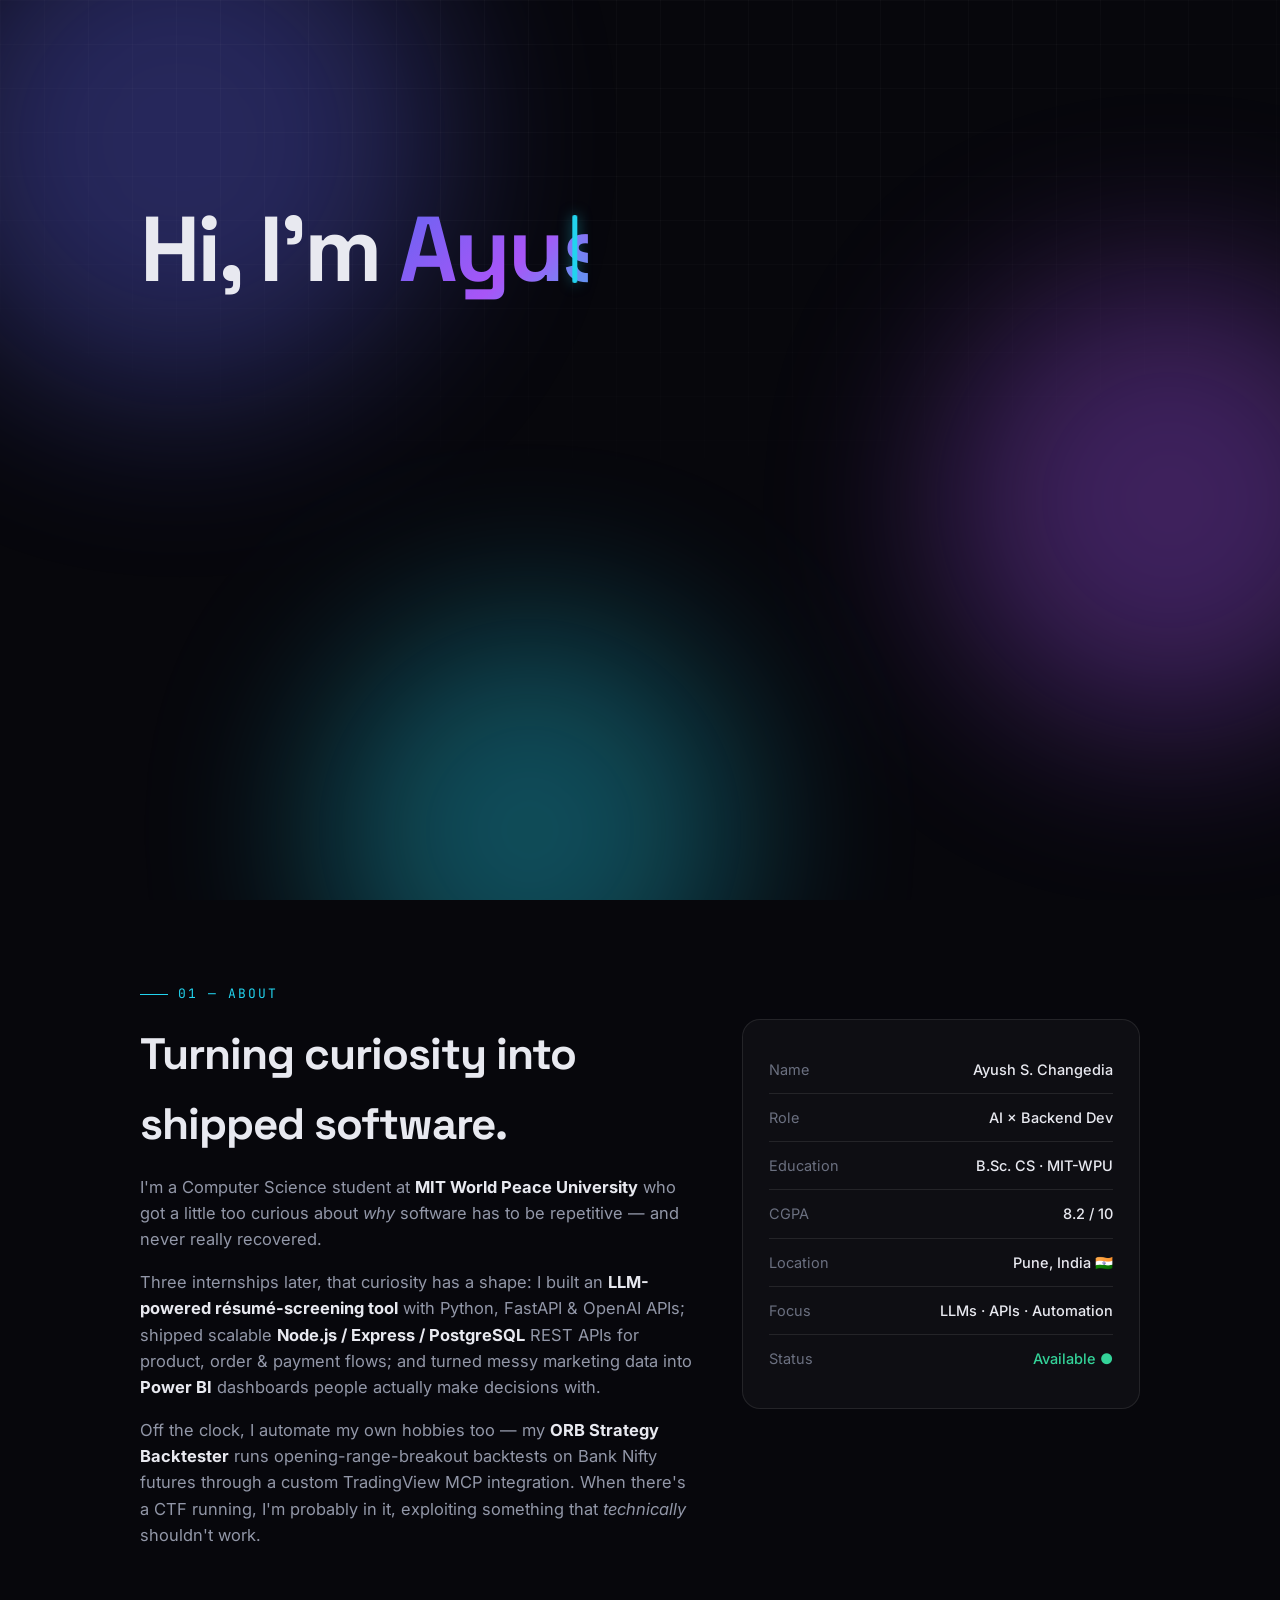
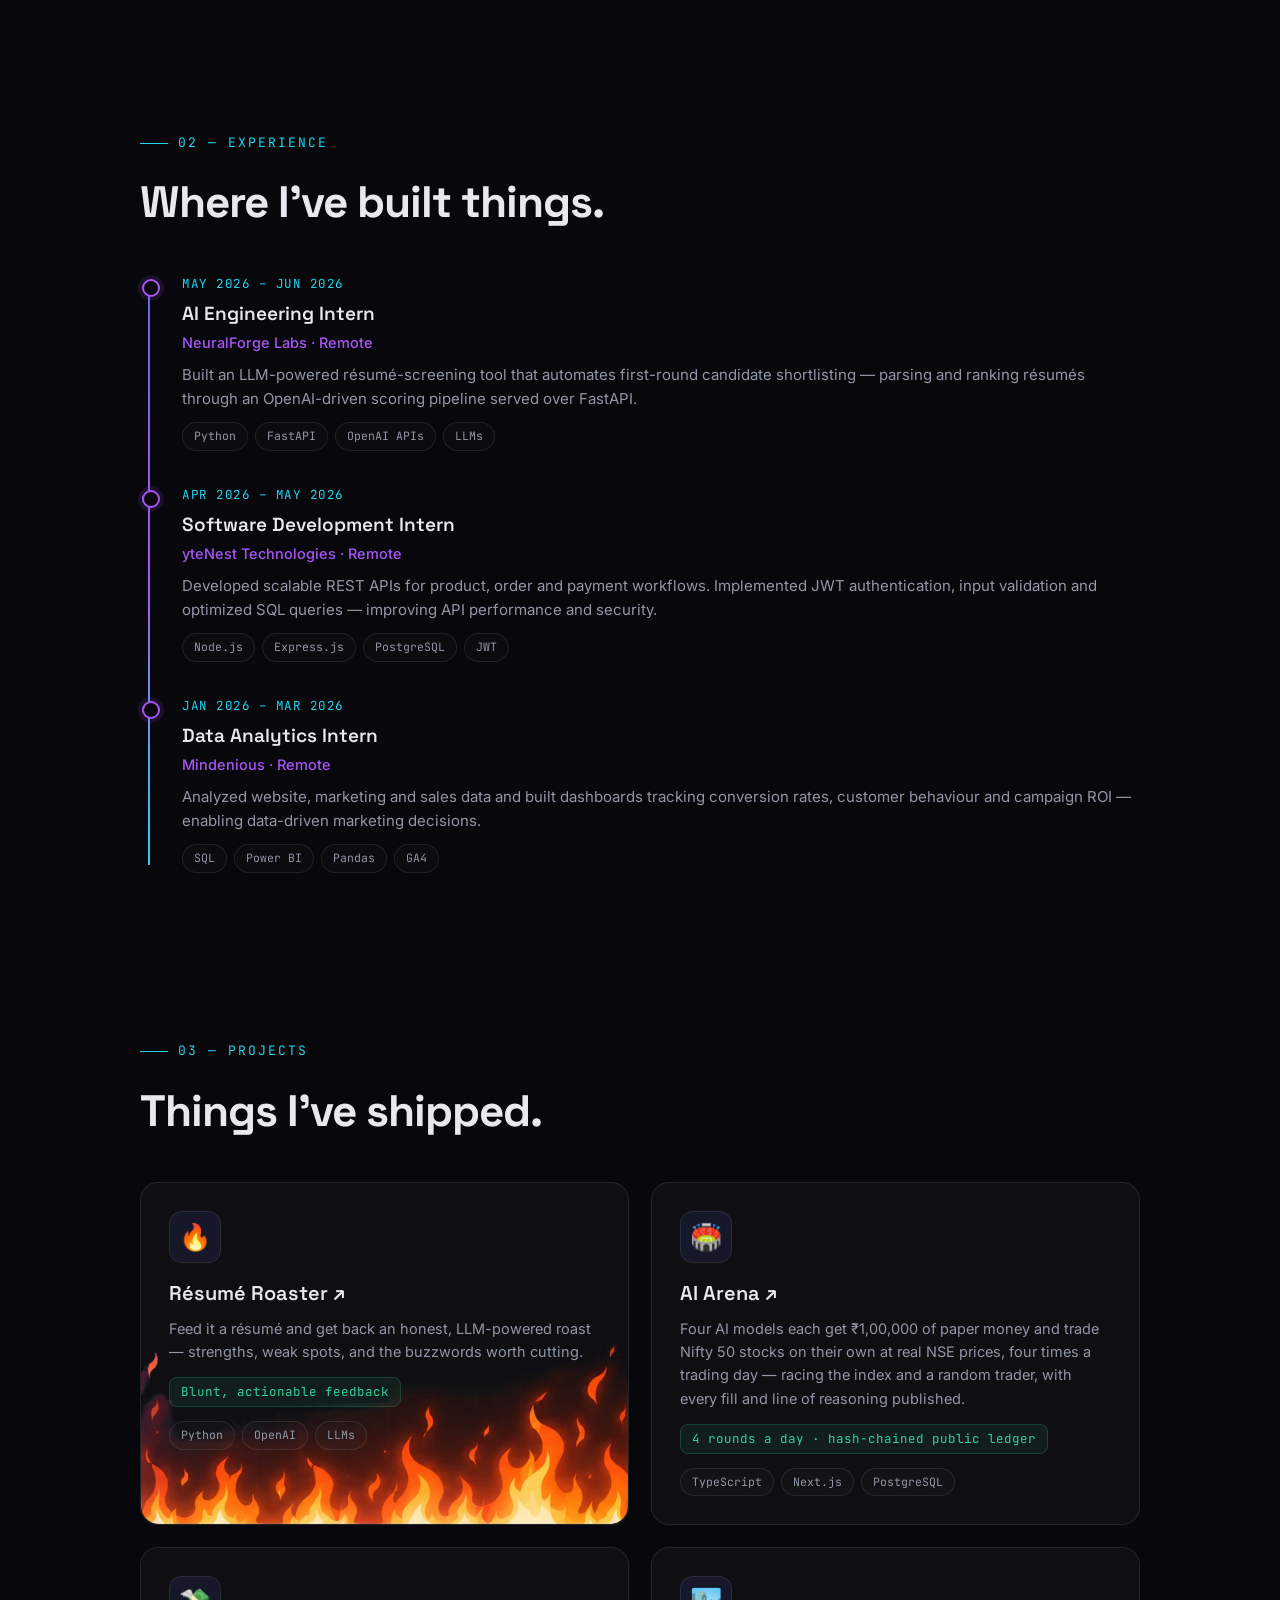
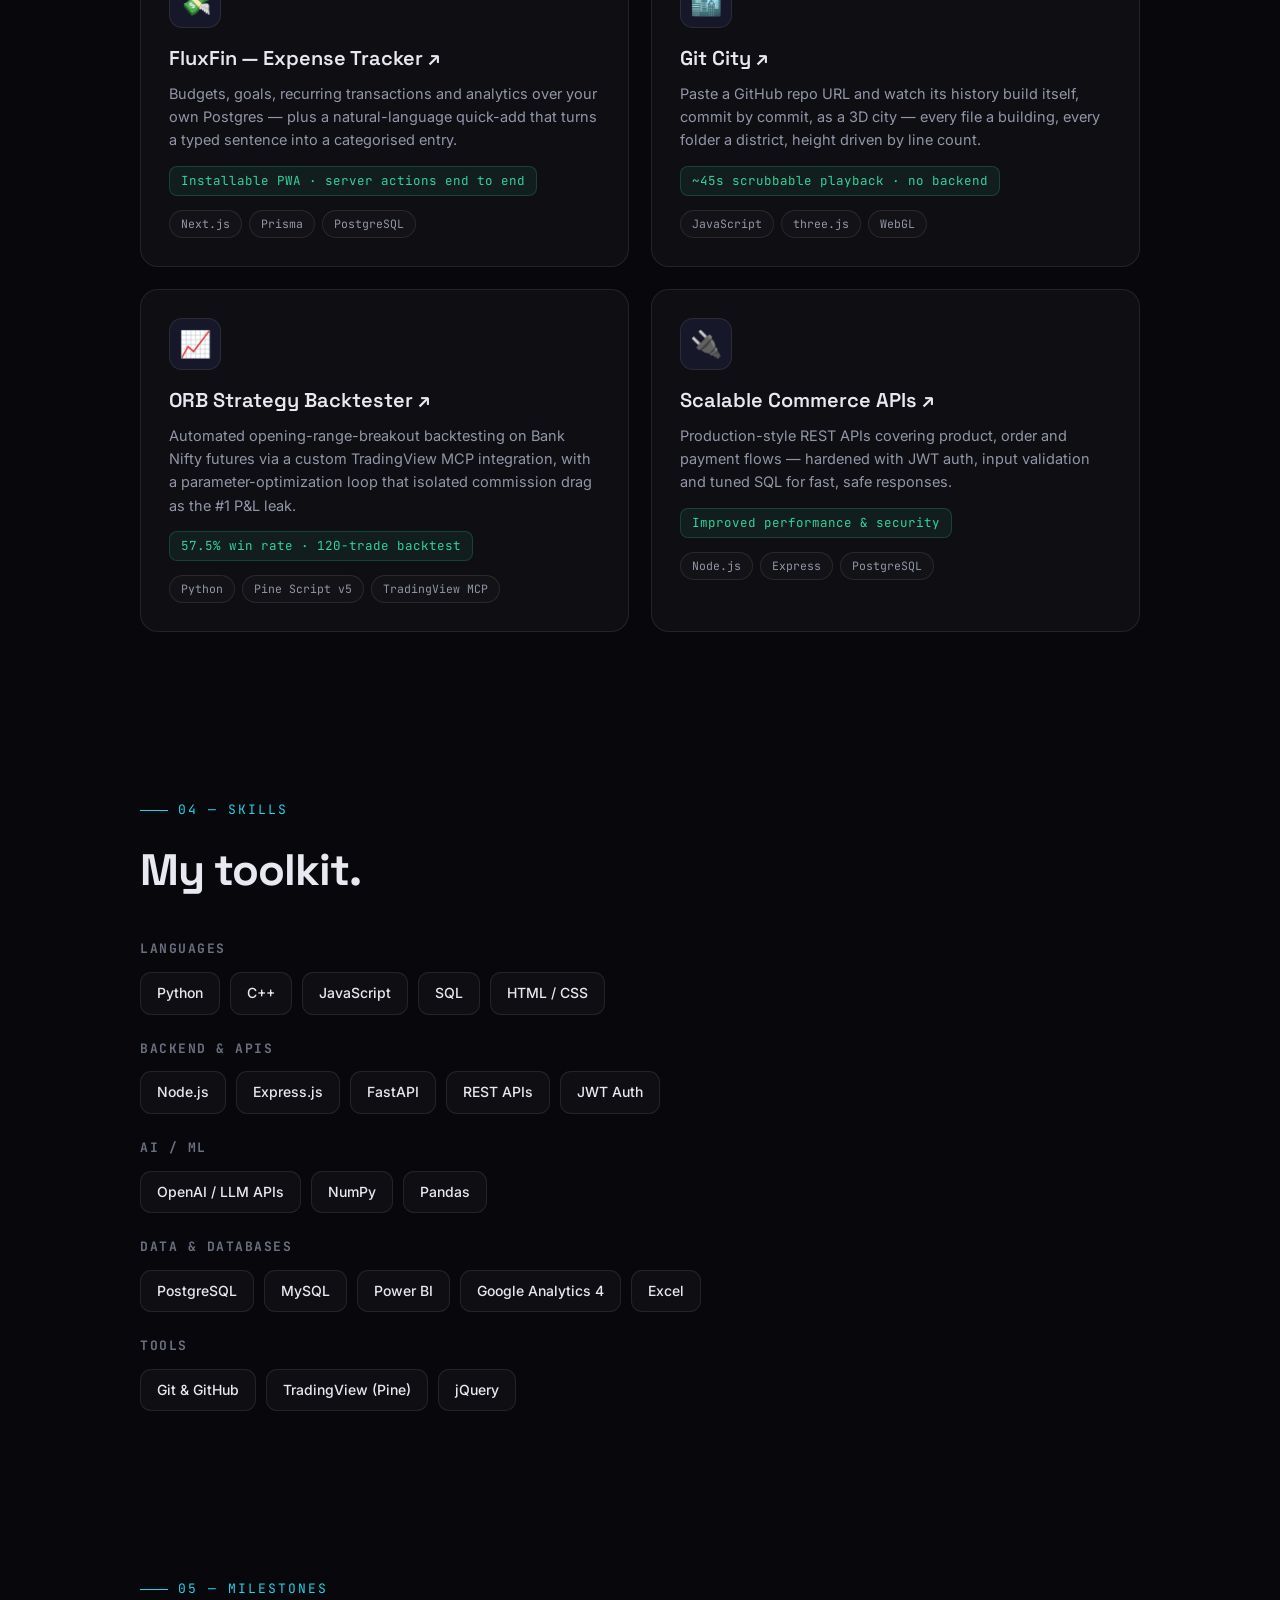
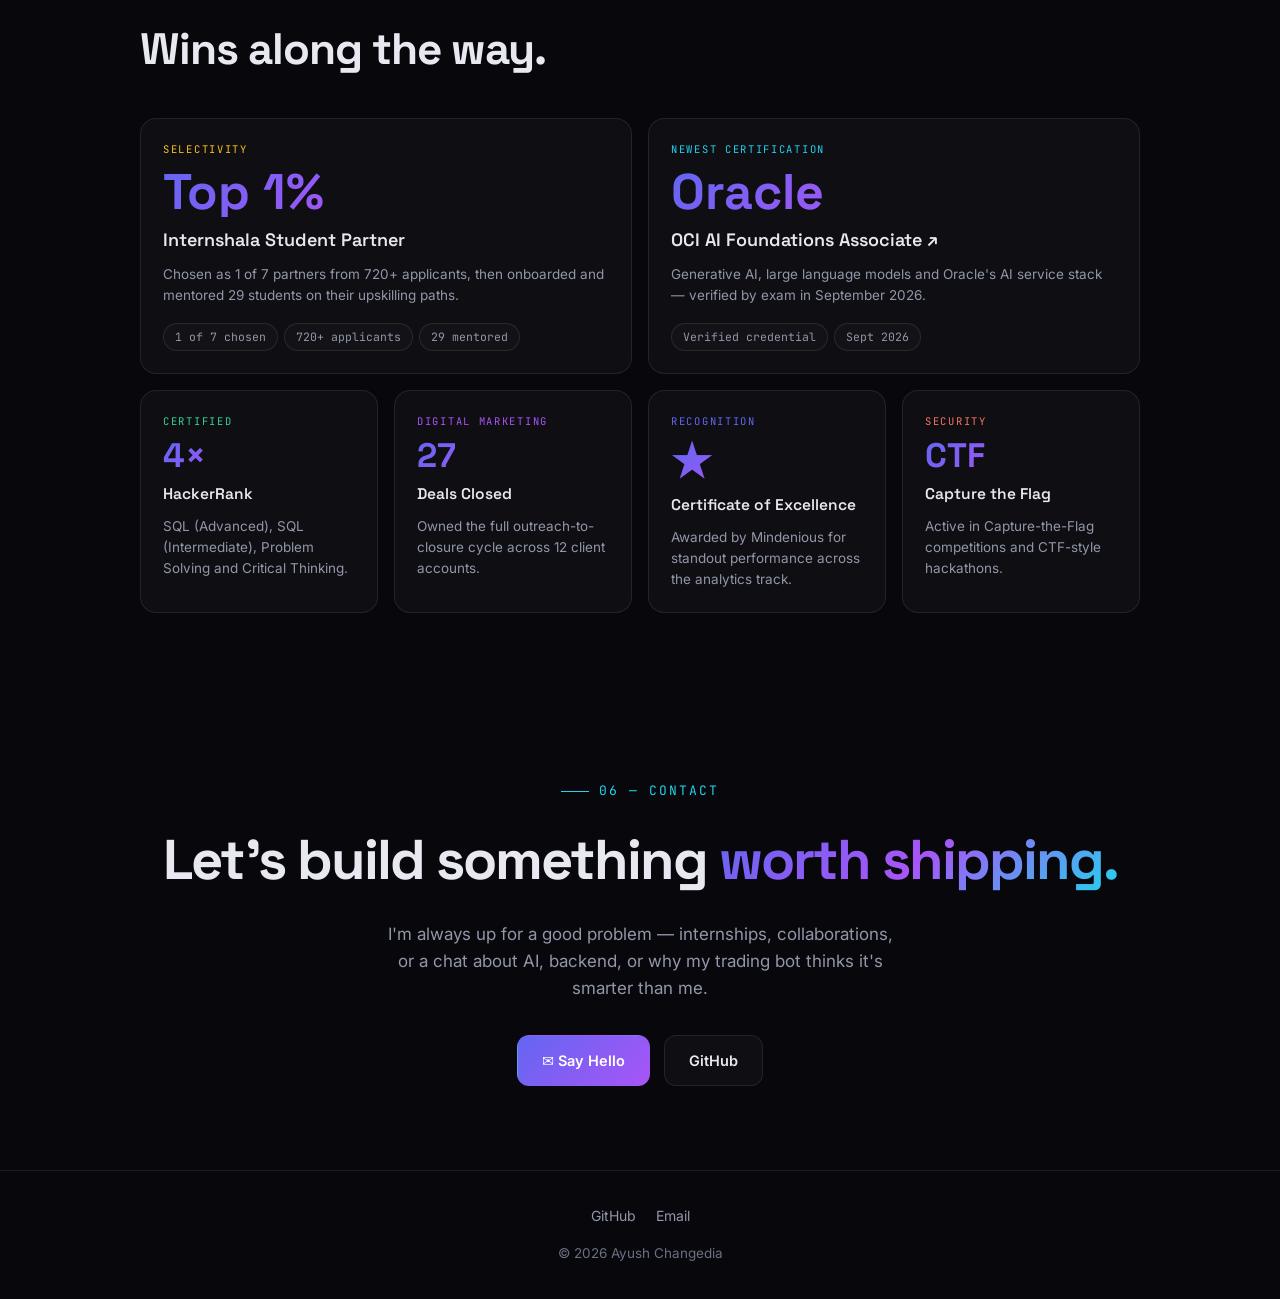
==== commit 725e1207: "Reorder the project cards Roaster, AI Arena, FluxFin, Git City, ORB Strategy Backtester, Scalable Co" ====
--- a/docs/index.html
+++ b/docs/index.html
@@ -419,6 +419,27 @@
       <div class="metric">Blunt, actionable feedback</div>
       <div class="tags"><span class="tag">Python</span><span class="tag">OpenAI</span><span class="tag">LLMs</span></div>
     </a>
+    <a class="proj reveal" href="https://github.com/AyushChangedia/AI-Arena" style="text-decoration:none;color:inherit;display:block">
+      <div class="pi">🏟️</div>
+      <h3>AI Arena ↗</h3>
+      <div class="desc">Four AI models each get ₹1,00,000 of paper money and trade Nifty 50 stocks on their own at real NSE prices, four times a trading day — racing the index and a random trader, with every fill and line of reasoning published.</div>
+      <div class="metric">4 rounds a day · hash-chained public ledger</div>
+      <div class="tags"><span class="tag">TypeScript</span><span class="tag">Next.js</span><span class="tag">PostgreSQL</span></div>
+    </a>
+    <a class="proj reveal" href="https://github.com/AyushChangedia/Expense-Tracker" style="text-decoration:none;color:inherit;display:block">
+      <div class="pi">💸</div>
+      <h3>FluxFin — Expense Tracker ↗</h3>
+      <div class="desc">Budgets, goals, recurring transactions and analytics over your own Postgres — plus a natural-language quick-add that turns a typed sentence into a categorised entry.</div>
+      <div class="metric">Installable PWA · server actions end to end</div>
+      <div class="tags"><span class="tag">Next.js</span><span class="tag">Prisma</span><span class="tag">PostgreSQL</span></div>
+    </a>
+    <a class="proj reveal" href="https://github.com/AyushChangedia/Git-City" style="text-decoration:none;color:inherit;display:block">
+      <div class="pi">🏙️</div>
+      <h3>Git City ↗</h3>
+      <div class="desc">Paste a GitHub repo URL and watch its history build itself, commit by commit, as a 3D city — every file a building, every folder a district, height driven by line count.</div>
+      <div class="metric">~45s scrubbable playback · no backend</div>
+      <div class="tags"><span class="tag">JavaScript</span><span class="tag">three.js</span><span class="tag">WebGL</span></div>
+    </a>
     <a class="proj reveal" href="https://github.com/AyushChangedia/market-strategy" style="text-decoration:none;color:inherit;display:block">
       <div class="pi">📈</div>
       <h3>ORB Strategy Backtester ↗</h3>
@@ -432,27 +453,6 @@
       <div class="desc">Production-style REST APIs covering product, order and payment flows — hardened with JWT auth, input validation and tuned SQL for fast, safe responses.</div>
       <div class="metric">Improved performance &amp; security</div>
       <div class="tags"><span class="tag">Node.js</span><span class="tag">Express</span><span class="tag">PostgreSQL</span></div>
-    </a>
-    <a class="proj reveal" href="https://github.com/AyushChangedia/Git-City" style="text-decoration:none;color:inherit;display:block">
-      <div class="pi">🏙️</div>
-      <h3>Git City ↗</h3>
-      <div class="desc">Paste a GitHub repo URL and watch its history build itself, commit by commit, as a 3D city — every file a building, every folder a district, height driven by line count.</div>
-      <div class="metric">~45s scrubbable playback · no backend</div>
-      <div class="tags"><span class="tag">JavaScript</span><span class="tag">three.js</span><span class="tag">WebGL</span></div>
-    </a>
-    <a class="proj reveal" href="https://github.com/AyushChangedia/AI-Arena" style="text-decoration:none;color:inherit;display:block">
-      <div class="pi">🏟️</div>
-      <h3>AI Arena ↗</h3>
-      <div class="desc">Four AI models each get ₹1,00,000 of paper money and trade Nifty 50 stocks on their own at real NSE prices, four times a trading day — racing the index and a random trader, with every fill and line of reasoning published.</div>
-      <div class="metric">4 rounds a day · hash-chained public ledger</div>
-      <div class="tags"><span class="tag">TypeScript</span><span class="tag">Next.js</span><span class="tag">PostgreSQL</span></div>
-    </a>
-    <a class="proj reveal" href="https://github.com/AyushChangedia/Expense-Tracker" style="text-decoration:none;color:inherit;display:block">
-      <div class="pi">💸</div>
-      <h3>FluxFin — Expense Tracker ↗</h3>
-      <div class="desc">Budgets, goals, recurring transactions and analytics over your own Postgres — plus a natural-language quick-add that turns a typed sentence into a categorised entry.</div>
-      <div class="metric">Installable PWA · server actions end to end</div>
-      <div class="tags"><span class="tag">Next.js</span><span class="tag">Prisma</span><span class="tag">PostgreSQL</span></div>
     </a>
   </div>
 </section>
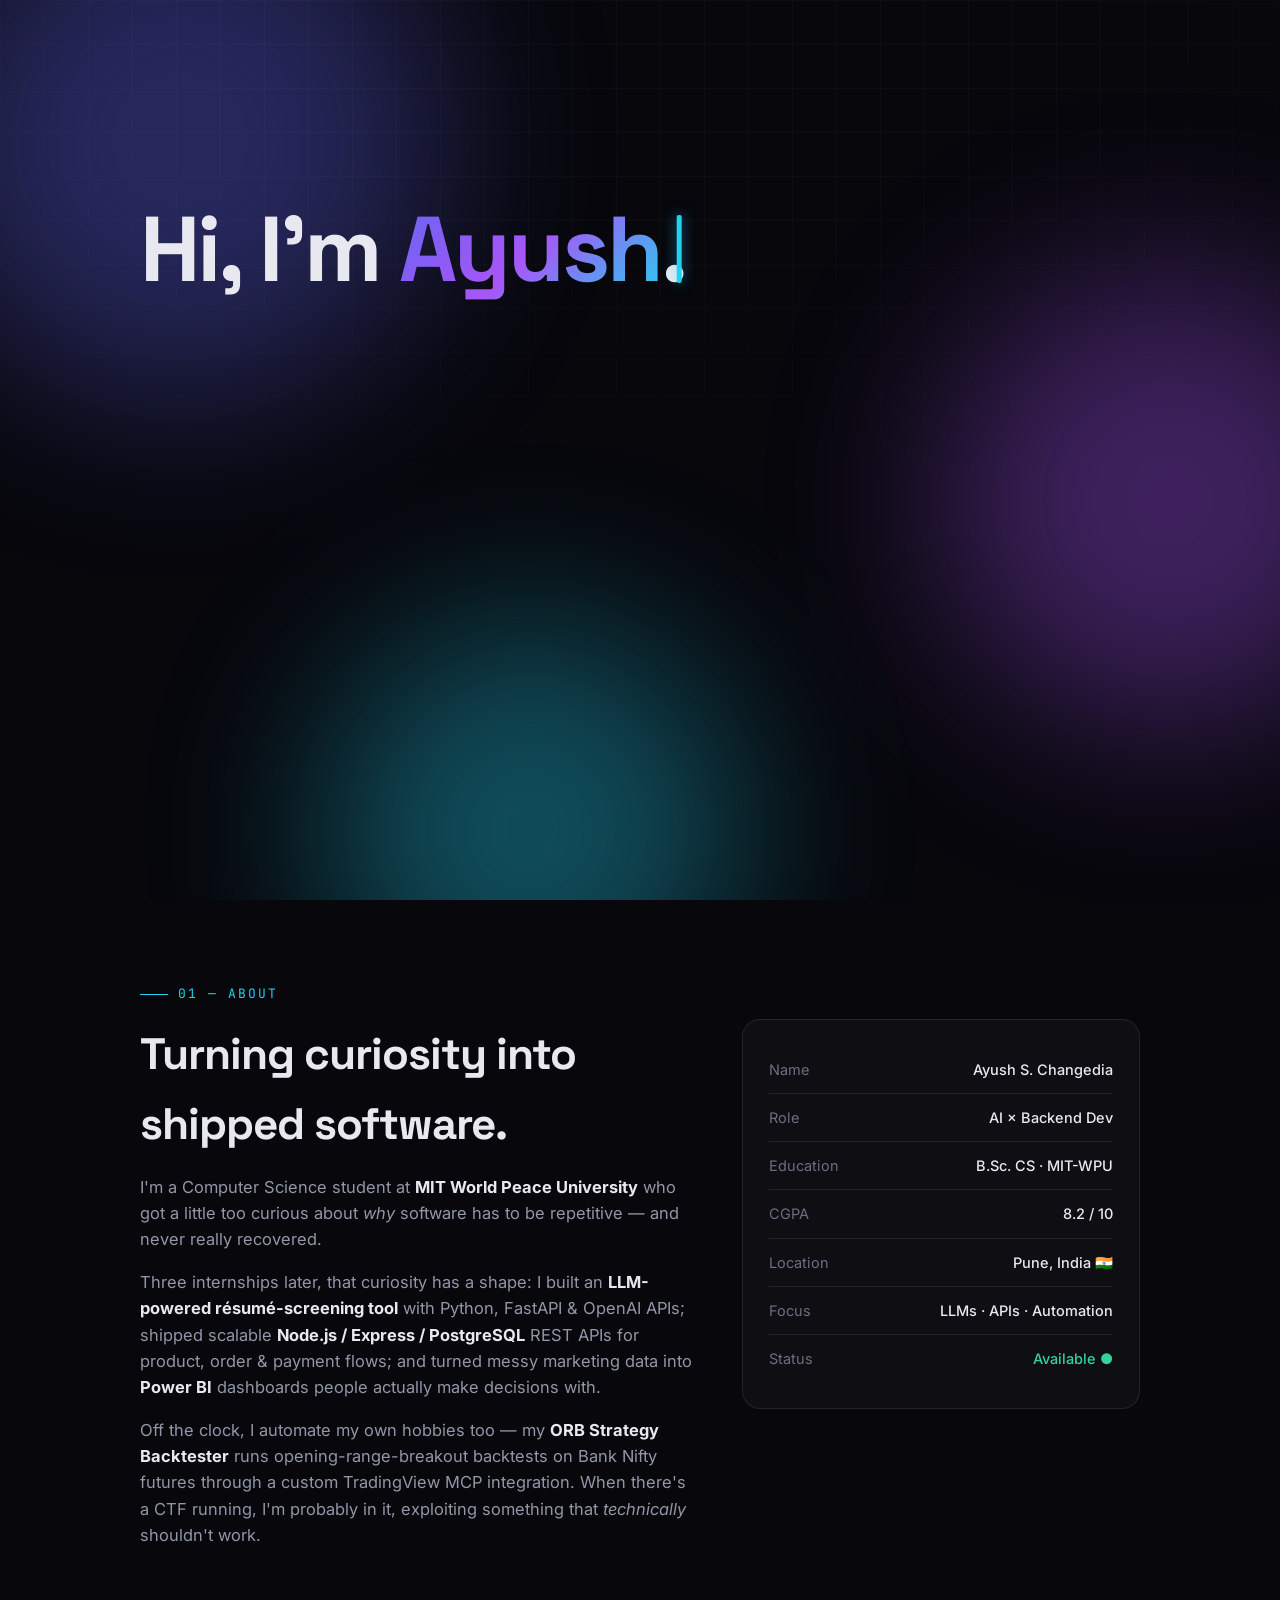
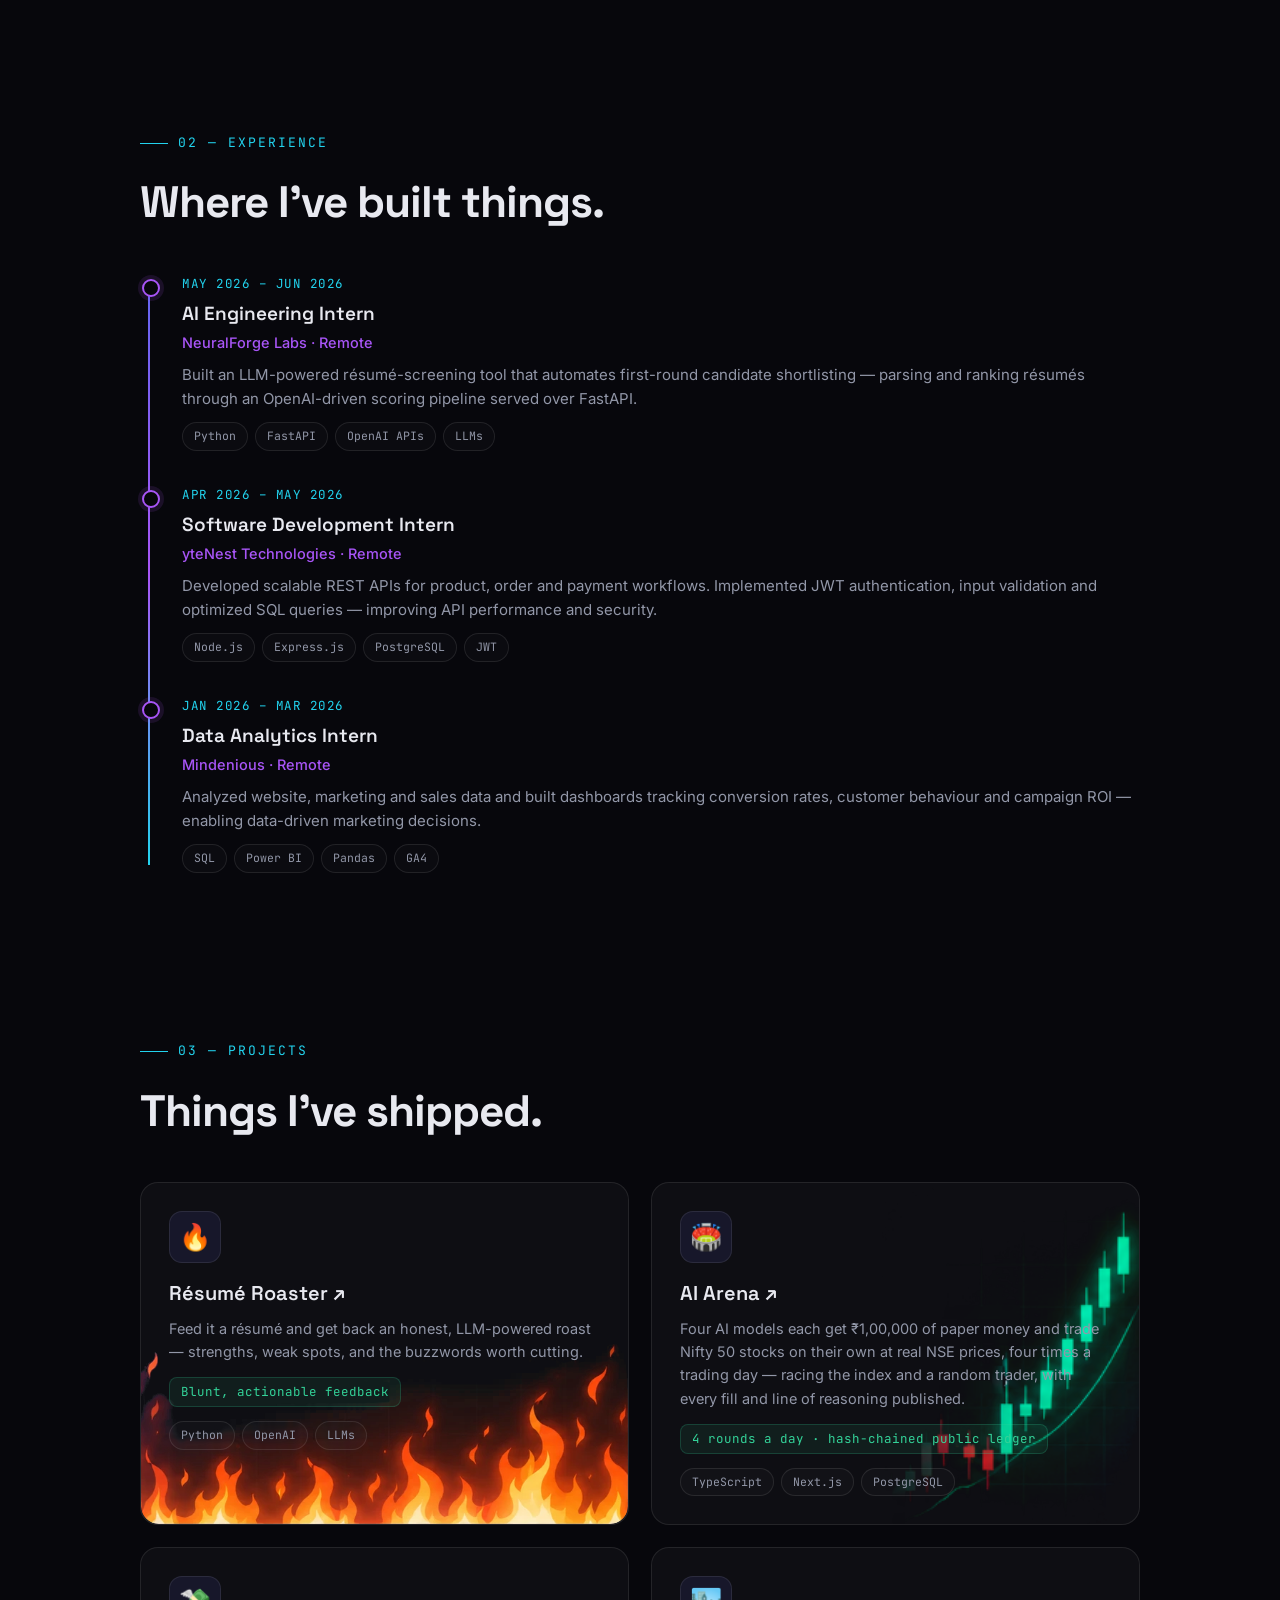
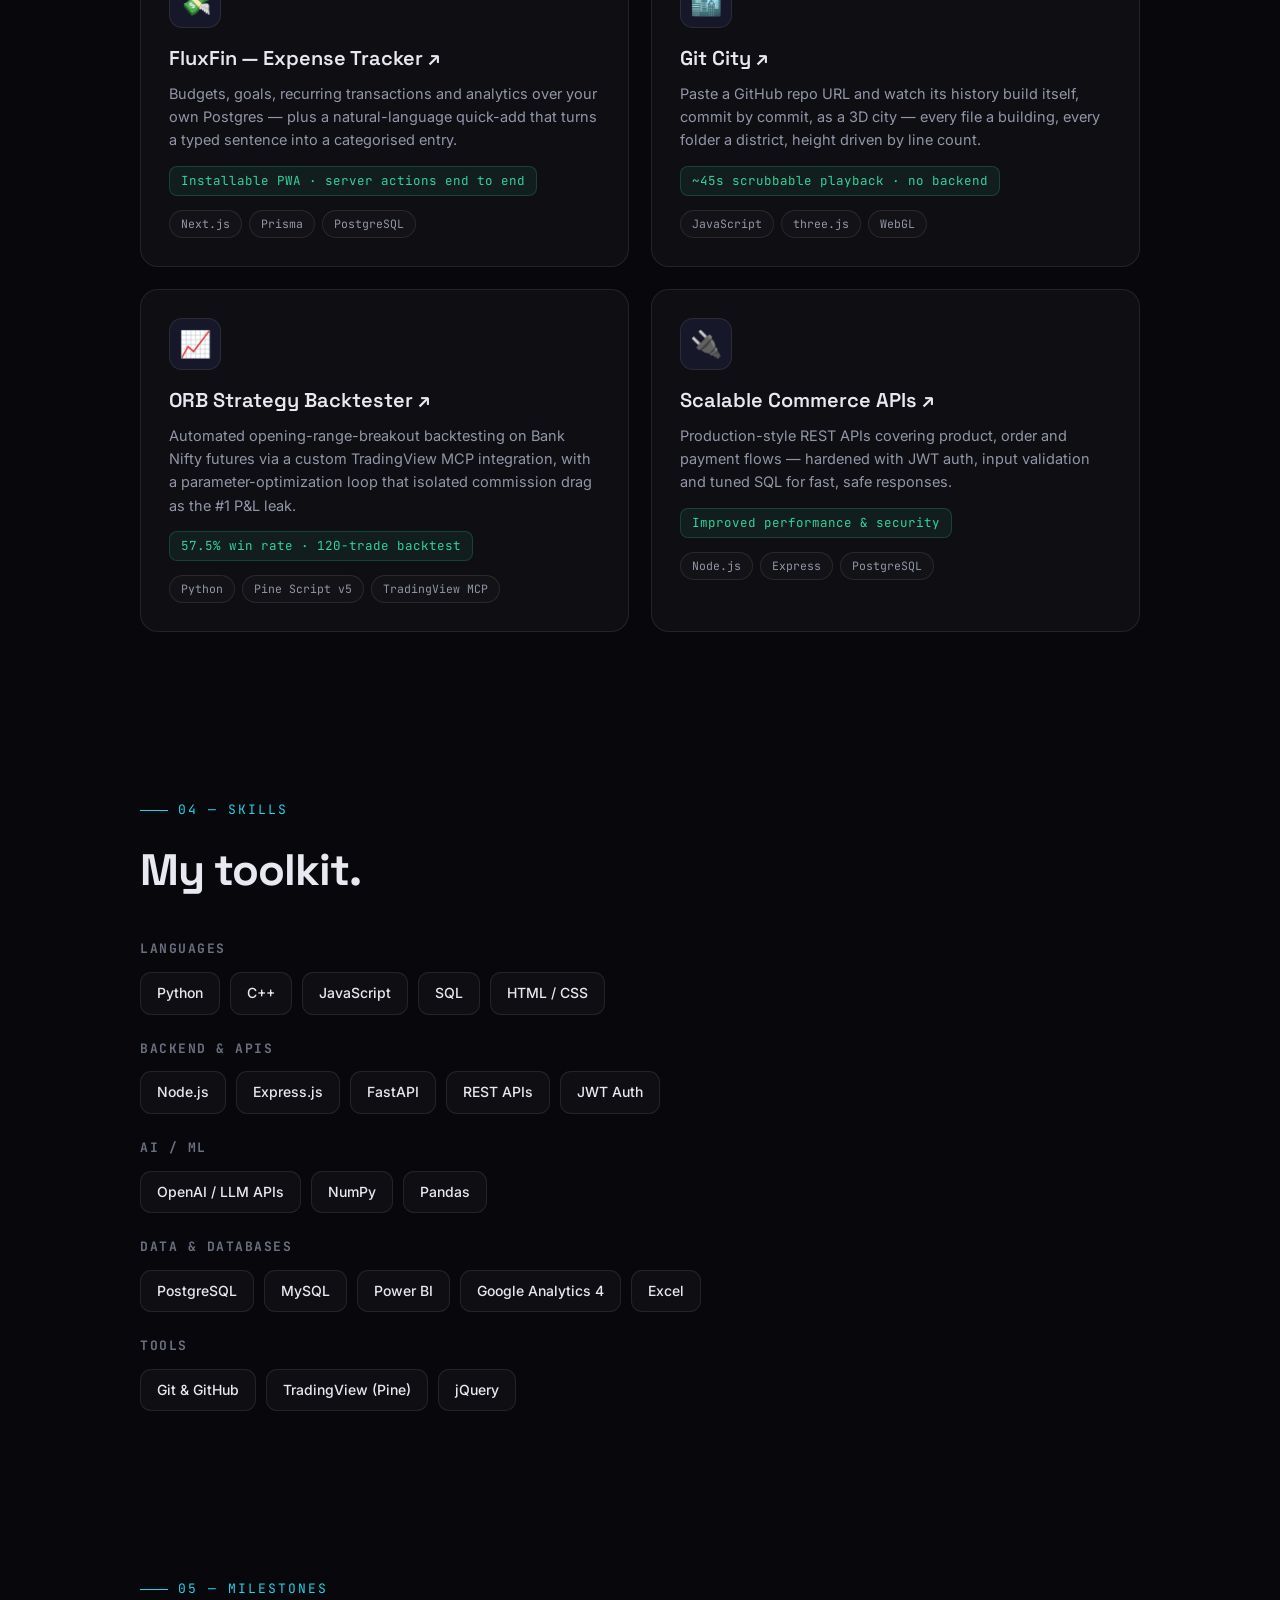
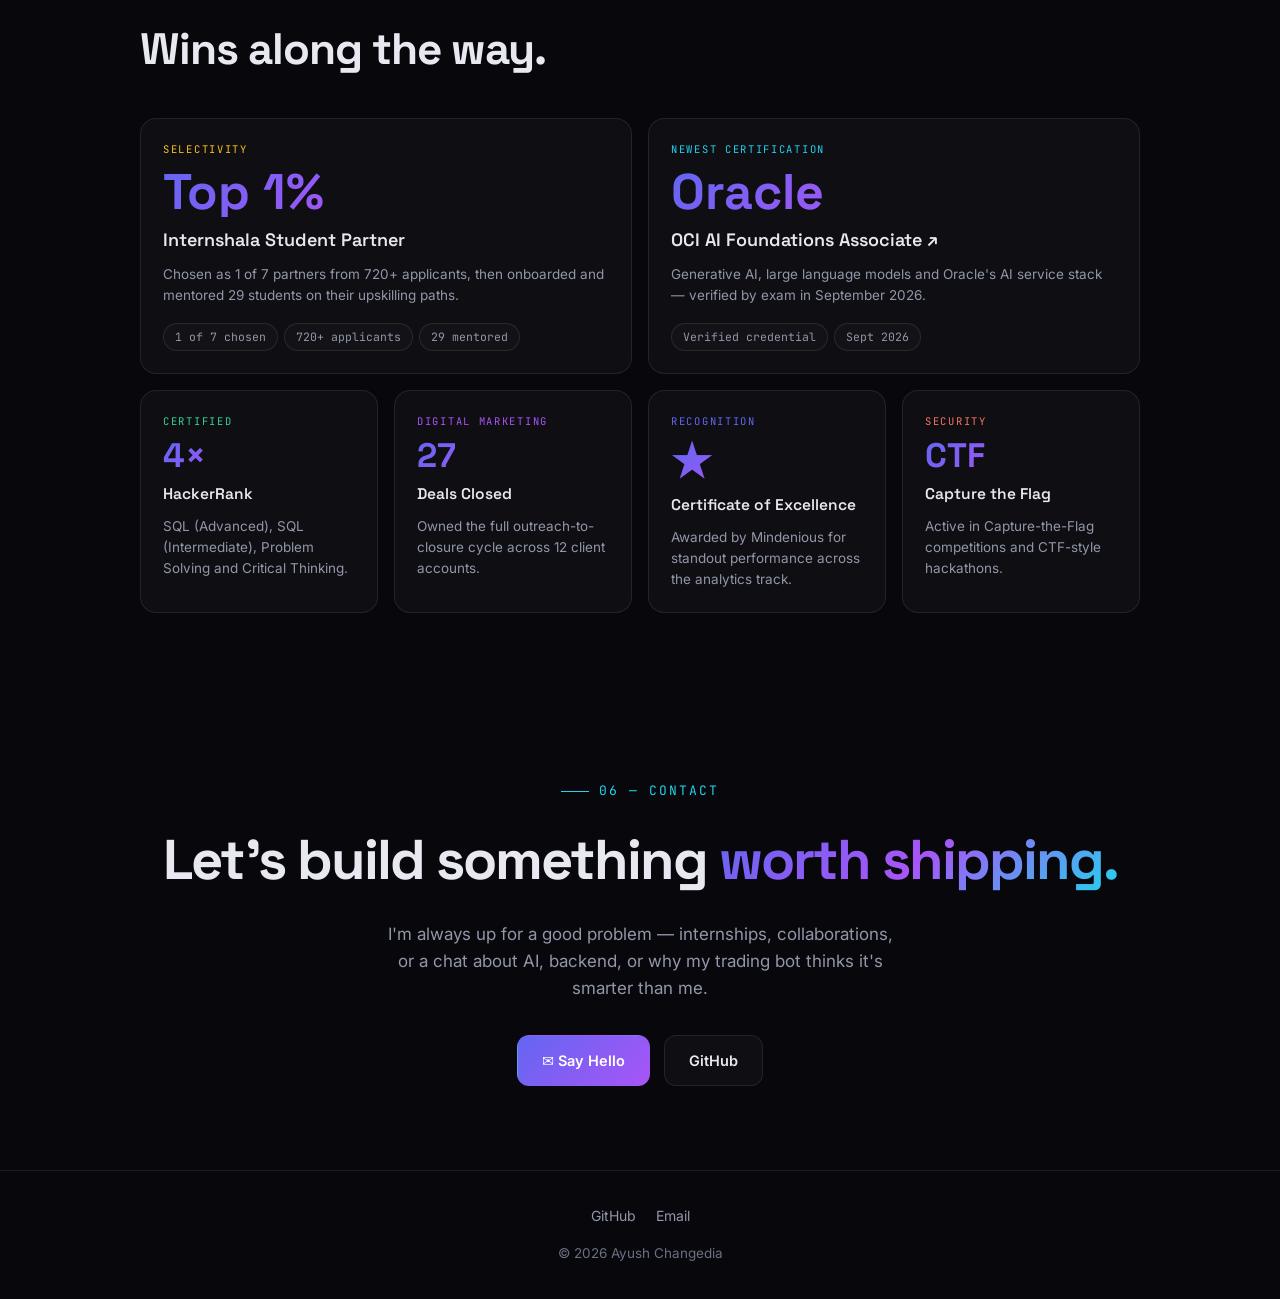
==== commit 08744e21: "Put the reference candlestick chart in the AI Arena card assets/arena-chart.webp is the right-hand s" ====
--- a/docs/index.html
+++ b/docs/index.html
@@ -68,6 +68,7 @@
 <link rel="stylesheet" href="./assets/portfolio-intro.css"/>
 <link rel="stylesheet" href="./assets/hero-fx.css"/>
 <link rel="stylesheet" href="./assets/roast-fire.css"/>
+<link rel="stylesheet" href="./assets/arena-chart.css"/>
 <script>
 /* ─── PortfolioIntro · configuration ──────────────────────────────────────
    INTRO_ALWAYS_PLAY   true  → replay the opening on every load (development)
@@ -419,7 +420,8 @@
       <div class="metric">Blunt, actionable feedback</div>
       <div class="tags"><span class="tag">Python</span><span class="tag">OpenAI</span><span class="tag">LLMs</span></div>
     </a>
-    <a class="proj reveal" href="https://github.com/AyushChangedia/AI-Arena" style="text-decoration:none;color:inherit;display:block">
+    <a class="proj reveal fx-chart" href="https://github.com/AyushChangedia/AI-Arena" style="text-decoration:none;color:inherit;display:block">
+      <span class="arena-chart" aria-hidden="true"></span>
       <div class="pi">🏟️</div>
       <h3>AI Arena ↗</h3>
       <div class="desc">Four AI models each get ₹1,00,000 of paper money and trade Nifty 50 stocks on their own at real NSE prices, four times a trading day — racing the index and a random trader, with every fill and line of reasoning published.</div>
--- a/docs/assets/arena-chart.css
+++ b/docs/assets/arena-chart.css
@@ -0,0 +1,11 @@
+/* ══════════════════════════════════════════════════════════════════════════
+   AI Arena — the candlestick chart from the reference image, unchanged.
+   assets/arena-chart.webp is the right-hand side of that card, top to bottom:
+   every candle keeps its exact RGB; only the dark background was made
+   transparent and the overlapping text removed. Anchored right and bottom,
+   scaled to the card's height (never stretched), as it sits in the image.
+   ══════════════════════════════════════════════════════════════════════════ */
+.fx-chart{isolation:isolate}
+.fx-chart > :not(.arena-chart){position:relative;z-index:1}
+.arena-chart{position:absolute;inset:0;z-index:0;pointer-events:none;border-radius:inherit;
+  background:url(arena-chart.webp) right bottom / auto 100% no-repeat}
